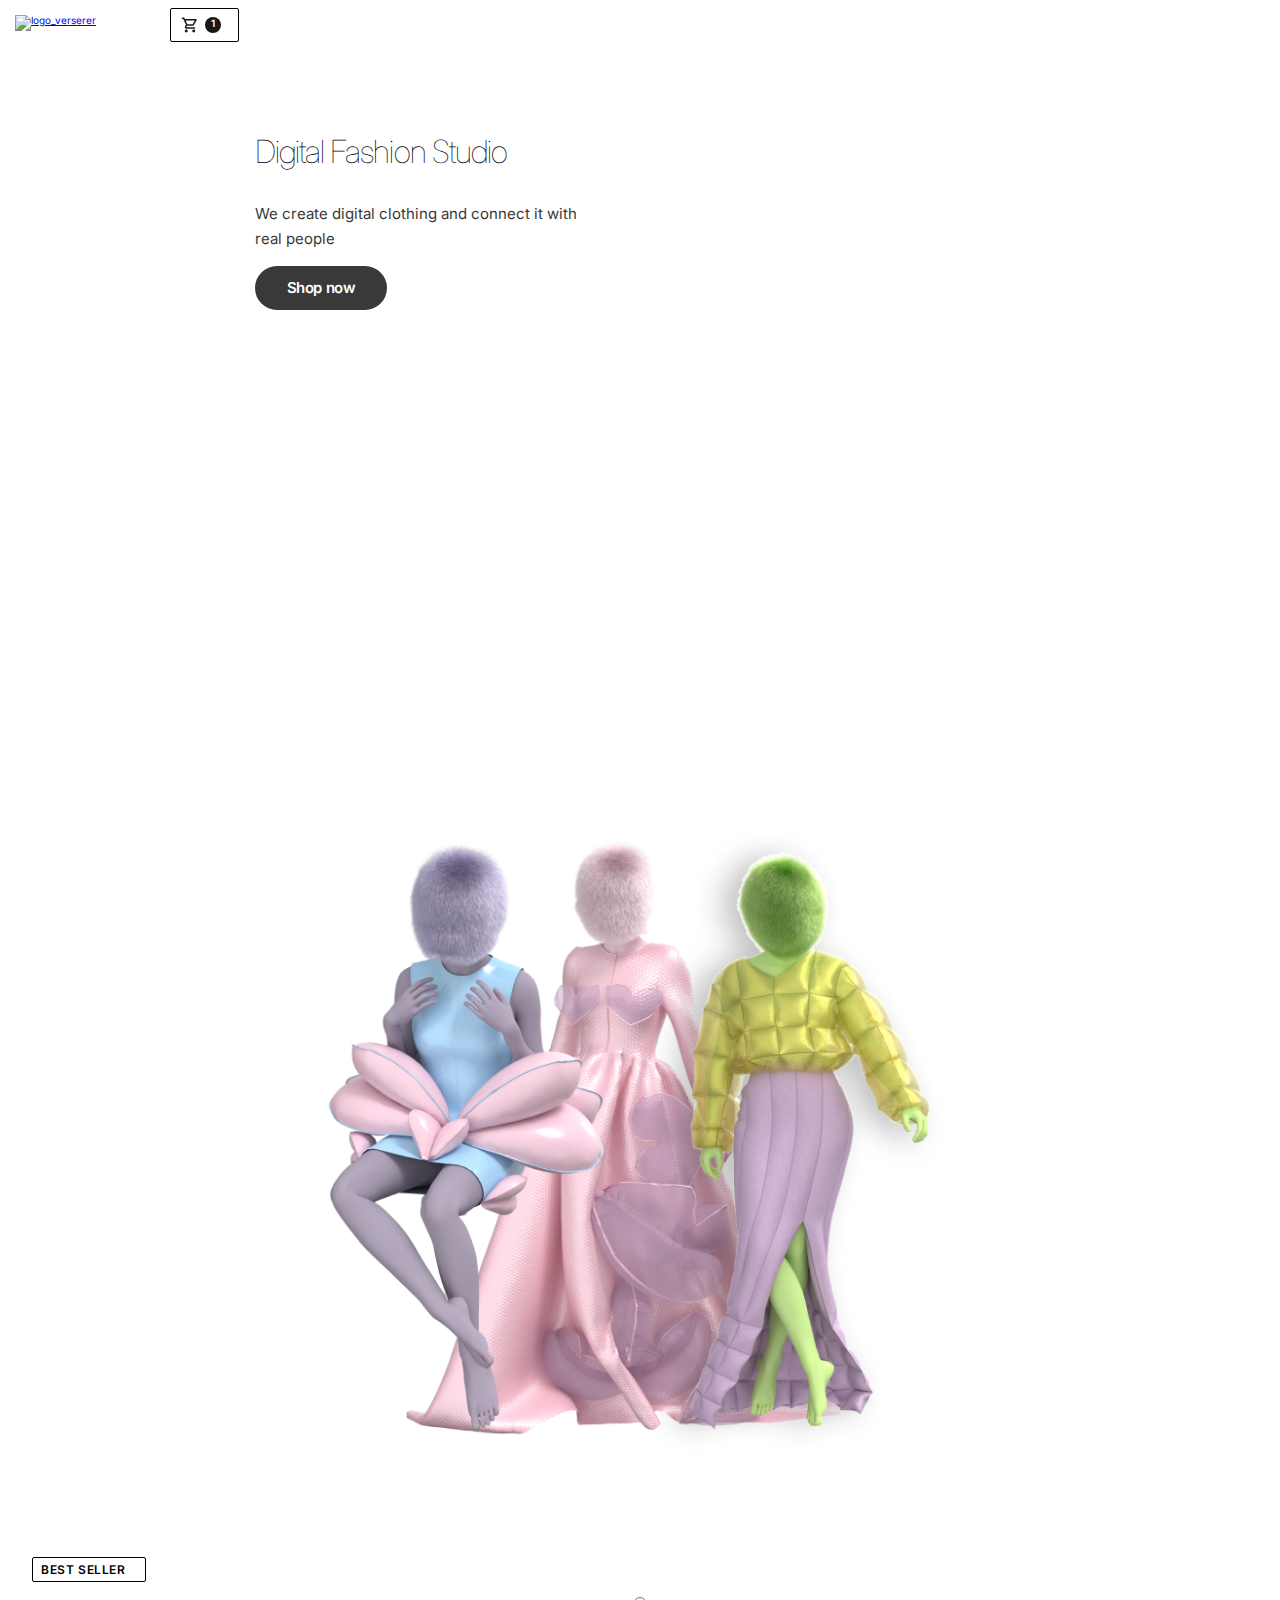
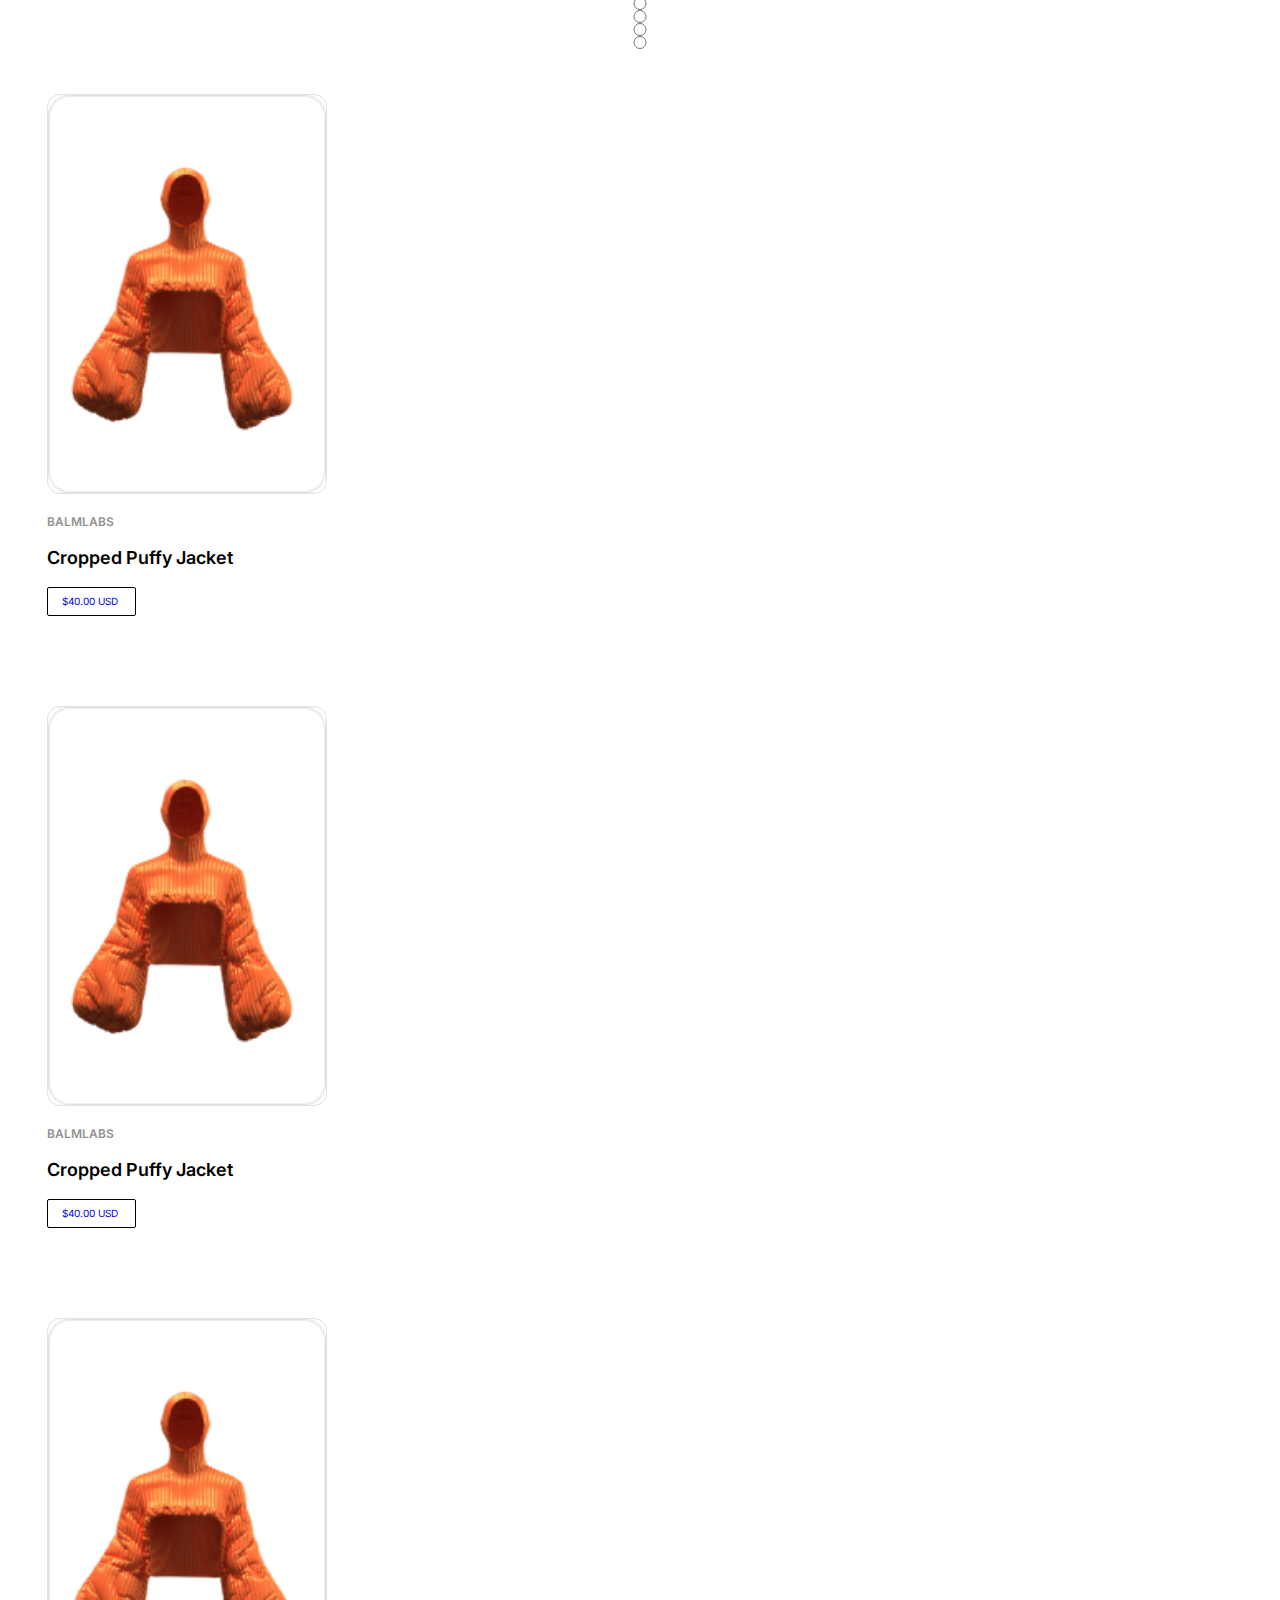
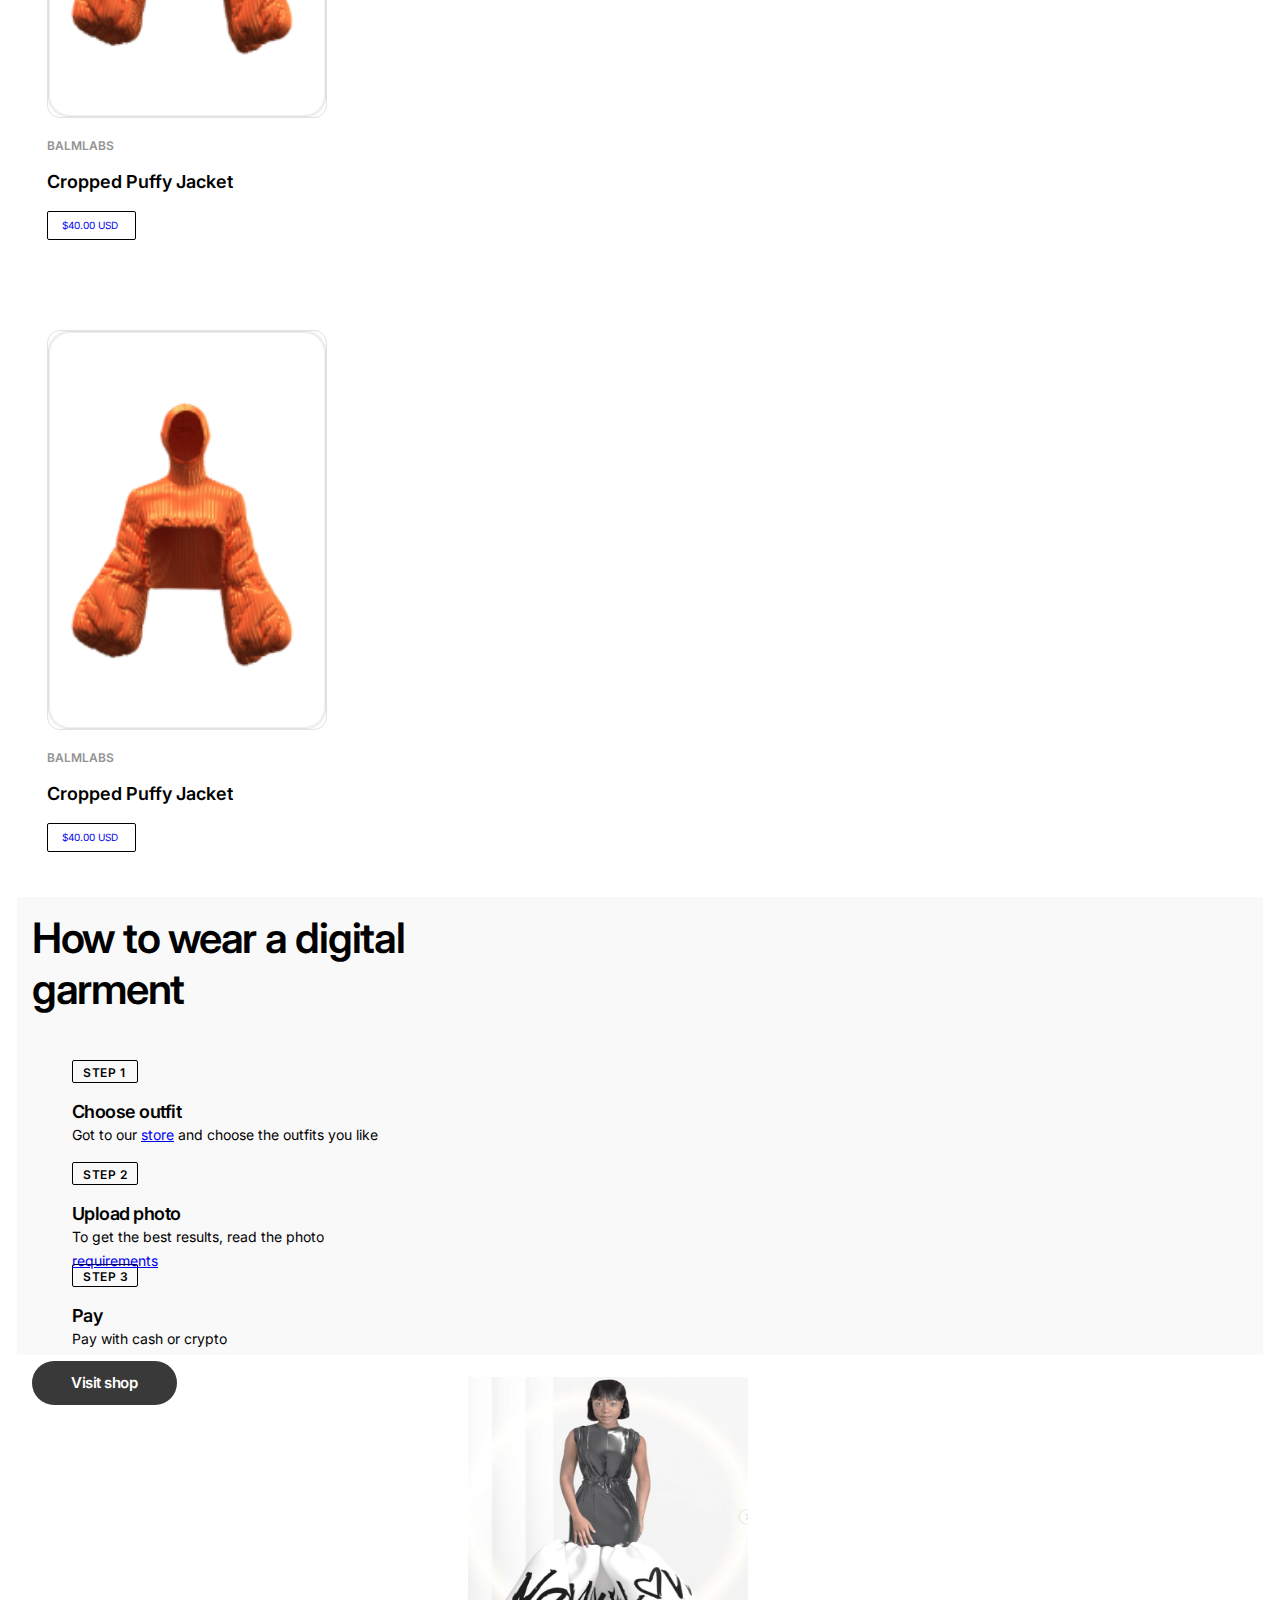
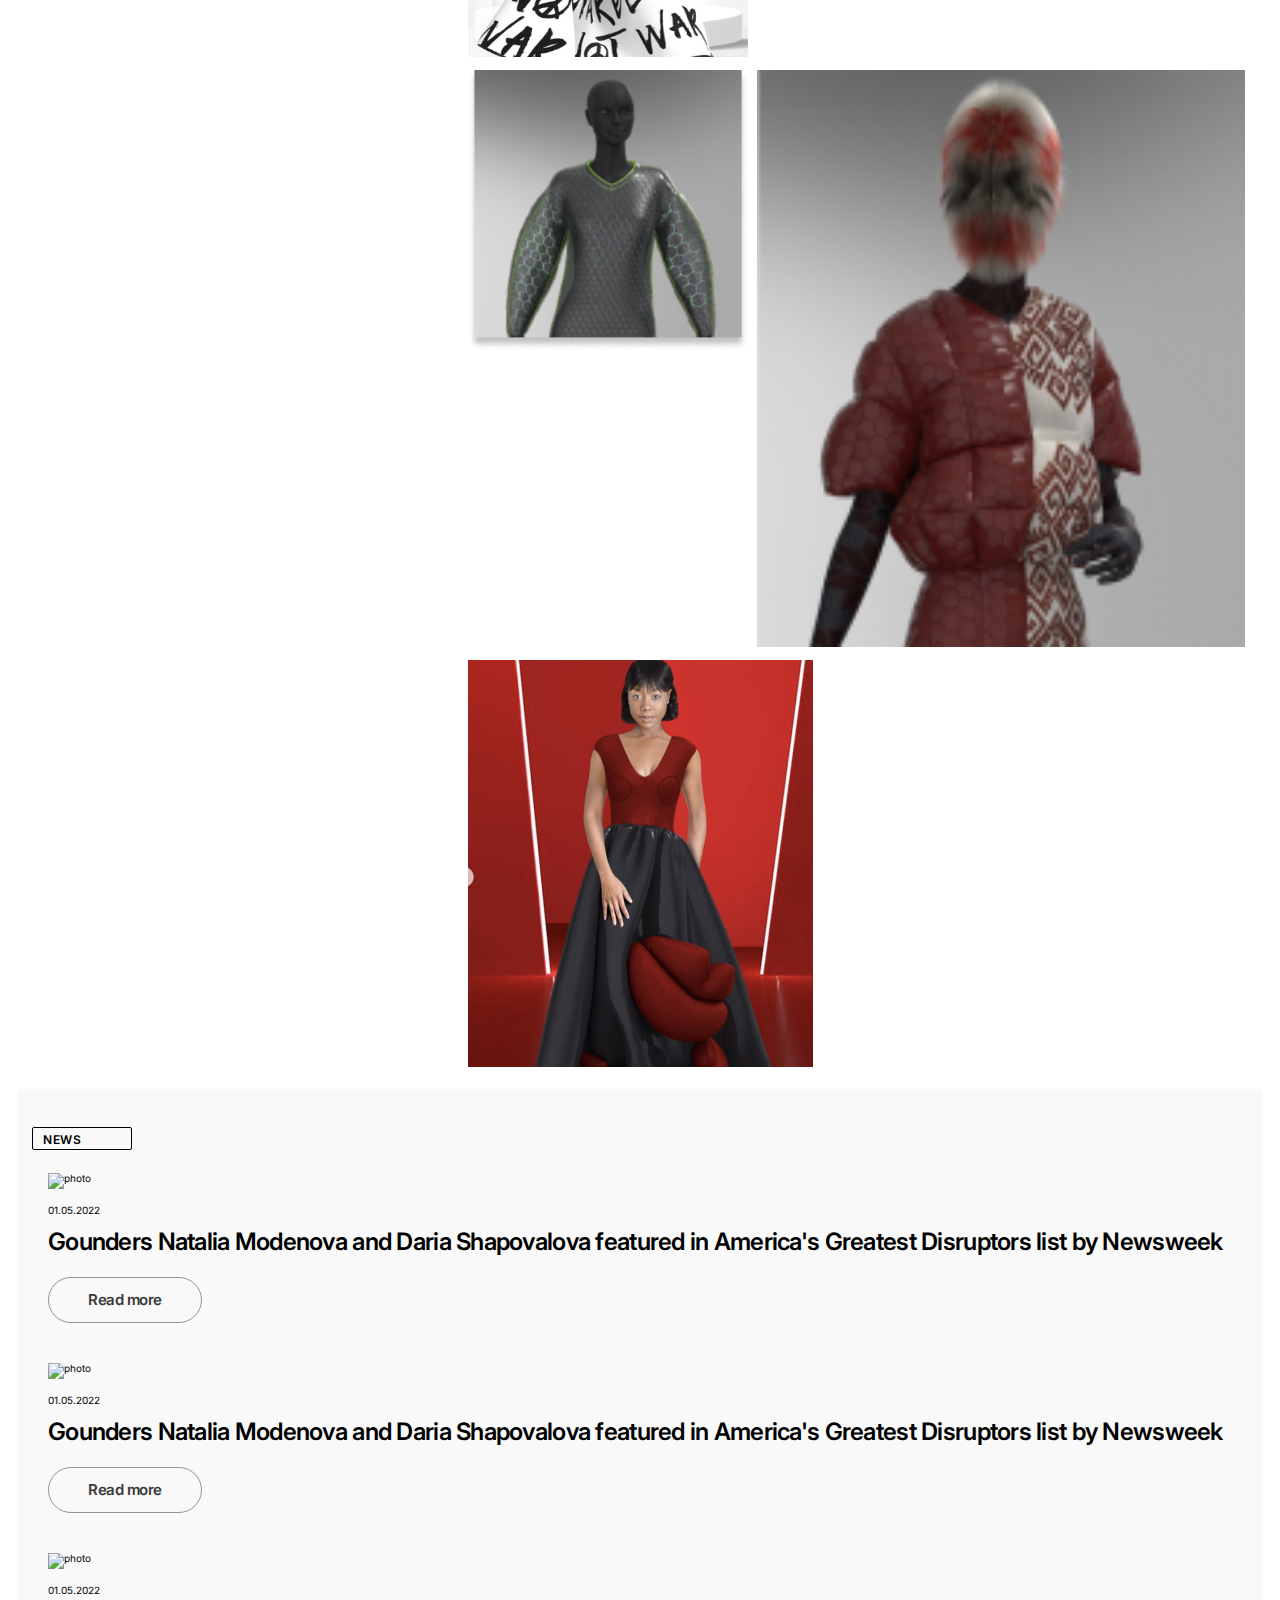
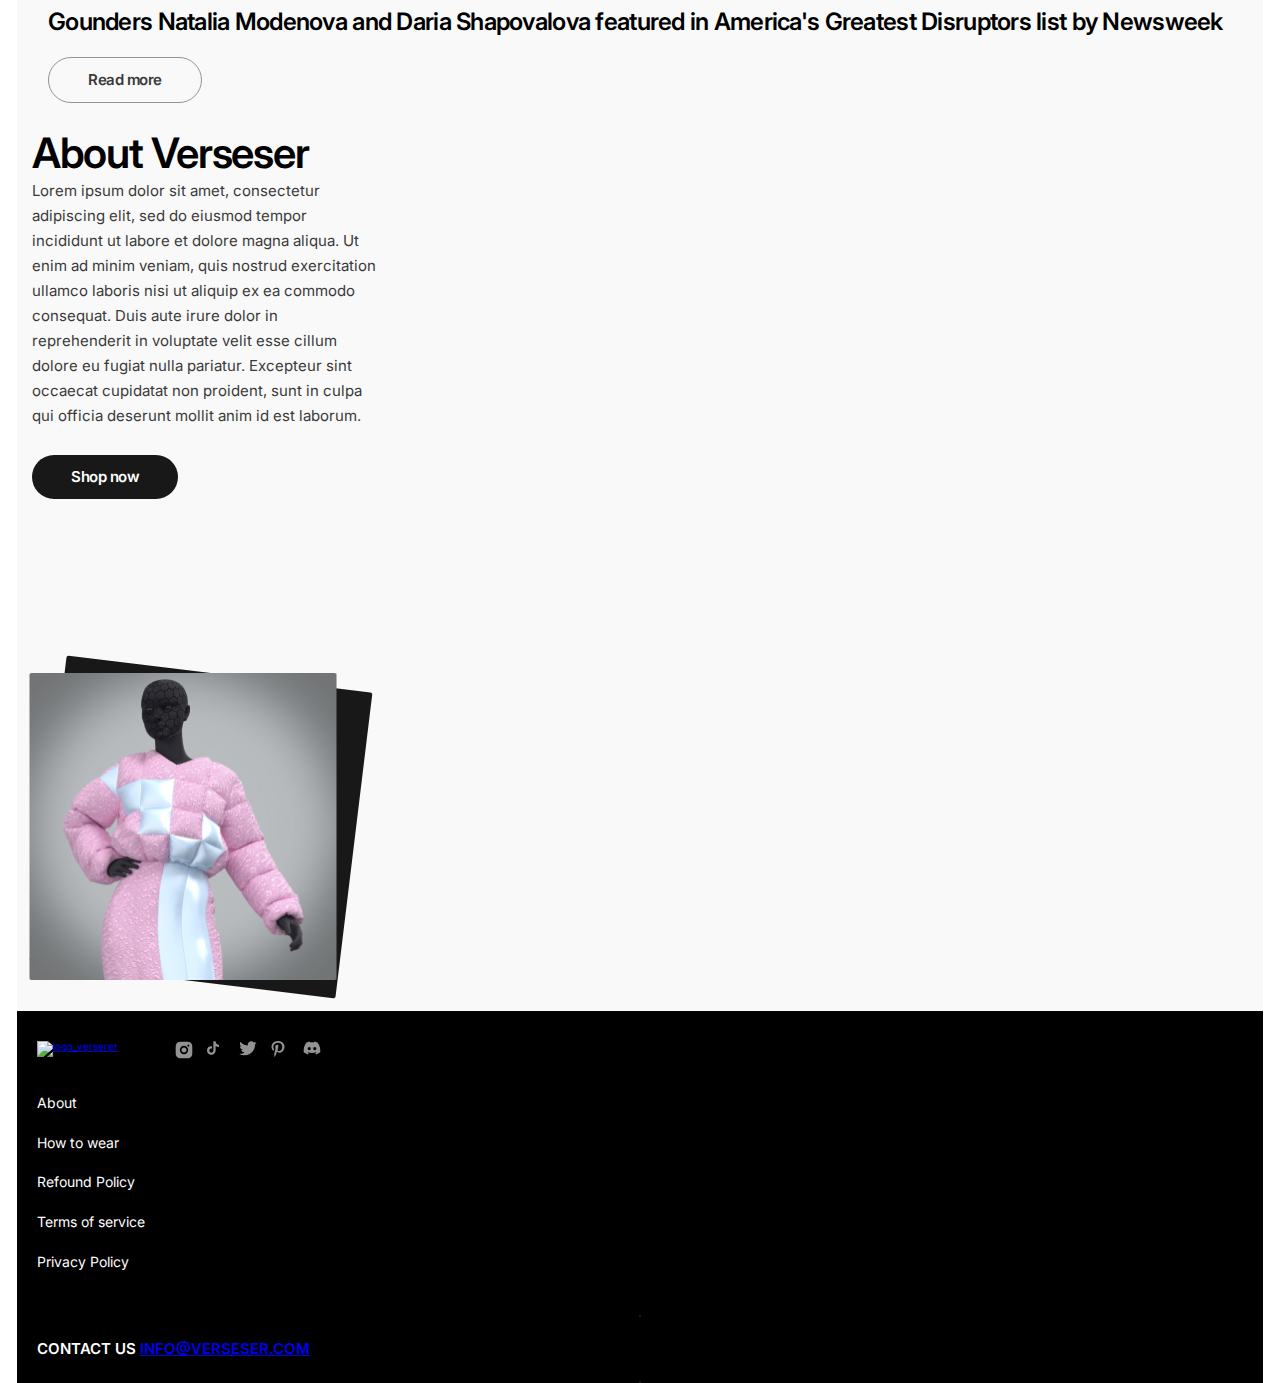
==== index.html @ e0b16819 "modified:   CSS/style.css 	new file:   img/Sec1.png 	new file:   img/Sec1big.png 	new file:   img/Se" ====
<!DOCTYPE html>
<html lang="en">
<head>
    <meta charset="UTF-8">
    <meta http-equiv="X-UA-Compatible" content="IE=edge">
    <meta name="viewport" content="width=device-width, initial-scale=1.0">
    <link rel="stylesheet" href="CSS/style.css">
    <link rel="stylesheet" href="CSS/normalize.css">
    <title>Pampam</title>
</head>
<body>
    <header>
            <a class="logo1" href="#"><img src="#" alt="logo_verserer"></a>
            <div class="footerbut">
                <button class="button1"> <svg width="16" height="16" viewBox="0 0 16 16" fill="none" xmlns="http://www.w3.org/2000/svg">
                    <path d="M5.25 15.5C4.8375 15.5 4.4845 15.3533 4.191 15.0597C3.897 14.7657 3.75 14.4125 3.75 14C3.75 13.5875 3.897 13.2343 4.191 12.9403C4.4845 12.6467 4.8375 12.5 5.25 12.5C5.6625 12.5 6.0155 12.6467 6.309 12.9403C6.603 13.2343 6.75 13.5875 6.75 14C6.75 14.4125 6.603 14.7657 6.309 15.0597C6.0155 15.3533 5.6625 15.5 5.25 15.5ZM12.75 15.5C12.3375 15.5 11.9845 15.3533 11.691 15.0597C11.397 14.7657 11.25 14.4125 11.25 14C11.25 13.5875 11.397 13.2343 11.691 12.9403C11.9845 12.6467 12.3375 12.5 12.75 12.5C13.1625 12.5 13.5157 12.6467 13.8097 12.9403C14.1033 13.2343 14.25 13.5875 14.25 14C14.25 14.4125 14.1033 14.7657 13.8097 15.0597C13.5157 15.3533 13.1625 15.5 12.75 15.5ZM4.6125 3.5L6.4125 7.25H11.6625L13.725 3.5H4.6125ZM5.25 11.75C4.6875 11.75 4.2625 11.503 3.975 11.009C3.6875 10.5155 3.675 10.025 3.9375 9.5375L4.95 7.7L2.25 2H1.48125C1.26875 2 1.09375 1.928 0.95625 1.784C0.81875 1.6405 0.75 1.4625 0.75 1.25C0.75 1.0375 0.822 0.85925 0.966 0.71525C1.1095 0.57175 1.2875 0.5 1.5 0.5H2.71875C2.85625 0.5 2.9875 0.5375 3.1125 0.6125C3.2375 0.6875 3.33125 0.79375 3.39375 0.93125L3.9 2H14.9625C15.3 2 15.5312 2.125 15.6562 2.375C15.7812 2.625 15.775 2.8875 15.6375 3.1625L12.975 7.9625C12.8375 8.2125 12.6563 8.40625 12.4313 8.54375C12.2063 8.68125 11.95 8.75 11.6625 8.75H6.075L5.25 10.25H13.5187C13.7312 10.25 13.9062 10.3217 14.0438 10.4653C14.1813 10.6093 14.25 10.7875 14.25 11C14.25 11.2125 14.178 11.3905 14.034 11.534C13.8905 11.678 13.7125 11.75 13.5 11.75H5.25ZM6.4125 7.25H11.6625H6.4125Z" fill="#181818"/>
                    </svg><span>1</span></button>
                <button class="button2"><svg width="18" height="12" viewBox="0 0 18 12" fill="none" xmlns="http://www.w3.org/2000/svg">
                    <path d="M18 12H6V10H18V12ZM18 7H0V5H18V7ZM18 2H6V0H18V2Z" fill="#393939"/>
                    </svg></button>
            </div>
    </header>
    <main>
        <section class="one wrapper">
            <div class="wrapper">
            <h1 class="arth1" > Digital Fashion Studio</h1>
            <p class="T_15"> We create digital clothing and connect it with real people</p>
            <a class="Shop_now" href="#">Shop now</a>
            <img class="small" src="./img/Sec1big.png" alt="photo">
            </div>
        </section>

        <section class="two wrapper">
            <h2 class="BestSeller"> Best seller</h2>
            
            <input type="radio" id="radioButton1" name="radio">
            <input type="radio" id="radioButton2" name="radio">
            <input type="radio" id="radioButton3" name="radio">
            <input type="radio" id="radioButton4" name="radio">

            <article>           
                <img class="artimg" src="./img/Sec2.png" alt="photo1">
                <p class="art" >BALMLABS</p>
                <h3 class="artP">Cropped Puffy Jacket</h3>
                <a class="plashka_Price" href="#">$40.00 USD</a>
            </article>
            <article>
                <img class="artimg" src="./img/Sec2.png" alt="photo2">
                <p class="art" >BALMLABS</p>
                <h3 class="artP" >Cropped Puffy Jacket</h3>
                <a class="plashka_Price" href="#">$40.00 USD</a>
            </article>
            <article>
                <img class="artimg" src="./img/Sec2.png" alt="photo3">
                <p class="art" >BALMLABS</p>
                <h3 class="artP" >Cropped Puffy Jacket</h3>
                <a class="plashka_Price" href="#">$40.00 USD</a>
            </article>
            <article>
                <img class="artimg" src="./img/Sec2.png" alt="photo4">
                <p class="art" >BALMLABS</p>
                <h3 class="artP">Cropped Puffy Jacket</h3>
                <a class="plashka_Price" href="#">$40.00 USD</a>
            </article>
            <a class="view_all" href="#">View all</a>
        </section>

        <section class="three wrapper">
            <h2 class="htwdg" >How to wear a digital garment  </h2>
            <ol>
                <li>
                <p class="steps"> Step 1</p>
                <h3 class="ulp1"> Choose outfit </h3>
                <p class="ulp2"> Got to our <a href="#">store</a> and choose the outfits you like</p>
                </li>
                
                <li>
                <p class="steps"> Step 2</p>
                <h3 class="ulp1">Upload photo </h3>
                <p class="ulp2"> To get the best results, read the photo <a href="#">requirements</a> </p>
                </li>

                <li>
                <p class="steps"> Step 3</p>
                <h3 class="ulp1"> Pay</h3>
                <p class="ulp2"> Pay with cash or crypto </p>
                </li>
            </ol>
            <a class="VisitShop1" href="#"> Visit shop </a>
        </section>

        <section class="four">
            <h2 class="hide">photo</h2>
            <div class="collage">
            <img class="photo2" src="./img/Rectangle 2.png" alt="photo">
            <div class="collagemini">
            <img class="photo3" src="/img/Rectangle 3.png" alt="photo">
            <img class="photo4" src="./img/Sec3.png" alt="photo">
            </div>
            <img class="photo5" src="./img/Rectangle 5.png" alt="photo">
            <a class="VerBut" href="#"><img src="#" alt="@Verseser"></a>
            </div>
        </section>

        <section class="five wrapper">
            <h2 class="plashka"> News </h2>
            <ul>
                <li>
                <img class="imginart" src="#" alt="photo">
                <p class="timeintart">01.05.2022</p>
                <p class="arth">Gounders Natalia Modenova and Daria Shapovalova featured in America's Greatest Disruptors list by Newsweek</p>
                <a class="readMore" href="./img/Sec4.1.png">Read more</a>
                </li>

                <li>
                <img class="imginart" src="#" alt="photo">
                <p class="timeintart">01.05.2022</p>
                <p class="arth">Gounders Natalia Modenova and Daria Shapovalova featured in America's Greatest Disruptors list by Newsweek</p>
                <a class="readMore" href="./img/Sec4.2.png">Read more</a>
                </li>

                <li>
                <img class="imginart" src="#" alt="photo">
                <p class="timeintart">01.05.2022</p>
                <p class="arth">Gounders Natalia Modenova and Daria Shapovalova featured in America's Greatest Disruptors list by Newsweek</p>
                <a class="readMore" href="./img/Sec4.3.png">Read more</a>
                </li>
            </ul>
        </section>

        <section class="six wrapper">
            <h3 class="about_v">About Verseser</h3>
            <p class="about_v_p">Lorem ipsum dolor sit amet, consectetur adipiscing elit, sed do eiusmod tempor incididunt ut labore et dolore magna aliqua. Ut enim ad minim veniam, quis nostrud exercitation ullamco laboris nisi ut aliquip ex ea commodo consequat. Duis aute irure dolor in reprehenderit in voluptate velit esse cillum dolore eu fugiat nulla pariatur. Excepteur sint occaecat cupidatat non proident, sunt in culpa qui officia deserunt mollit anim id est laborum.</p>
            <a class="ShopNow1" href="#"> Shop now </a>
            
            <div class="rectangle">
            <img class="photoup" src="./img/Rectangleup.png" alt="photo">
            </div>
        </section>
    </main>

    <footer class="wrapper">
        
        <div class="footerlogo">
            <a class="logo" href="#"> <img src="#" alt="logo_verserer"> </a>
            <a class="links" href="#"> <svg width="18" height="18" viewBox="0 0 18 18" fill="none" xmlns="http://www.w3.org/2000/svg">
                <path d="M9.00002 0.666504C11.2642 0.666504 11.5467 0.674837 12.435 0.716504C13.3225 0.758171 13.9267 0.897337 14.4584 1.104C15.0084 1.31567 15.4717 1.60234 15.935 2.06484C16.3588 2.48142 16.6866 2.98533 16.8959 3.5415C17.1017 4.07234 17.2417 4.67734 17.2834 5.56484C17.3225 6.45317 17.3334 6.73567 17.3334 8.99984C17.3334 11.264 17.325 11.5465 17.2834 12.4348C17.2417 13.3223 17.1017 13.9265 16.8959 14.4582C16.6873 15.0147 16.3593 15.5187 15.935 15.9348C15.5183 16.3584 15.0144 16.6863 14.4584 16.8957C13.9275 17.1015 13.3225 17.2415 12.435 17.2832C11.5467 17.3223 11.2642 17.3332 9.00002 17.3332C6.73585 17.3332 6.45335 17.3248 5.56502 17.2832C4.67752 17.2415 4.07335 17.1015 3.54169 16.8957C2.98529 16.6869 2.48129 16.359 2.06502 15.9348C1.64119 15.5183 1.3133 15.0144 1.10419 14.4582C0.89752 13.9273 0.758354 13.3223 0.716687 12.4348C0.67752 11.5465 0.666687 11.264 0.666687 8.99984C0.666687 6.73567 0.67502 6.45317 0.716687 5.56484C0.758354 4.6765 0.89752 4.07317 1.10419 3.5415C1.31272 2.98499 1.64069 2.48094 2.06502 2.06484C2.48141 1.64086 2.98538 1.31295 3.54169 1.104C4.07335 0.897337 4.67669 0.758171 5.56502 0.716504C6.45335 0.677337 6.73585 0.666504 9.00002 0.666504ZM9.00002 4.83317C7.89495 4.83317 6.83514 5.27216 6.05374 6.05356C5.27234 6.83496 4.83335 7.89477 4.83335 8.99984C4.83335 10.1049 5.27234 11.1647 6.05374 11.9461C6.83514 12.7275 7.89495 13.1665 9.00002 13.1665C10.1051 13.1665 11.1649 12.7275 11.9463 11.9461C12.7277 11.1647 13.1667 10.1049 13.1667 8.99984C13.1667 7.89477 12.7277 6.83496 11.9463 6.05356C11.1649 5.27216 10.1051 4.83317 9.00002 4.83317V4.83317ZM14.4167 4.62484C14.4167 4.34857 14.3069 4.08362 14.1116 3.88827C13.9162 3.69292 13.6513 3.58317 13.375 3.58317C13.0988 3.58317 12.8338 3.69292 12.6385 3.88827C12.4431 4.08362 12.3334 4.34857 12.3334 4.62484C12.3334 4.9011 12.4431 5.16606 12.6385 5.36141C12.8338 5.55676 13.0988 5.6665 13.375 5.6665C13.6513 5.6665 13.9162 5.55676 14.1116 5.36141C14.3069 5.16606 14.4167 4.9011 14.4167 4.62484ZM9.00002 6.49984C9.66306 6.49984 10.2989 6.76323 10.7678 7.23207C11.2366 7.70091 11.5 8.3368 11.5 8.99984C11.5 9.66288 11.2366 10.2988 10.7678 10.7676C10.2989 11.2364 9.66306 11.4998 9.00002 11.4998C8.33698 11.4998 7.70109 11.2364 7.23225 10.7676C6.76341 10.2988 6.50002 9.66288 6.50002 8.99984C6.50002 8.3368 6.76341 7.70091 7.23225 7.23207C7.70109 6.76323 8.33698 6.49984 9.00002 6.49984V6.49984Z" fill="#939393"/>
                </svg></a>
            <a class="links" href="#"> <svg width="12" height="14" viewBox="0 0 12 14" fill="none" xmlns="http://www.w3.org/2000/svg">
                <path d="M12 6.03369V3.66702C10.8917 3.66702 10.0458 3.37119 9.5 2.79619C8.93979 2.13996 8.62594 1.30892 8.6125 0.446192V0.275358L6.375 0.221191C6.375 0.221191 6.375 0.317025 6.375 0.446192V9.83369C6.29825 10.2531 6.09466 10.6388 5.79173 10.9389C5.48879 11.2389 5.1011 11.4388 4.68098 11.5115C4.26086 11.5842 3.82854 11.5262 3.4424 11.3455C3.05625 11.1647 2.73487 10.8698 2.52163 10.5006C2.3084 10.1314 2.21358 9.70562 2.24997 9.28081C2.28637 8.856 2.45223 8.45258 2.72517 8.12503C2.9981 7.79747 3.36497 7.56154 3.77624 7.44909C4.1875 7.33663 4.62337 7.35308 5.025 7.49619V5.20452C4.79083 5.16615 4.55396 5.14665 4.31667 5.14619C3.46291 5.14619 2.62833 5.39936 1.91846 5.87368C1.20858 6.348 0.655307 7.02217 0.328589 7.81094C0.00187027 8.59971 -0.083614 9.46765 0.0829455 10.305C0.249505 11.1423 0.660628 11.9115 1.26432 12.5152C1.86802 13.1189 2.63718 13.53 3.47453 13.6966C4.31188 13.8631 5.17982 13.7777 5.96859 13.4509C6.75735 13.1242 7.43153 12.5709 7.90585 11.8611C8.38017 11.1512 8.63334 10.3166 8.63334 9.46286C8.63287 9.28596 8.62174 9.10925 8.6 8.93369V5.12119C9.61743 5.75658 10.8012 6.07428 12 6.03369Z" fill="#939393"/>
                </svg></a>
            <a class="links" href="#"> <svg width="18" height="15" viewBox="0 0 18 15" fill="none" xmlns="http://www.w3.org/2000/svg">
                <path d="M17.75 2.00005L15.875 2.31255L17.125 0.750052L14.9375 1.37505C12.125 -1.74995 7.75 1.68755 9 4.50005C4 4.50005 1.5 0.750052 1.5 0.750052C1.5 0.750052 -0.375 3.56255 2.75 5.75005L0.875 5.12505C0.875 7.00005 2.125 8.25005 4.3125 8.87505H2.125C3.375 11.3751 5.5625 11.3751 5.5625 11.3751C5.5625 11.3751 3.6875 12.9376 0.25 12.9376C10.5625 17.9376 16.8125 8.56255 15.875 3.56255L17.75 2.00005Z" fill="#939393"/>
                </svg></a>
            <a class="links" href="#"> <svg width="14" height="16" viewBox="0 0 14 16" fill="none" xmlns="http://www.w3.org/2000/svg">
                <path d="M7.2 0C2.8 0 0.5 2.8 0.5 5.9C0.5 7.4 1.3 8.9 2.6 9.7C3 9.9 2.9 9.7 3.2 8.5C3.2 8.4 3.2 8.3 3.1 8.2C1.3 6 2.8 1.7 7 1.7C13.1 1.7 11.9 10.1 8.1 10.1C7.3 10.2 6.6 9.6 6.6 8.8V8.4C7 7.3 7.3 6.3 7.4 5.2C7.4 3.1 4.3 3.4 4.3 6.2C4.3 6.7 4.4 7.2 4.6 7.6C4.6 7.6 3.6 11.7 3.4 12.4C3.2 13.6 3.3 14.8 3.5 15.9C3.4 16 3.5 16 3.5 16H3.6C4.3 15 4.9 14 5.3 12.9C5.4 12.4 5.9 10.6 5.9 10.6C6.4 11.3 7.3 11.7 8.2 11.7C11.3 11.7 13.5 9 13.5 5.7C13.5 2.4 10.7 0 7.2 0Z" fill="#939393"/>
                </svg></a>
            <a class="links" href="#"> <svg width="18" height="14" viewBox="0 0 18 14" fill="none" xmlns="http://www.w3.org/2000/svg">
                <path d="M11.35 0.549805C11.1845 0.846211 11.037 1.15232 10.9083 1.46647C9.64396 1.26651 8.35602 1.26651 7.09166 1.46647C6.96298 1.15232 6.81549 0.846211 6.64999 0.549805C5.45898 0.753305 4.30116 1.11775 3.20833 1.63314C1.25411 4.45338 0.367856 7.87727 0.708325 11.2915C1.98186 12.2489 3.41121 12.979 4.93333 13.4498C5.27992 12.992 5.58924 12.5071 5.85833 11.9998C5.36172 11.8167 4.88441 11.585 4.43333 11.3081C4.55704 11.2258 4.67407 11.1339 4.78333 11.0331C6.09871 11.6667 7.53997 11.9958 8.99999 11.9958C10.46 11.9958 11.9013 11.6667 13.2167 11.0331C13.3333 11.1331 13.45 11.2248 13.5667 11.3081C13.1131 11.5828 12.6363 11.8171 12.1417 12.0081C12.3996 12.5269 12.7006 13.0231 13.0417 13.4915C14.5619 13.0223 15.9888 12.292 17.2583 11.3331C17.607 7.91831 16.72 4.49162 14.7583 1.6748C13.6778 1.14875 12.5314 0.770363 11.35 0.549805V0.549805ZM6.23333 9.34147C5.81631 9.31153 5.42711 9.12121 5.14743 8.81045C4.86774 8.49969 4.71932 8.09266 4.73333 7.6748C4.71721 7.2564 4.8649 6.84821 5.145 6.53698C5.42511 6.22575 5.81554 6.03603 6.23333 6.00814C6.65111 6.03603 7.04154 6.22575 7.32165 6.53698C7.60175 6.84821 7.74944 7.2564 7.73333 7.6748C7.74944 8.09321 7.60175 8.5014 7.32165 8.81263C7.04154 9.12386 6.65111 9.31358 6.23333 9.34147V9.34147ZM11.7667 9.34147C11.3496 9.31153 10.9604 9.12121 10.6808 8.81045C10.4011 8.49969 10.2527 8.09266 10.2667 7.6748C10.2505 7.2564 10.3982 6.84821 10.6783 6.53698C10.9584 6.22575 11.3489 6.03603 11.7667 6.00814C12.1852 6.03395 12.5769 6.22306 12.8574 6.53476C13.138 6.84646 13.2849 7.25585 13.2667 7.6748C13.2849 8.09376 13.138 8.50314 12.8574 8.81485C12.5769 9.12655 12.1852 9.31566 11.7667 9.34147V9.34147Z" fill="#939393"/>
                </svg></a>
        </div>
        

        <ul>
            <li>
            <a class="foot" href="#">About</a>
            </li>
            <li>
            <a class="foot" href="#">How to wear</a>
            </li>
            <li>
            <a class="foot" href="#">Refound Policy</a>
            </li>
            <li>
            <a class="foot" href="#">Terms of service</a>
            </li>
            <li>
            <a class="foot" href="#">Privacy Policy</a>
            </li>
        </ul>
        <hr class="hr1">
        <p class="ConUs">CONTACT US <a href="#">info@verseser.com</a> </p>
        <hr class="hr2">
        <p class="ending" >Verserer Ⓒ 2022 All rights reserved.</p>
    </footer>
</body>
</html>
---- CSS/style.css ----
@import url("https://fonts.googleapis.com/css2?family=Inter&display=swap");

ul,
li,
p {
  margin: 0;
  padding: 0;
  border: 0;
  font-size: 100%;
  font: inherit;
  vertical-align: baseline;
}

/* -------------------------------------------------------------------- */
:root {
  --custom-property: #ffffff;
  font-size: 62.5%;
  
}
ol,
ul {
  list-style: none;
}
html {
  font-family: "Inter", sans-serif;
  font-style: normal;
  line-height: 3rem;
  background-color: var(--custom-property);
  text-align: left;
}
footer {
  background-color: black;
  color: white;
}
.two {
}
.three {
  background-color: #f9f9f9;
  height: 45.8rem;
  margin-top: 0rem;
}
.four {
}

.button1 {
  margin-left: 0rem;
  margin-top: 0.8rem;

  background-color: var(--custom-property);
  border: 0.1rem solid #f5f5f5;
  box-sizing: border-box;

  /* Auto layout */

  display: flex;
  flex-direction: row;
  align-items: center;
  padding: 0.4rem 1rem;
  gap: 0.8rem;

  width: 6.9rem;
  height: 3.4rem;

  border: 0.1rem solid #000000;
  border-radius: 0.2rem;
  white-space: nowrap;
  text-decoration: none;
}
.button2 {
  margin: 1.5rem;
  margin-right: 1.5rem;
  margin-left: 0rem;
  width: 2.4rem;
  height: 2.4rem;

  background-color: var(--custom-property);
  border: 0.1rem solid #f5f5f5;
}

span {
  /* text */
  flex: none;
  background: #181818;
  border-radius: 9rem;
  width: 1.6rem;
  height: 1.6rem;

  font-weight: 600;
  font-size: 1rem;
  line-height: 1.2rem;
  letter-spacing: 0.05em;
  text-transform: uppercase;

  color: #ffffff;
}

h1 {
  font-weight: 600;
  font-size: 3.2rem;
  line-height: 3.9rem;
  /* identical to box height */
  letter-spacing: -0.03em;

  color: #000000;
}
.T_15 {
  margin: 1.5rem 0;
  width: 34.2rem;
  height: 5rem;

  font-weight: 400;
  font-size: 1.5rem;
  line-height: 2.5rem;

  color: #393939;
}
.VerButsr{
 
  box-sizing: border-box;
  display: flex;
  flex-direction: row;
  justify-content: center;
  align-items: center;
  padding: 1.3rem 3.9rem;
  gap: 0.8rem;

  width: min-content;

  margin: 0 0;
  margin-top: 2.6rem;
  margin-bottom: 1.8rem;
  margin-left: auto;
  /* secondary */
  background: #393939;
  border-radius: 8.2rem;

  /* text */

  font-weight: 600;
  font-size: 1.5rem;
  line-height: 1.8rem;
  letter-spacing: -0.03em;

  /* white */
  color: var(--custom-property);

  /* Inside auto layout */
  flex: none;
  order: 0;
  flex-grow: 0;
  white-space: nowrap;
  text-decoration: none;
  display: none;
}
.VerBut {
  box-sizing: border-box;
  display: flex;
  flex-direction: row;
  justify-content: center;
  align-items: center;
  padding: 1.3rem 3.9rem;
  gap: 0.8rem;

  width: 34.9rem;
  height: 4.4rem;

  margin: 0 auto;
  margin-top: 3rem;
  margin-bottom: 1.8rem;
  /* secondary */
  background: #393939;
  border-radius: 8.2rem;

  /* text */

  font-weight: 600;
  font-size: 1.5rem;
  line-height: 1.8rem;
  letter-spacing: -0.03em;

  /* white */
  color: var(--custom-property);

  /* Inside auto layout */
  flex: none;
  order: 0;
  flex-grow: 0;
  white-space: nowrap;
  text-decoration: none;
}
.Shop_now {
  margin: 0;
  margin-bottom: 48.5rem;
  width: 14.8rem;
  height: 4.4rem;

  display: flex;
  flex-direction: row;
  justify-content: center;
  align-items: center;
  padding: 1.3rem 3.9rem;
  gap: 0.8rem;

  /* secondary */
  background: #393939;
  border-radius: 8.2rem;

  /* text */

  width: 5.4rem;
  height: 1.8rem;
  font-weight: 600;
  font-size: 1.5rem;
  line-height: 1.8rem;
  letter-spacing: -0.03em;

  /* white */
  color: var(--custom-property);

  /* Inside auto layout */
  flex: none;
  order: 0;
  flex-grow: 0;
  white-space: nowrap;
  text-decoration: none;
}
.small{
  width: 375px;
  height: 440px;
}
.art {
  font-weight: 600;
  font-size: 1.2rem;
  line-height: 1.5rem;
  text-transform: uppercase;
  color: #939393;
}

.artP {
  font-weight: 600;
  font-size: 1.4rem;
  line-height: 1.7rem;
  color: #000000;
  margin-left: 0rem;
  margin-bottom: 1.8rem;
  white-space: nowrap;
}

.plashka_Price {
  box-sizing: border-box;

/* Auto layout */

  display: flex;
  flex-direction: row;
  align-items: flex-start;
  padding: 0.8rem 1.4rem;
  gap: 0.8rem;
  border: 0.1rem solid #000000;
  border-radius: 0.2rem;
  width: 8.9rem;
  white-space: nowrap;
  text-decoration: none;
}
.art {
  margin-top: 1.7rem;
  margin-left: 0rem;
  margin-bottom: 0.1rem;
}

.view_all {
  box-sizing: border-box;
  display: flex;
  flex-direction: row;
  justify-content: center;
  align-items: center;
  padding: 1.3rem 3.9rem;
  gap: 0.8rem;

  width: 34.9rem;
  height: 4.4rem;

  margin: 0 auto;
  margin-top: 3rem;
  margin-bottom: 2.9rem;
  /* secondary */
  background: #393939;
  border-radius: 8.2rem;

  /* text */

  font-weight: 600;
  font-size: 1.5rem;
  line-height: 1.8rem;
  letter-spacing: -0.03em;

  /* white */
  color: var(--custom-property);

  /* Inside auto layout */
  flex: none;
  order: 0;
  flex-grow: 0;
  white-space: nowrap;
  text-decoration: none;
}
.UlSteps {
  margin-right: 1.5rem;
  width: 34.5rem;
  height: 295px;
  justify-content: center;
}
.VisitShop {
  margin: 0 auto;
  margin-top: 3.4rem;
  box-sizing: border-box;
  display: flex;
  flex-direction: row;
  justify-content: center;
  align-items: center;
  padding: 1.3rem 3.9rem;
  gap: 0.8rem;

  width: 34.5rem;
  height: 4.4rem;

  background: #393939;
  border-radius: 8.2rem;

  /* text */

  font-weight: 600;
  font-size: 1.5rem;
  line-height: 1.8rem;
  letter-spacing: -0.03em;

  /* white */
  color: var(--custom-property);

  /* Inside auto layout */
  flex: none;
  order: 0;
  flex-grow: 0;
  white-space: nowrap;
  text-decoration: none;
}
.VisitShop1{
  
  margin: 0 auto;
  margin-top: 3.4rem;
  box-sizing: border-box;
  display: flex;
  flex-direction: row;
  justify-content: center;
  align-items: center;
  padding: 1.3rem 3.9rem;
  gap: 0.8rem;

  width: 34.5rem;
  height: 4.4rem;

  background: #393939;
  border-radius: 8.2rem;

  /* text */

  font-weight: 600;
  font-size: 1.5rem;
  line-height: 1.8rem;
  letter-spacing: -0.03em;

  /* white */
  color: var(--custom-property);

  /* Inside auto layout */
  flex: none;
  order: 0;
  flex-grow: 0;
  white-space: nowrap;
  text-decoration: none;
  display: none;
}
.htwdg {
  margin-top: 0rem;
 
  margin-bottom: 0.4rem;
  width: 25.4rem;
  height: 6.2rem;

  font-weight: 600;
  font-size: 2.6rem;
  line-height: 3.1rem;
  letter-spacing: -0.03em;
  color: #000000;
}

.photo2 {
  width: 34.5rem;
  height: 40.7rem;
 
}
.photo3 {
  width: 16.8rem;
  height: 16.8rem;

  
}
.photo4 {
  width: 16.8rem;
  height: 16.8rem;
  
}
.photo5 {
  width: 34.5rem;
  height: 40.7rem;
  
}
.ulp1 {
  
  margin-bottom: 0rem;
  width: 11.2rem;
  height: 2.2rem;
  white-space: nowrap;

  font-weight: 600;
  font-size: 1.8rem;
  line-height: 2.2rem;
  /* identical to box height */
  letter-spacing: -0.03em;
  color: #000000;

  /* Inside auto layout */
  flex: none;
  order: 0;
  flex-grow: 0;
}

.h2vithradio {
  display: flex;
  justify-content: space-between;
  max-width: 1170px;
  margin-left: auto;
  margin-right: auto;
  padding-left: 0rem;
  padding-right: 16px;

}
.label {
  display: flex;
  justify-content: center;
  
  margin-top: 2.3rem;
  gap: 1.6rem;
}
.sr-only {
  position: absolute;
  width: 1px;
  height: 1px;
  margin: -1px;
  border: 0;
  padding: 0;
  white-space: nowrap;
  clip-path: inset(100%);
  clip: rect(0 0 0 0);
  overflow: hidden;
}
.fon{
    overflow-x: hidden;
    position: absolute;
    left: -40.957rem;
    top: 8.5rem;
    width: 130.7rem;
    height: 69.89rem;
    opacity: 13%;
    transform: rotate(16.07deg);
    
    

}
.fon_photo1{
    position: absolute;
    width: 22.2rem;
    height: 39.6rem;
    left: -3.4rem;
    top: 27.3rem;
    overflow-x: hidden;

}
.fon_photo2{
    overflow-x: hidden;
    position: absolute;
    width: 20.7rem;
    height: 42.4rem;
    left: 17.5rem;
    top: 27.3rem;

    filter: drop-shadow(-1.5rem 0.4rem 3.6rem rgba(0, 0, 0, 0.25));
}
.fon_photo3{
    position: absolute;
    width: 26.8rem;
    height: 47.6rem;
    left: 5.4rem;
    top: 27.3rem;

}
.artimg{
    box-sizing: border-box;
    border: 1px solid #E2E2E2;
    border-radius: 13px;
    width: 16.8em;
    height: 24em;
}
.BALMLABS {
   display: flex; 
  overflow-x: hidden;
  margin-left: 1.5rem;
  margin-top: 2.8rem;
  justify-content: center;
}
article {
  margin: 4.5rem 1.5rem;
  
}
.BestSeller {
  margin: 1.5rem;
  margin-right: 0rem;
  margin-left: 0rem;
  box-sizing: border-box;

  /* Auto layout */

  padding: 0.4rem 0.8rem;
  gap: 0.8rem;

  width: 11.4rem;
  height: 2.5rem;

  border: 0.1rem solid #000000;
  border-radius: 0.2rem;
  white-space: nowrap;
  text-decoration: none;

  font-weight: 600;
  font-size: 1.2rem;
  line-height: 1.5rem;
  /* identical to box height */

  letter-spacing: 0.05em;
  text-transform: uppercase;

  color: #000000;

  /* Inside auto layout */

  flex: none;
  order: 0;
  flex-grow: 0;
}

.plashka {
  box-sizing: border-box;
  margin-bottom: 0.7rem;
  
  margin-top: 3.8rem;
  width: 5.8rem;
  height: 2.3rem;

  /* Auto layout */

  display: flex;
  flex-direction: row;
  align-items: flex-start;
  padding: 0.4rem 1rem;
  gap: 0.8rem;

  width: 10rem;
  height: 2.3rem;

  border: 0.1rem solid #000000;
  border-radius: 0.2rem;
  white-space: nowrap;
  text-decoration: none;

  font-weight: 600;
  font-size: 1.2rem;
  line-height: 1.5rem;
  /* identical to box height */

  letter-spacing: 0.05em;
  text-transform: uppercase;

  color: #000000;

  /* Inside auto layout */

  flex: none;
  order: 0;
  flex-grow: 0;
}

.artone {
  background-color: white;
  margin: 0 auto;
  margin-top: 1.4rem;
  width: 34.5rem;
  height: 45rem;
}
.imginart {
  margin: 1.6rem;

  width: 31.3rem;
  height: 20.9rem;
}
.timeintart {
  margin-bottom: 0.7rem;
  margin-left: 1.6rem;
  width: 7.1rem;
  height: 1.5rem;

  white-space: nowrap;
}
.arttwo {
  background-color: white;
  margin: 0 auto;
  margin-top: 1.4rem;
  width: 34.5rem;
  height: 45rem;
}
.artthree {
  background-color: white;
  margin: 0 auto;
  margin-top: 1.4rem;
  width: 34.5rem;
  height: 45rem;
}

.steps {
  
  margin-top: 2.1rem;
  margin-bottom: 0.8rem;
  box-sizing: border-box;

  /* Auto layout */

  display: flex;
  flex-direction: row;
  align-items: flex-start;
  padding: 0.4rem 1rem;
  gap: 0.8rem;

  width: 6.6rem;
  height: 2.3rem;

  border: 0.1rem solid #000000;
  border-radius: 0.2rem;
  white-space: nowrap;
  text-decoration: none;

  font-weight: 600;
  font-size: 1.2rem;
  line-height: 1.5rem;
  /* identical to box height */

  letter-spacing: 0.05em;
  text-transform: uppercase;

  color: #000000;

  /* Inside auto layout */

  flex: none;
  order: 0;
  flex-grow: 0;
}

.ulp2 {
  /* Got to our store and choose the outfits you like */
  
  margin-bottom: 0rem;
  width: 32rem;
  height: 2.4rem;

  font-weight: 400;
  font-size: 1.4rem;
  line-height: 169.02%;
  /* Inside auto layout */
  flex: none;
  order: 1;
  flex-grow: 0;
 
}
.ula {
  /* Got to our store and choose the outfits you like */
  font-weight: 400;
  font-size: 1.4rem;
  line-height: 169.02%;
  /* identical to box height, or 24rem */

  /* secondary */
  color: #393939;

  /* Inside auto layout */
  flex: none;
  order: 1;
  flex-grow: 0;
}
.arth {
  /* Gounders Natalia Modenova and Daria Shapovalova featured in America's Greatest Disruptors list by Newsweek */

  margin-left: 1.6rem;
  margin-right: 1.6rem;
  margin-top: 0rem;
  margin-bottom: 2.1rem;
  width: 31.3rem;
  height: 9.6rem;

  font-weight: 60;
  font-size: 2rem;
  line-height: 2.4rem;
  letter-spacing: -0.03em;

  color: #000000;
}
.arth1 {
  margin: 1.5rem;
  margin-left: 0rem;
  width: max-content;
  height: 3.9rem;

  font-weight: 60;
  font-size: 3.2rem;
  line-height: 3.9rem;
  /* identical to box height */

  letter-spacing: -0.03em;

  color: #000000;
}

time {
  /* 01.05.2022 */
  width: 7.1rem;
  height: 1.5rem;

  font-weight: 600;
  font-size: 1.2rem;
  line-height: 1.5rem;
  /* identical to box height */
  letter-spacing: 0.05em;
  text-transform: uppercase;

  color: #000000;
}

.readMore {
  /* btn */
  box-sizing: border-box;
  /* Auto layout */
  display: flex;
  flex-direction: row;
  justify-content: center;
  align-items: center;
  padding: 1.3rem 3.9rem;
  gap: 0.8rem;

  margin-left: 1.6rem;
  margin-right: 1.6rem;
  margin-top: 0rem;
  margin-bottom: 2.4rem;
  width: 31.3rem;
  height: 4.6rem;

  /* tertiary */
  border: 0.1rem solid #939393;
  border-radius: 82rem;

  /* Read more */

  font-weight: 600;
  font-size: 1.5rem;
  line-height: 1.8rem;
  letter-spacing: -0.03em;

  /* secondary */
  color: #393939;
  white-space: nowrap;
  text-decoration: none;
  /* Inside auto layout */
  flex: none;
  order: 0;
  flex-grow: 0;
}

.about_v {
  /* About Verseser */
  white-space: nowrap;

  margin-top: 7.3rem;
  width: 18.6rem;
  height: 3.1rem;

  padding-bottom: 0rem;
  font-weight: bold;

  font-size: 2.6rem;
  line-height: 3.1rem;
  letter-spacing: -0.03em;

  color: #000000;
}
.ShopNow1 {
  box-sizing: border-box;
  /* Auto layout */
  display: flex;
  flex-direction: row;
  justify-content: center;
  align-items: center;
  padding: 1.3rem 3.9rem;
  gap: 0.8rem;

  margin: 0 auto;
  margin-top: 2.5rem;
  margin-bottom: 4.3rem;
  width: 34.9rem;
  height: 4.4rem;

  /* secondary */
  background: #181818;
  border-radius: 8.2rem;

  /* text */

  font-weight: 600;
  font-size: 1.5rem;
  line-height: 1.8rem;
  letter-spacing: -0.03em;

  /* white */
  color: var(--custom-property);

  /* Inside auto layout */
  flex: none;
  order: 0;
  flex-grow: 0;
  white-space: nowrap;
  text-decoration: none;
}
.lastpicture {
  margin-left: 1.5rem;
  padding: 0rem;
}
.photoup {
  margin: 0 1.5rem 0 0 ;
  width: 30.805rem;
  height: 30.805rem;
  transform: rotate(-6.92deg) translate(-17.5px, 0);
  
  margin-bottom: 1.5rem;
}
.rectangle {
  width: 30.805rem;
  height: 30.805rem;
  margin-right: 0rem;
  margin-left: 1.5rem;
  margin-bottom: 3rem;

  /* text */

  background: #181818;
  border-radius: 0.208139rem;
  transform: rotate(6.92deg);
}
.six{
  background-color: #f9f9f9;
}
.about_v_p {
  /* Lorem ipsum dolor sit amet, consectetur adipiscing elit, sed do eiusmod tempor incididunt ut labore et dolore magna aliqua. Ut enim ad minim veniam, quis nostrud exercitation ullamco laboris nisi ut aliquip ex ea commodo consequat. Duis aute irure dolor in reprehenderit in voluptate velit esse cillum dolore eu fugiat nulla pariatur. Excepteur sint occaecat cupidatat non proident, sunt in culpa qui officia deserunt mollit anim id est laborum. */

  width: 34.5rem;
  height: auto;

  margin-top: 0rem;
  

  font-weight: 400;
  font-size: 1.4rem;
  line-height: 169.02%;
  /* or 24rem */

  /* secondary */
  color: #393939;
}
.nav{
  display: none;
  margin-left: 3.7rem;
}
.navul{
  display: flex;
  margin-top: 1.5rem;
  gap: 1.5rem;
}
footer ul {
  margin-left: 0.5rem;
  display: flex;
  flex-direction: column;
  align-items: flex-start;
  padding: 0px;
  gap: 1.6rem;
}
.uifoot1{
  
  margin-left: 0.5rem;
  display: flex;
  flex-direction: row;
  align-items:center;
  padding: 0px;
  gap: 1.6rem;
  display: none;
}
.hr1 {
  margin-top: 4.2rem;
  margin-bottom: 2.3rem;

  opacity: 0.1;
  /* white */

  border: 1px solid #ffffff;
}
.wrapper {
  display: flex;
  flex-direction: column;
  max-width: 1216px;
  margin-left: auto;
  margin-right: auto;
  padding-left: 1.5rem;
  padding-right: 1.5rem;
}
.photo0 {
  margin-top: 1.5rem;
  width: 37.5rem;
  height: 44rem;
}
.hr2 {
  margin-top: 2.3rem;
  opacity: 0.1;
  /* white */

  border: 1px solid #ffffff;
}
.ConUs {
  margin-left: 0.5rem;
  font-style: normal;
  font-weight: 600;
  font-size: 1.5rem;
  line-height: 1.8rem;
  text-transform: uppercase;
}
header {
  display: flex;

}
.footerbut{
  display: flex;

  width: 6.9rem;
}
.footerlogo {
  padding-top: 3rem;
  padding-bottom: 3rem;
  margin-left: 0.5rem;

  text-decoration: none;
  display: flex;
  gap: 1.2rem;
}
.forfoot{
  display: flex;
 
  justify-content: space-between;
  
}
.links {
  width: 2rem;
  height: 2rem;

  text-decoration: none;
}
.foot {
  color: white;
  text-decoration: none;
}
.pfornav{
  color: #0e0d0d;
  text-decoration: none;
  font-weight: 400;
  font-size: 1.5rem;
}

.footSurk {
  color: white;
}

.ending {
  
  margin-top: 2.1rem;
  margin-left: 0.5rem;
  padding-bottom: 2.1rem;
  color: grey;
  font-style: normal;
  font-weight: 400;
  font-size: 1.5rem;
  line-height: 1.8rem;
  white-space: nowrap;
}
.endin{
  display: none;
  
  color: grey;
  font-style: normal;
  font-weight: 400;
  font-size: 1.5rem;
  line-height: 1.8rem;
  white-space: nowrap;
}
.endflex{
  display: flex;
  justify-content: space-between;
}
.logo {
  margin-right: 4.5rem;
}
.logo1 {
  margin: 1.5rem 1.5rem 0 1.5rem;
  display: block;

  width: 140px;
  height: 22px;
}

.twit {
  /* Vector */

  /* tertiary */
  background: #939393;
}
.WhiteInst {
  background: #ffffff;
}
.svghead{
  display: none;
  margin-left: auto;
  padding-top: 1.5rem;
  margin-right: 1.7rem;
  
  text-decoration: none;
  display: flex;
  gap: 1.2rem;
}
.links0{
  display: none;
  width: 2rem;
  height: 2rem;

  text-decoration: none;
}
.view_all0{
  

  box-sizing: border-box;
  display: flex;
  flex-direction: row;
  justify-content: center;
  align-items: center;
  padding: 1.3rem 3.9rem;
  gap: 0.8rem;

 

 
  margin-top: 0.5rem;
  margin-bottom: 2.9rem;
  /* secondary */
  background: #393939;
  border-radius: 8.2rem;

  /* text */

  font-weight: 600;
  font-size: 1.5rem;
  line-height: 1.8rem;
  letter-spacing: -0.03em;

  /* white */
  color: var(--custom-property);

  /* Inside auto layout */
  flex: none;
  order: 0;
  flex-grow: 0;
  white-space: nowrap;
  text-decoration: none;
  display: none;
}
.hide{
  display: none;
}
.collagemini{
  display: flex;
  gap: 0.9rem;
}
.collage{
  margin: 2.2rem auto;
  display: flex;
  flex-direction: column;
  width: 34.5rem;
  gap: 1.3rem;
  justify-content:space-between;
}
.artflex{
  display: flex;
  flex-direction: column;
  width: 34.5rem;
  justify-content: center;
  margin: 0 auto;
}
.stepflex{
  margin: 1.5rem 0;
  width: 34.5rem;
}
.five{
  background-color: #f9f9f9;
}
.abflex{
  display: flex;
  flex-direction: column;
  justify-content: left;
}
.ab_v{
  margin: 0 auto;
}
@media all and (min-width: 1011px) {
  .small{
    min-width: 770px;
    min-height: 747px;
  }
  .nav{
    display: initial;
  }
  .button2{
    display: none;
  }
  .links0{
    display: initial;
  }
  .arth1{
    margin-top: 9rem;
  }
  .uifoot1{
    display: flex;
    flex-direction: row;
    
  }
  .uifoot{
    display: none;
  }
  .foot{
    height: max-content;
    font-weight: 400;
    font-size: 14px;
    line-height: 169.02%;
    
  }
  .ending{
    display: none;
  }
  .endin{
    display: initial;
  }
  .hr2{
    margin-bottom: 0rem;
  }
  
  
  
}
@media all and (min-width: 1280px) {
  .photo1{
    width: 488px;
    height: 577px;
  }
  .photo2{
    width: 280px;
    height: 280px;
  }
  .photo3{
    width: 280px;
    height: 280px;
  }
  .photo4{
    width: 488px;
    height: 577px;
  }
  .photo2flex{
    flex-direction: column;
    gap: 1.7rem;
  }
  .photoflex{
    flex-direction: row;

    gap: 3.2rem;

    margin: 6rem 0;
    padding: 0 0;
    width: 121.6rem;
  }
  .VerBut{
    display: none;
  }
  .VerButsr{
    display: flex;
  }
  
  
}
@media all and (min-width: 756px) {
  .form1{
    margin-right: auto;
    margin-left: 46.3rem;
  }
  .label{
    margin-left: 0rem;
  }
  .artone{
    width: auto;
    display: flex;
    height: min-content;
    gap: 2rem;
    justify-content: space-between;
  }
  .arttwo{
    width: auto;
    display: flex;
    height: min-content;
    gap: 2rem;
    justify-content: space-between;
  }
  .artthree{
    width: auto;
    display: flex;
    height: min-content;
    gap: 2rem;
    justify-content: space-between;
  }
  .artflex{
    width:auto;
    gap: 1.2rem;
  }
  .artinfo{
    
    height: min-content;
    margin: auto 0;
  }
  .arth{
    width: auto;
    height: min-content;
    font-weight: 600;
    font-size: 2.4rem;
    line-height: 2.9rem;
    letter-spacing:-0.03em;
  }
  .imginart{
    width: 419px;
    
  }
  .readMore{
    width: min-content;
    height: min-content;
  }
  .about_v{
    font-weight: 600;
    font-size: 42px;
    line-height: 51px;
    margin: auto 0rem;
    height: min-content;
    width: min-content;
  }
  .abflex{
    flex-direction: row;
    justify-content: space-between;
    
  }
  .about_v_p{
    font-weight: 400;
font-size: 15px;
line-height: 25px;

  }
  .ab_v{
    margin: 25.4rem 1.5rem 0 0;
  }
  .ShopNow1{
    width: min-content;
    height: min-content;
    margin: 2.7rem 1.5rem 17.4rem 0rem;
  }
  
}
@media all and (min-width: 884px) {
  
    .view_all{
    display: none;
  }
  .artP{
    font-weight: 600;
  font-size: 1.8rem;
  line-height: 2.2rem;
  }
  .artimg{
    width: 28em;
    height: 40em;
  }
  .view_all0{
    display: initial;
  }
  .htwgflex{
    display: flex;
    padding-top: 11.6rem ;
    justify-content: space-between;
  }
  .UlSteps{
    
    width: 45rem;
    height: auto;
  }
  .stepflex{
    display: flex;
    justify-content: center;
    width: max-content;
  }
  .htwdg{
    font-size: 42px;
    line-height: 51px;
    margin: 1.5rem 0 2.1rem 0;
    letter-spacing: -0.03em;
    height: auto;
    width: 37.7rem;
  }
  .steps{
    
    margin: 1.5rem 0;
    margin-right: 2.8rem;
  }
  .VisitShop1{
    display: flex;
    margin: 0 0;
    width: min-content;
    margin-bottom: 10.3rem;
  }
  .VisitShop{
    display: none;
  }

}
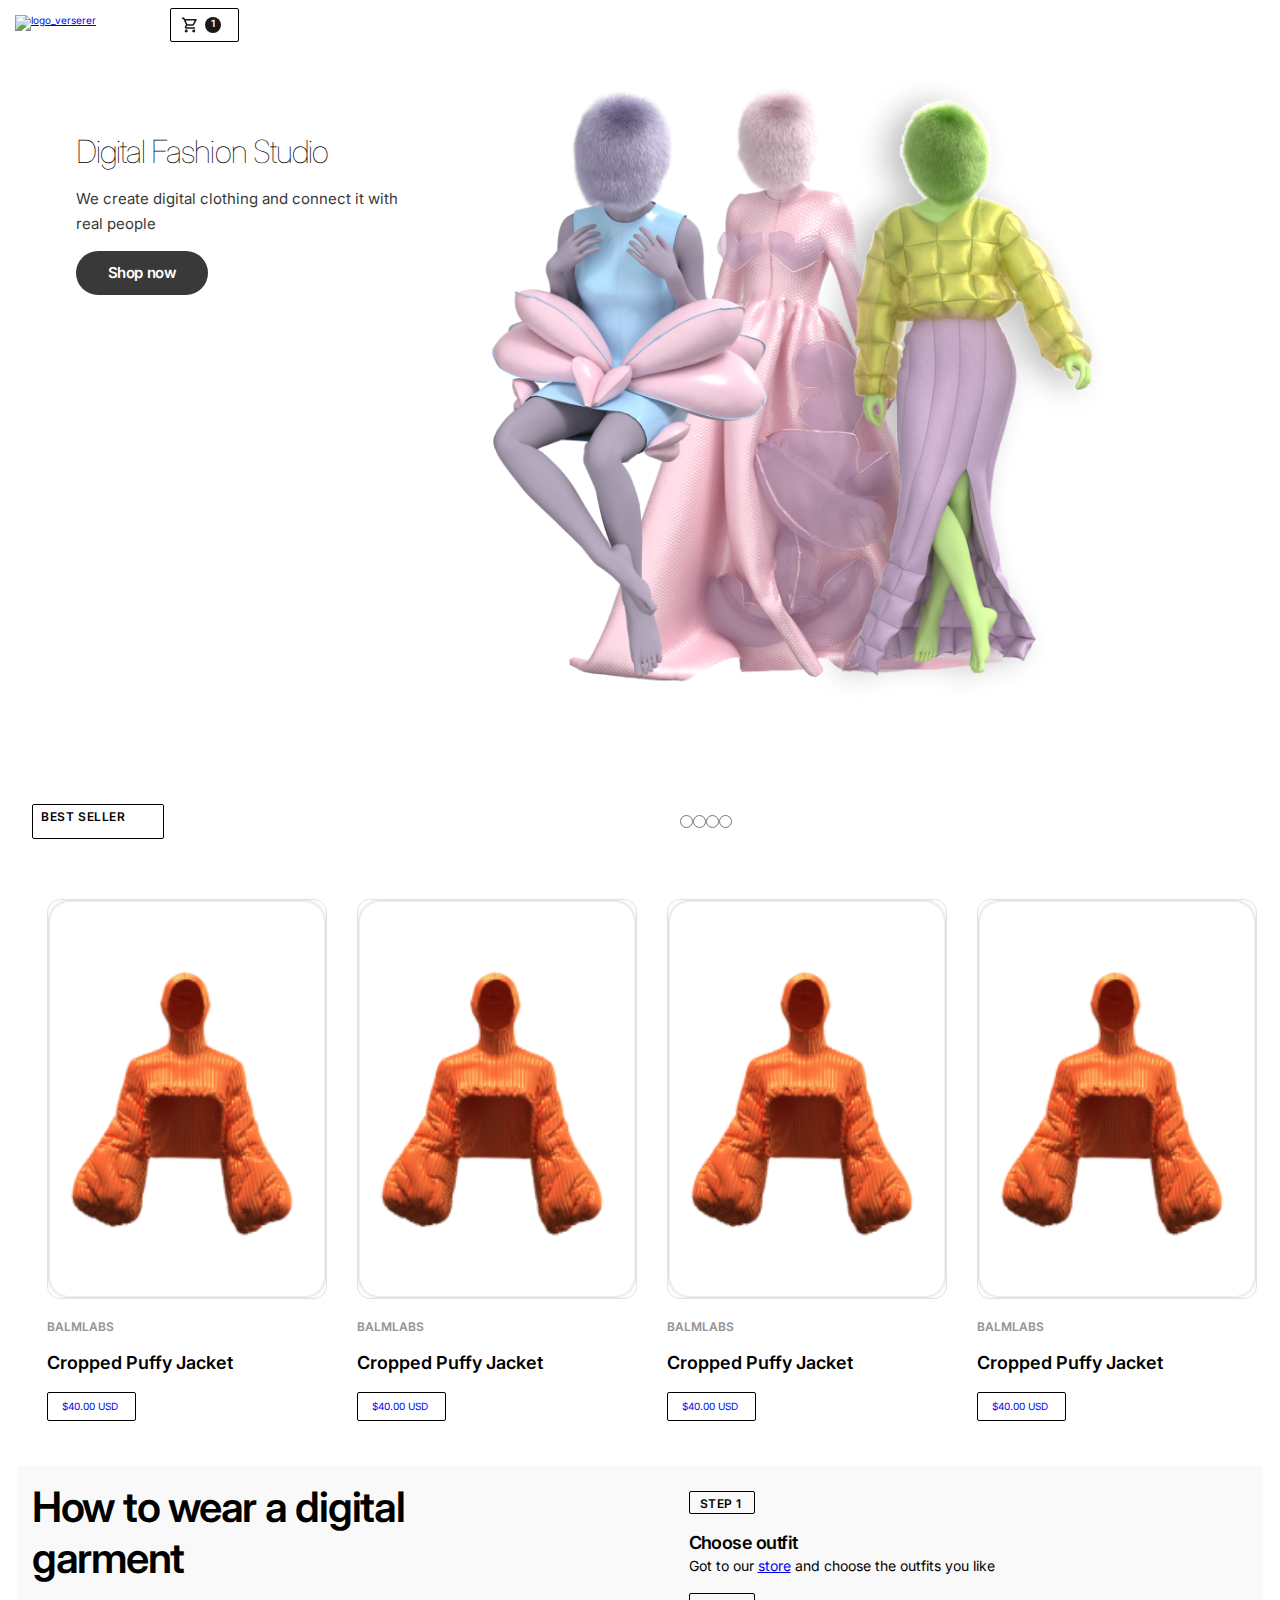
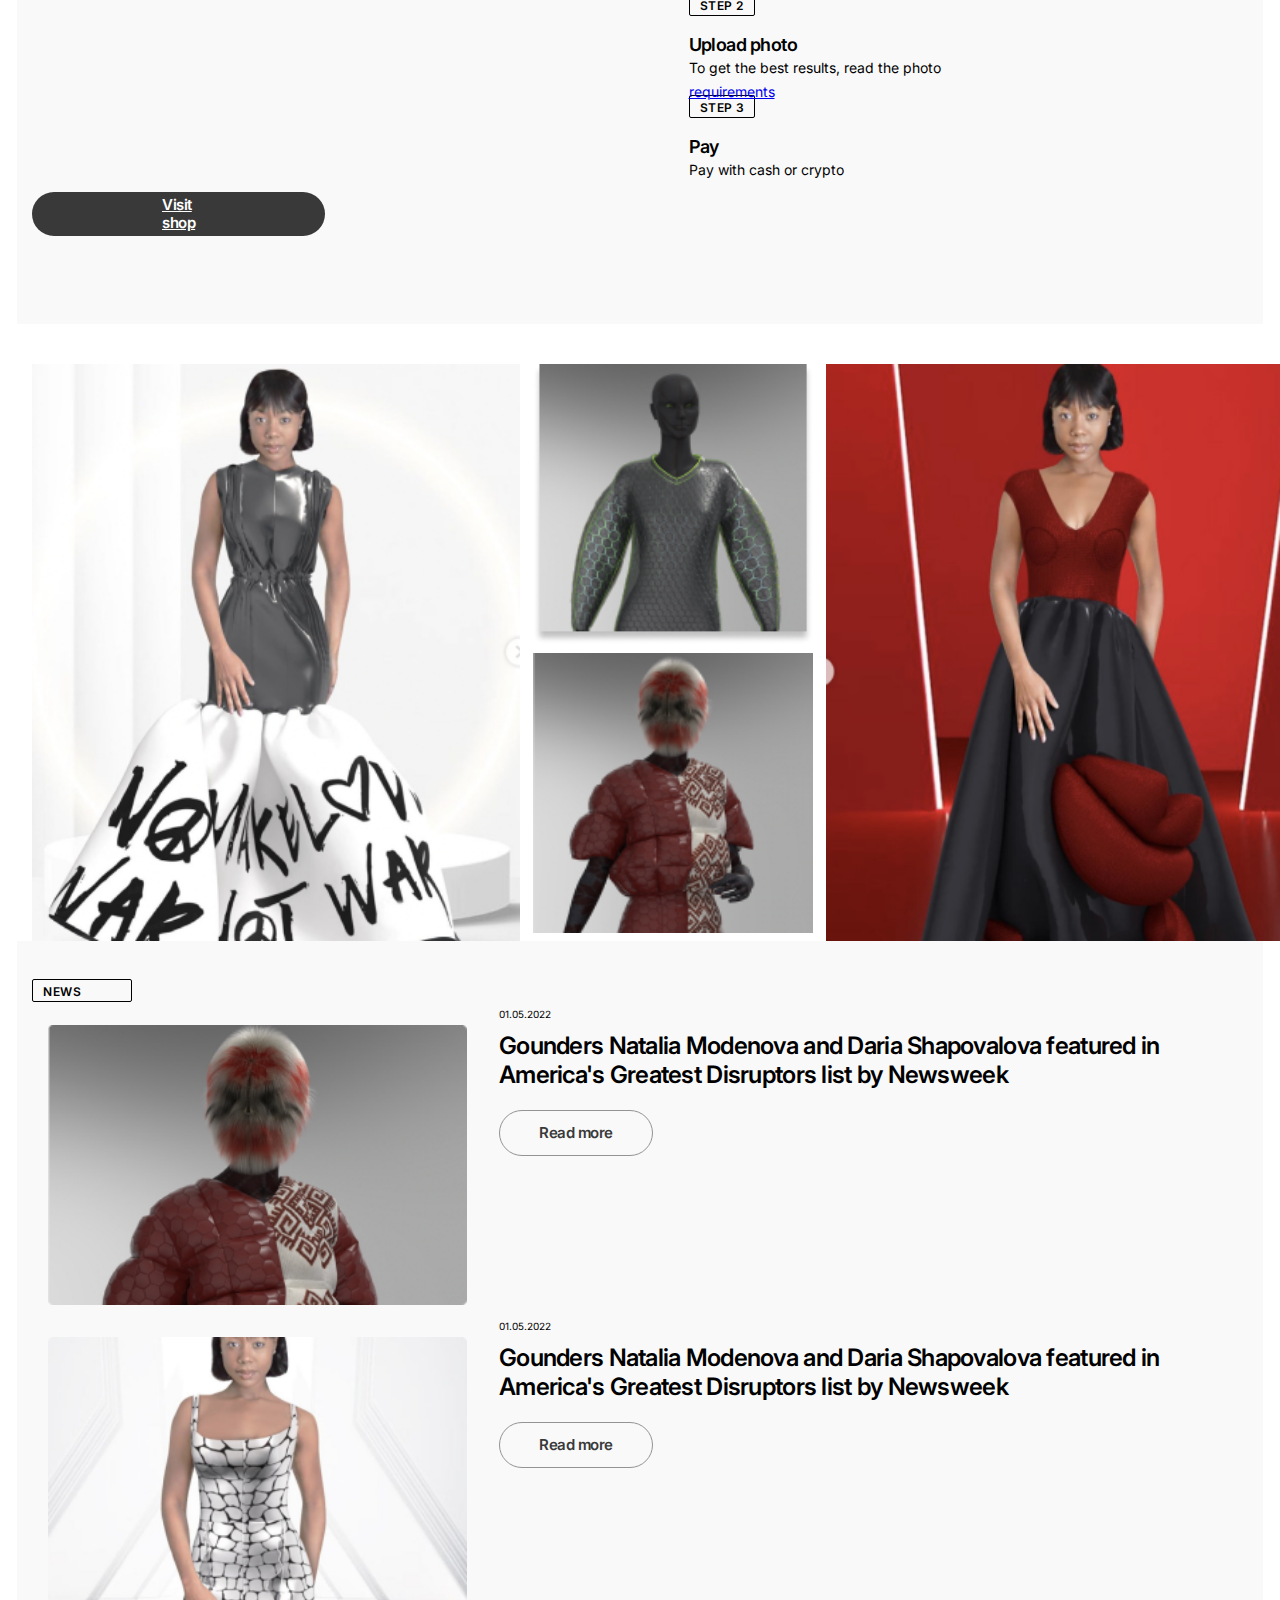
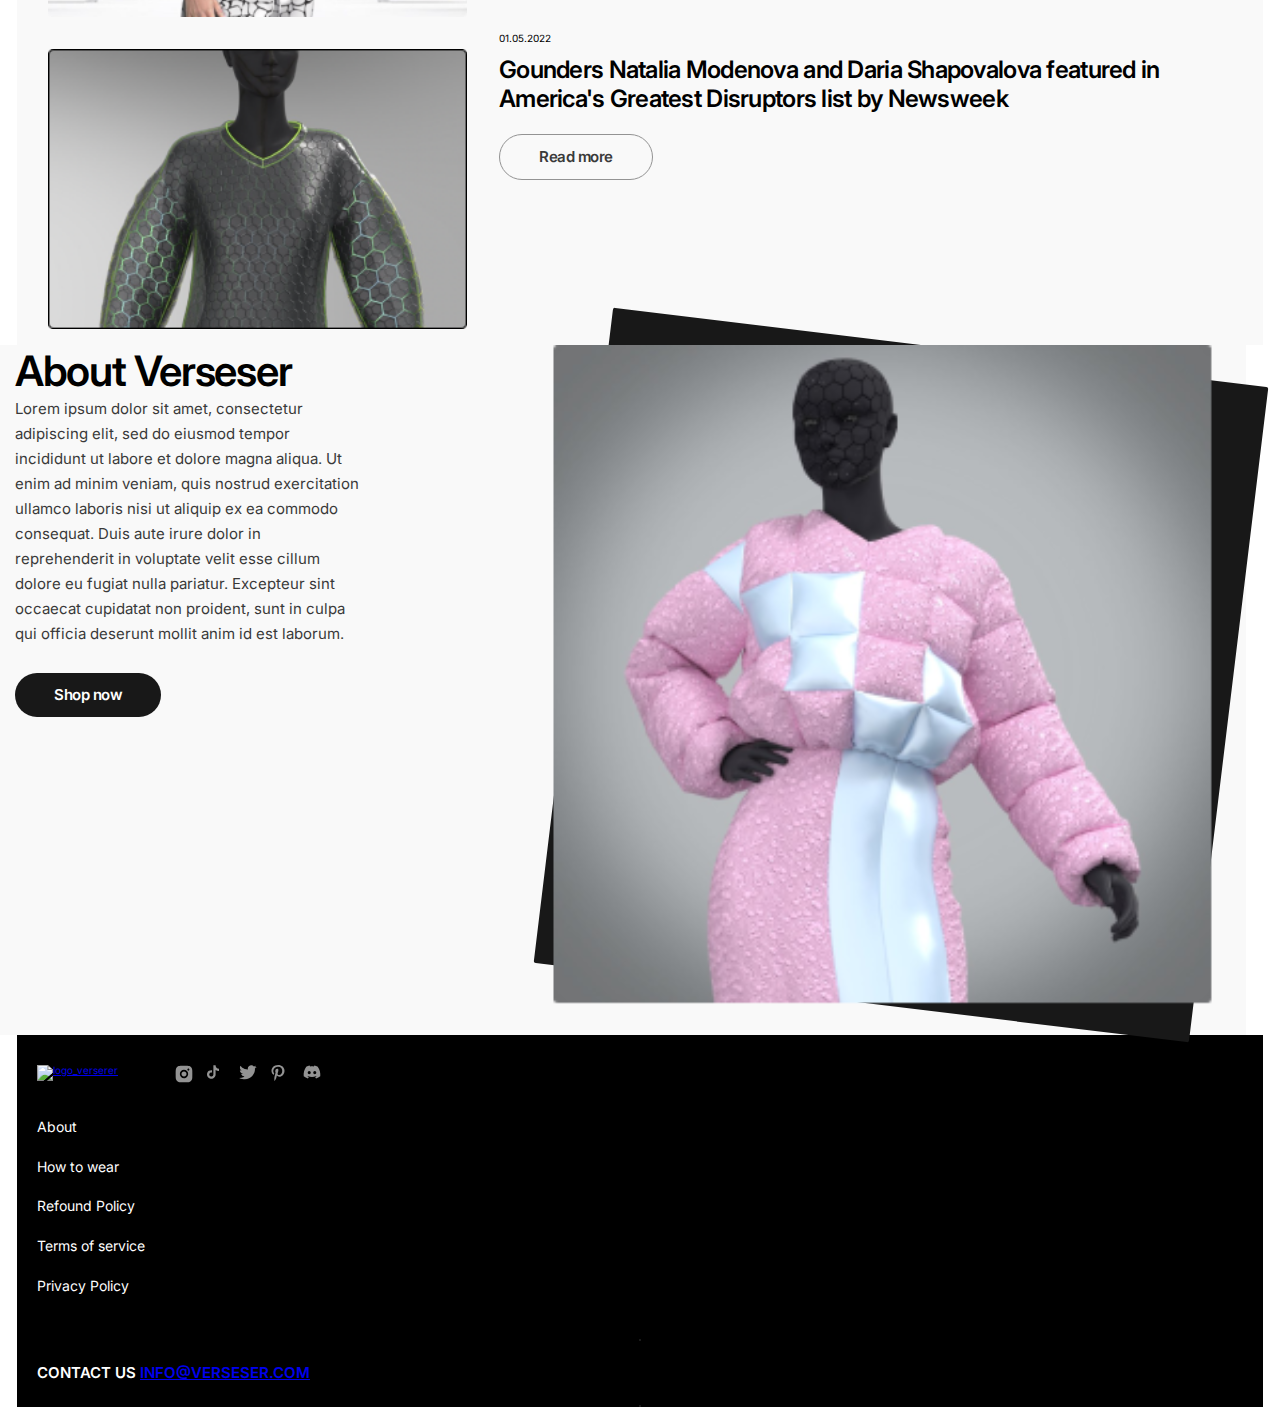
==== commit 89bab6be: "modified:   CSS/style.css 	modified:   index.html" ====
--- a/index.html
+++ b/index.html
@@ -22,46 +22,55 @@
     </header>
     <main>
         <section class="one wrapper">
-            <div class="wrapper">
+            <div class="wrapper logo">
+            <div>
             <h1 class="arth1" > Digital Fashion Studio</h1>
             <p class="T_15"> We create digital clothing and connect it with real people</p>
             <a class="Shop_now" href="#">Shop now</a>
+            </div>
             <img class="small" src="./img/Sec1big.png" alt="photo">
             </div>
         </section>
 
         <section class="two wrapper">
-            <h2 class="BestSeller"> Best seller</h2>
             
-            <input type="radio" id="radioButton1" name="radio">
-            <input type="radio" id="radioButton2" name="radio">
-            <input type="radio" id="radioButton3" name="radio">
-            <input type="radio" id="radioButton4" name="radio">
-
-            <article>           
-                <img class="artimg" src="./img/Sec2.png" alt="photo1">
-                <p class="art" >BALMLABS</p>
-                <h3 class="artP">Cropped Puffy Jacket</h3>
-                <a class="plashka_Price" href="#">$40.00 USD</a>
-            </article>
-            <article>
-                <img class="artimg" src="./img/Sec2.png" alt="photo2">
-                <p class="art" >BALMLABS</p>
-                <h3 class="artP" >Cropped Puffy Jacket</h3>
-                <a class="plashka_Price" href="#">$40.00 USD</a>
-            </article>
-            <article>
-                <img class="artimg" src="./img/Sec2.png" alt="photo3">
-                <p class="art" >BALMLABS</p>
-                <h3 class="artP" >Cropped Puffy Jacket</h3>
-                <a class="plashka_Price" href="#">$40.00 USD</a>
-            </article>
-            <article>
-                <img class="artimg" src="./img/Sec2.png" alt="photo4">
-                <p class="art" >BALMLABS</p>
-                <h3 class="artP">Cropped Puffy Jacket</h3>
-                <a class="plashka_Price" href="#">$40.00 USD</a>
-            </article>
+            <div class="twotwo">
+                <h2 class="BestSeller"> Best seller</h2>
+                
+                <div>
+                    <input type="radio" id="radioButton1" name="radio">
+                    <input type="radio" id="radioButton2" name="radio">
+                    <input type="radio" id="radioButton3" name="radio">
+                    <input type="radio" id="radioButton4" name="radio">
+                </div>
+            </div>
+
+            <div class="articletwo">
+                <article>           
+                    <img class="artimg" src="./img/Sec2.png" alt="photo1">
+                    <p class="art" >BALMLABS</p>
+                    <h3 class="artP">Cropped Puffy Jacket</h3>
+                    <a class="plashka_Price" href="#">$40.00 USD</a>
+                </article>
+                <article>
+                    <img class="artimg" src="./img/Sec2.png" alt="photo2">
+                    <p class="art" >BALMLABS</p>
+                    <h3 class="artP" >Cropped Puffy Jacket</h3>
+                    <a class="plashka_Price" href="#">$40.00 USD</a>
+                </article>
+                <article class="hide">
+                    <img class="artimg" src="./img/Sec2.png" alt="photo3">
+                    <p class="art" >BALMLABS</p>
+                    <h3 class="artP" >Cropped Puffy Jacket</h3>
+                    <a class="plashka_Price" href="#">$40.00 USD</a>
+                </article>
+                <article class="hide">
+                    <img class="artimg" src="./img/Sec2.png" alt="photo4">
+                    <p class="art" >BALMLABS</p>
+                    <h3 class="artP">Cropped Puffy Jacket</h3>
+                    <a class="plashka_Price" href="#">$40.00 USD</a>
+                </article>
+            </div >
             <a class="view_all" href="#">View all</a>
         </section>
 
@@ -89,8 +98,8 @@
             <a class="VisitShop1" href="#"> Visit shop </a>
         </section>
 
-        <section class="four">
-            <h2 class="hide">photo</h2>
+        <section class="four wrapper">
+            <h2 class="hide2">photo</h2>
             <div class="collage">
             <img class="photo2" src="./img/Rectangle 2.png" alt="photo">
             <div class="collagemini">
@@ -104,34 +113,42 @@
 
         <section class="five wrapper">
             <h2 class="plashka"> News </h2>
-            <ul>
-                <li>
-                <img class="imginart" src="#" alt="photo">
-                <p class="timeintart">01.05.2022</p>
-                <p class="arth">Gounders Natalia Modenova and Daria Shapovalova featured in America's Greatest Disruptors list by Newsweek</p>
-                <a class="readMore" href="./img/Sec4.1.png">Read more</a>
-                </li>
-
-                <li>
-                <img class="imginart" src="#" alt="photo">
-                <p class="timeintart">01.05.2022</p>
-                <p class="arth">Gounders Natalia Modenova and Daria Shapovalova featured in America's Greatest Disruptors list by Newsweek</p>
-                <a class="readMore" href="./img/Sec4.2.png">Read more</a>
-                </li>
-
-                <li>
-                <img class="imginart" src="#" alt="photo">
-                <p class="timeintart">01.05.2022</p>
-                <p class="arth">Gounders Natalia Modenova and Daria Shapovalova featured in America's Greatest Disruptors list by Newsweek</p>
-                <a class="readMore" href="./img/Sec4.3.png">Read more</a>
+            <ul class="sec5">
+                <li>
+                <img class="imginart" src="./img/Sec4.1.png" alt="photo">
+                <div>
+                    <p class="timeintart">01.05.2022</p>
+                    <p class="arth">Gounders Natalia Modenova and Daria Shapovalova featured in America's Greatest Disruptors list by Newsweek</p>
+                    <a class="readMore" href="#">Read more</a>
+                </div>
+                </li>
+
+                <li>
+                <img class="imginart" src="./img/Sec4.2.png" alt="photo">
+                <div>
+                    <p class="timeintart">01.05.2022</p>
+                    <p class="arth">Gounders Natalia Modenova and Daria Shapovalova featured in America's Greatest Disruptors list by Newsweek</p>
+                    <a class="readMore" href="#">Read more</a>
+                </div>
+                </li>
+
+                <li>
+                <img class="imginart" src="./img/Sec4.3.png" alt="photo">
+                <div>
+                    <p class="timeintart">01.05.2022</p>
+                    <p class="arth">Gounders Natalia Modenova and Daria Shapovalova featured in America's Greatest Disruptors list by Newsweek</p>
+                    <a class="readMore" href="#">Read more</a>
+                </div>
                 </li>
             </ul>
         </section>
 
         <section class="six wrapper">
-            <h3 class="about_v">About Verseser</h3>
-            <p class="about_v_p">Lorem ipsum dolor sit amet, consectetur adipiscing elit, sed do eiusmod tempor incididunt ut labore et dolore magna aliqua. Ut enim ad minim veniam, quis nostrud exercitation ullamco laboris nisi ut aliquip ex ea commodo consequat. Duis aute irure dolor in reprehenderit in voluptate velit esse cillum dolore eu fugiat nulla pariatur. Excepteur sint occaecat cupidatat non proident, sunt in culpa qui officia deserunt mollit anim id est laborum.</p>
-            <a class="ShopNow1" href="#"> Shop now </a>
+            <div>
+                <h3 class="about_v">About Verseser</h3>
+                <p class="about_v_p">Lorem ipsum dolor sit amet, consectetur adipiscing elit, sed do eiusmod tempor incididunt ut labore et dolore magna aliqua. Ut enim ad minim veniam, quis nostrud exercitation ullamco laboris nisi ut aliquip ex ea commodo consequat. Duis aute irure dolor in reprehenderit in voluptate velit esse cillum dolore eu fugiat nulla pariatur. Excepteur sint occaecat cupidatat non proident, sunt in culpa qui officia deserunt mollit anim id est laborum.</p>
+                <a class="ShopNow1" href="#"> Shop now </a>
+            </div>
             
             <div class="rectangle">
             <img class="photoup" src="./img/Rectangleup.png" alt="photo">
--- a/CSS/style.css
+++ b/CSS/style.css
@@ -32,12 +32,31 @@
   background-color: black;
   color: white;
 }
-.two {
-}
+.twotwo {
+  flex-direction: row;
+  display: inline-flex;
+}
+.twotwo div{
+  align-items: center;
+  display: flex;
+  margin: 0 auto;
+}
+.articletwo{
+  display: flex;
+  flex-direction: row;
+}
+.hide{
+  display: none;
+}
+
 .three {
+  margin-bottom: 4rem;
   background-color: #f9f9f9;
   height: 45.8rem;
   margin-top: 0rem;
+}
+.VisitShop1{
+  
 }
 .four {
 }
@@ -190,7 +209,7 @@
 }
 .Shop_now {
   margin: 0;
-  margin-bottom: 48.5rem;
+  margin-bottom: 1.5rem;
   width: 14.8rem;
   height: 4.4rem;
 
@@ -353,7 +372,7 @@
   flex-direction: row;
   justify-content: center;
   align-items: center;
-  padding: 1.3rem 3.9rem;
+  padding: 1.3rem 13rem;
   gap: 0.8rem;
 
   width: 34.5rem;
@@ -373,12 +392,12 @@
   color: var(--custom-property);
 
   /* Inside auto layout */
-  flex: none;
+  /* flex: none;
   order: 0;
   flex-grow: 0;
   white-space: nowrap;
   text-decoration: none;
-  display: none;
+  display: none; */
 }
 .htwdg {
   margin-top: 0rem;
@@ -526,7 +545,7 @@
   margin: 1.5rem;
   margin-right: 0rem;
   margin-left: 0rem;
-  box-sizing: border-box;
+  
 
   /* Auto layout */
 
@@ -1102,7 +1121,7 @@
   text-decoration: none;
   display: none;
 }
-.hide{
+.hide2{
   display: none;
 }
 .collagemini{
@@ -1143,6 +1162,22 @@
   .small{
     min-width: 770px;
     min-height: 747px;
+  }
+  .hide{
+    display: block;
+  }
+  .logo{
+    flex-direction: row;
+  }
+  .three{
+    display: grid;
+    grid-template-areas: 
+    "a b"
+    "c b";
+  }
+  .htwdg{
+    margin-bottom: 2rem;
+    height: 10rem;
   }
   .nav{
     display: initial;
@@ -1180,24 +1215,44 @@
   .hr2{
     margin-bottom: 0rem;
   }
-  
+  .six{
+    margin: auto 0;
+    display: flex;
+    flex-direction: row;
+    justify-content: space-between;
+  }
+  .rectangle, .photoup{
+    width: 660px;
+    height: 660px;
+  }
+
   
   
 }
 @media all and (min-width: 1280px) {
-  .photo1{
+  .photo2{
     width: 488px;
     height: 577px;
-  }
-  .photo2{
-    width: 280px;
-    height: 280px;
   }
   .photo3{
     width: 280px;
     height: 280px;
   }
   .photo4{
+    width: 280px;
+    height: 280px;
+  }
+  .collage{
+    display: flex;
+    flex-direction: row;
+    justify-content: left;
+    margin: 0;
+  }
+  .collagemini{
+    display: flex;
+    flex-direction: column;
+  }
+  .photo5{
     width: 488px;
     height: 577px;
   }
@@ -1271,7 +1326,11 @@
   }
   .imginart{
     width: 419px;
-    
+    height: 280px;
+  }
+  .sec5 li{
+    display: flex;
+    flex-direction: row;
   }
   .readMore{
     width: min-content;
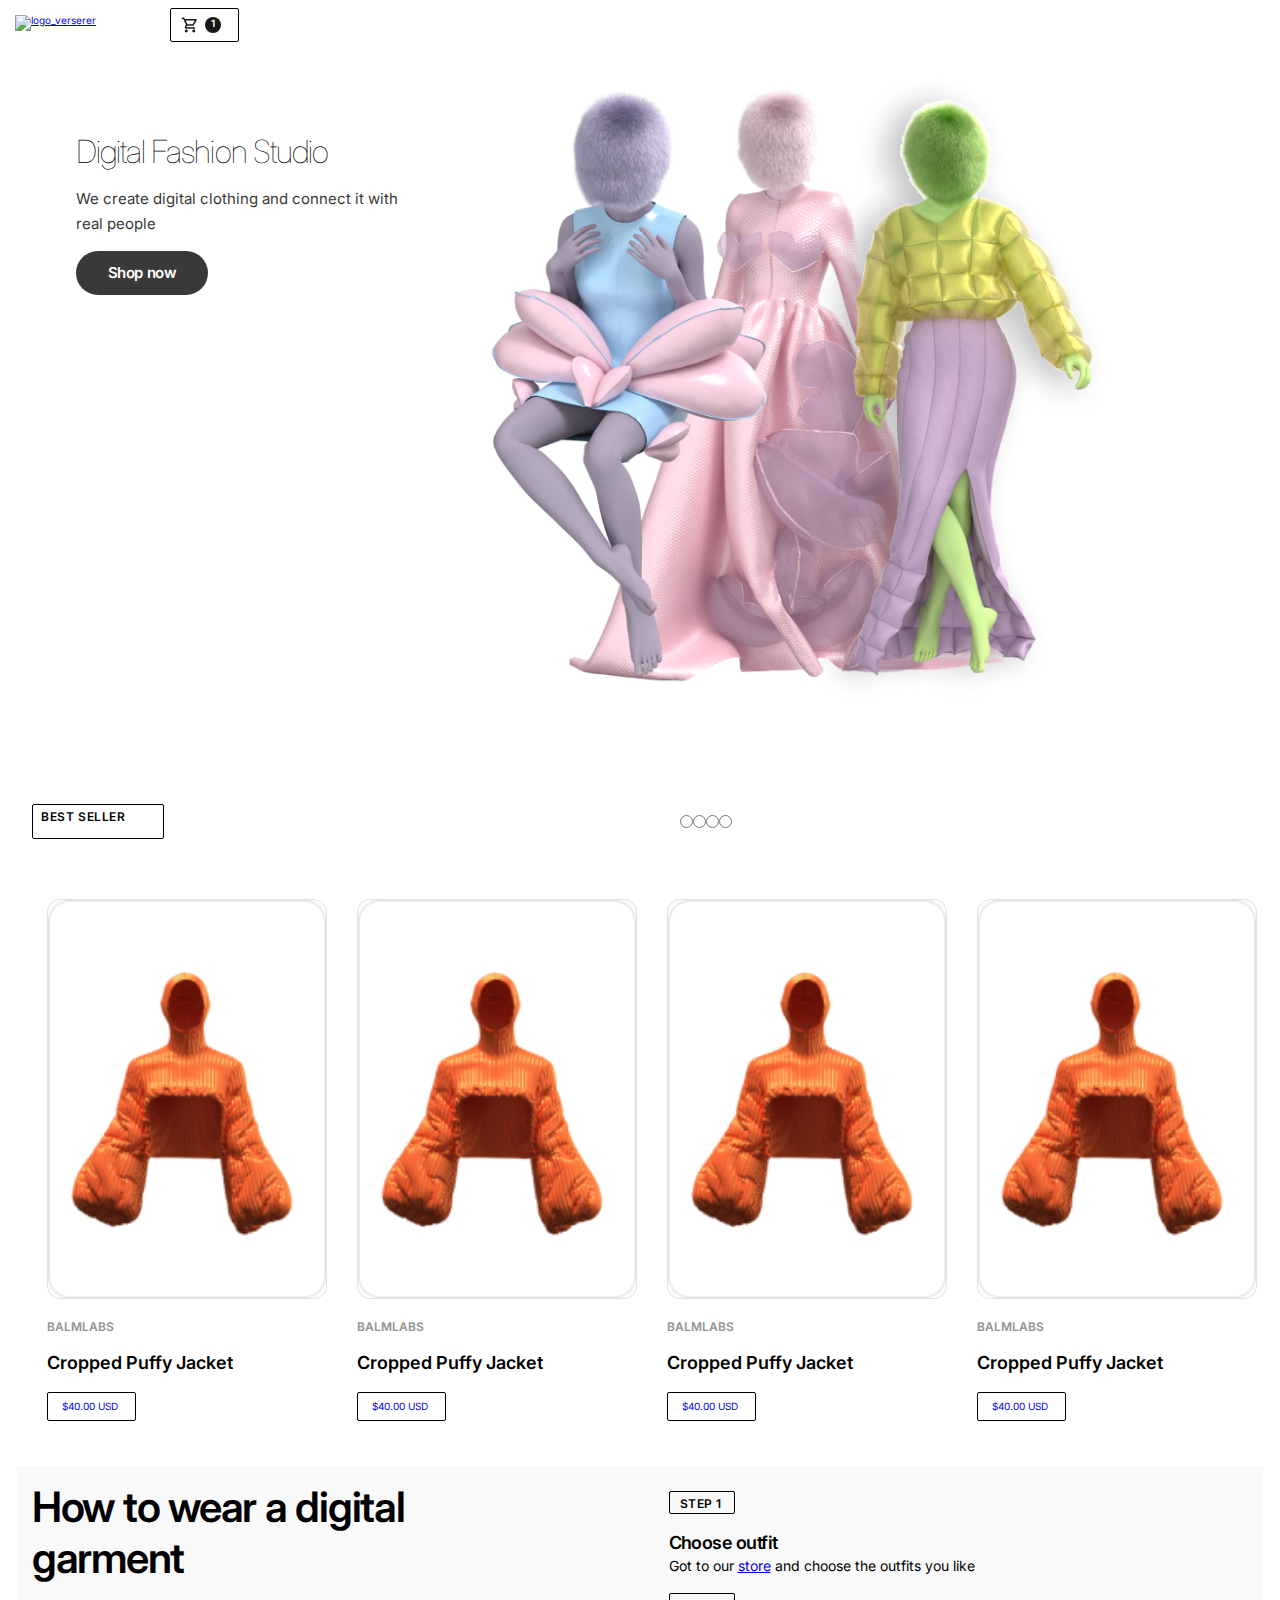
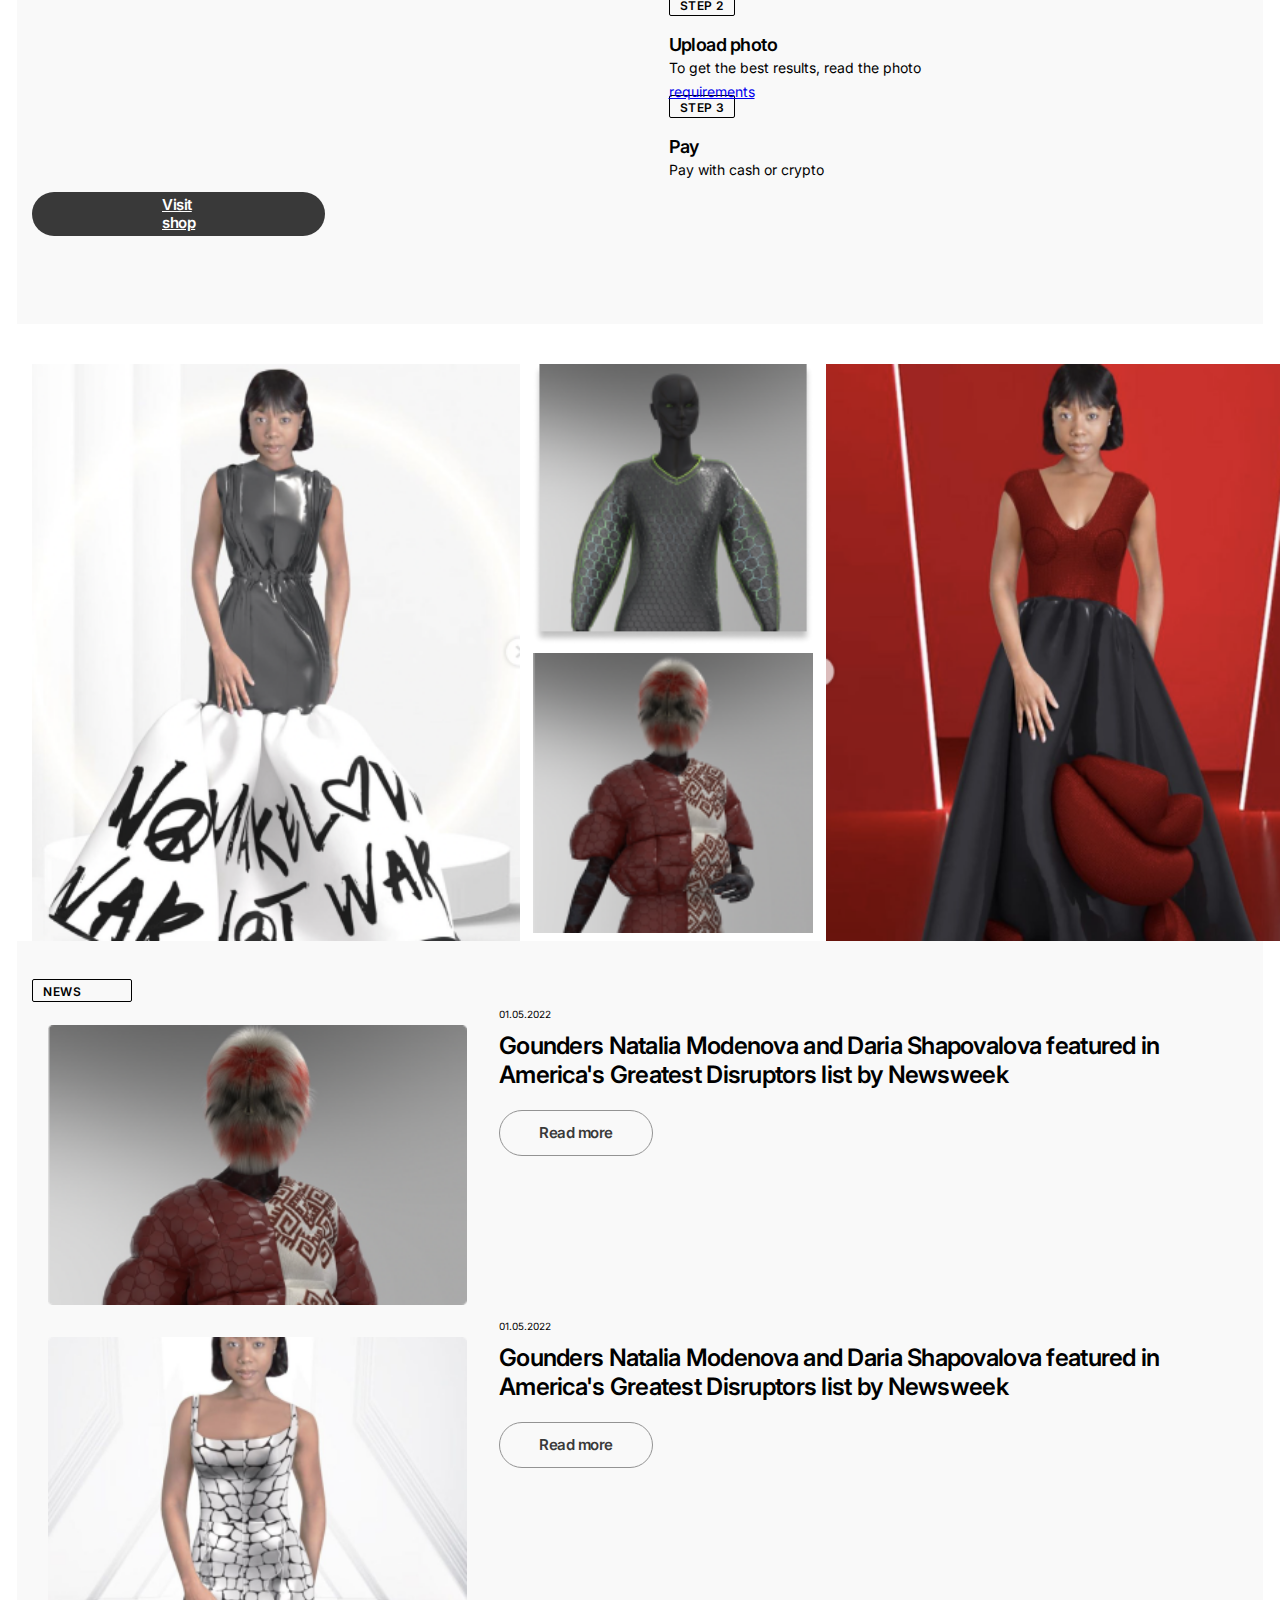
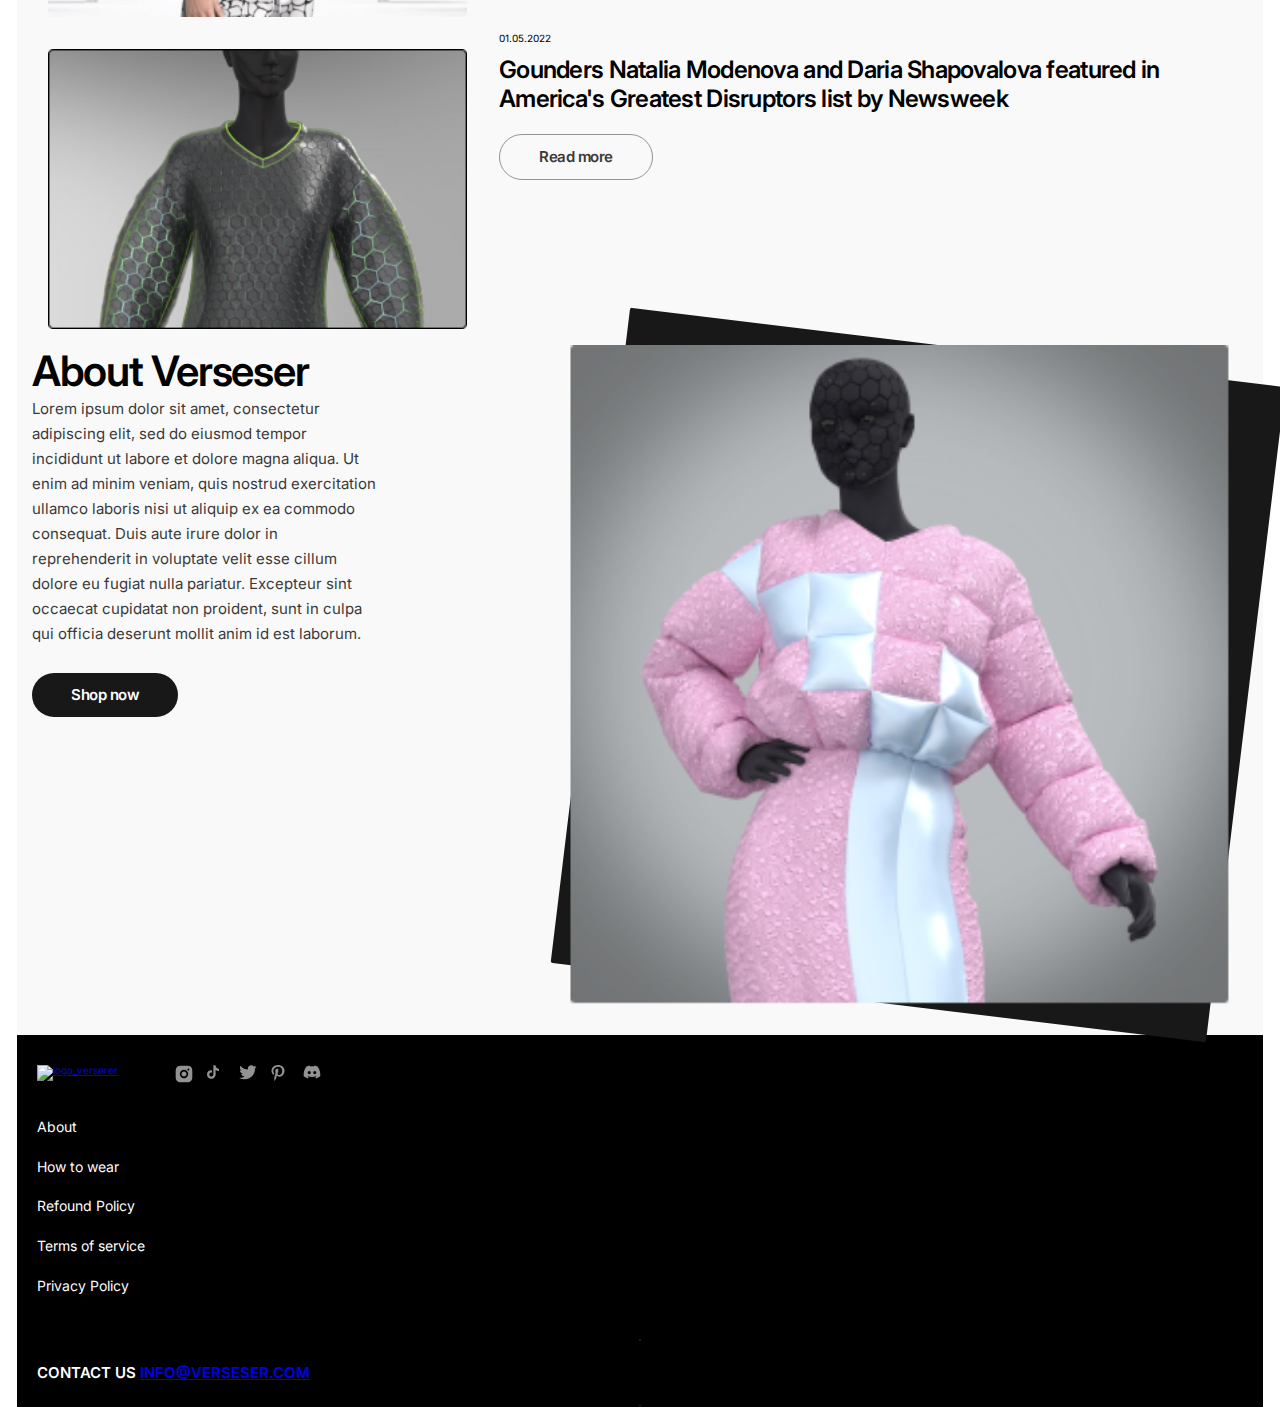
==== commit 15249a73: "modified:   CSS/style.css 	modified:   index.html" ====
--- a/index.html
+++ b/index.html
@@ -76,7 +76,7 @@
 
         <section class="three wrapper">
             <h2 class="htwdg" >How to wear a digital garment  </h2>
-            <ol>
+            <ol class="ol">
                 <li>
                 <p class="steps"> Step 1</p>
                 <h3 class="ulp1"> Choose outfit </h3>
--- a/CSS/style.css
+++ b/CSS/style.css
@@ -31,6 +31,9 @@
 footer {
   background-color: black;
   color: white;
+}
+.ol{
+  padding-left: 0rem;
 }
 .twotwo {
   flex-direction: row;
@@ -1216,7 +1219,7 @@
     margin-bottom: 0rem;
   }
   .six{
-    margin: auto 0;
+   
     display: flex;
     flex-direction: row;
     justify-content: space-between;
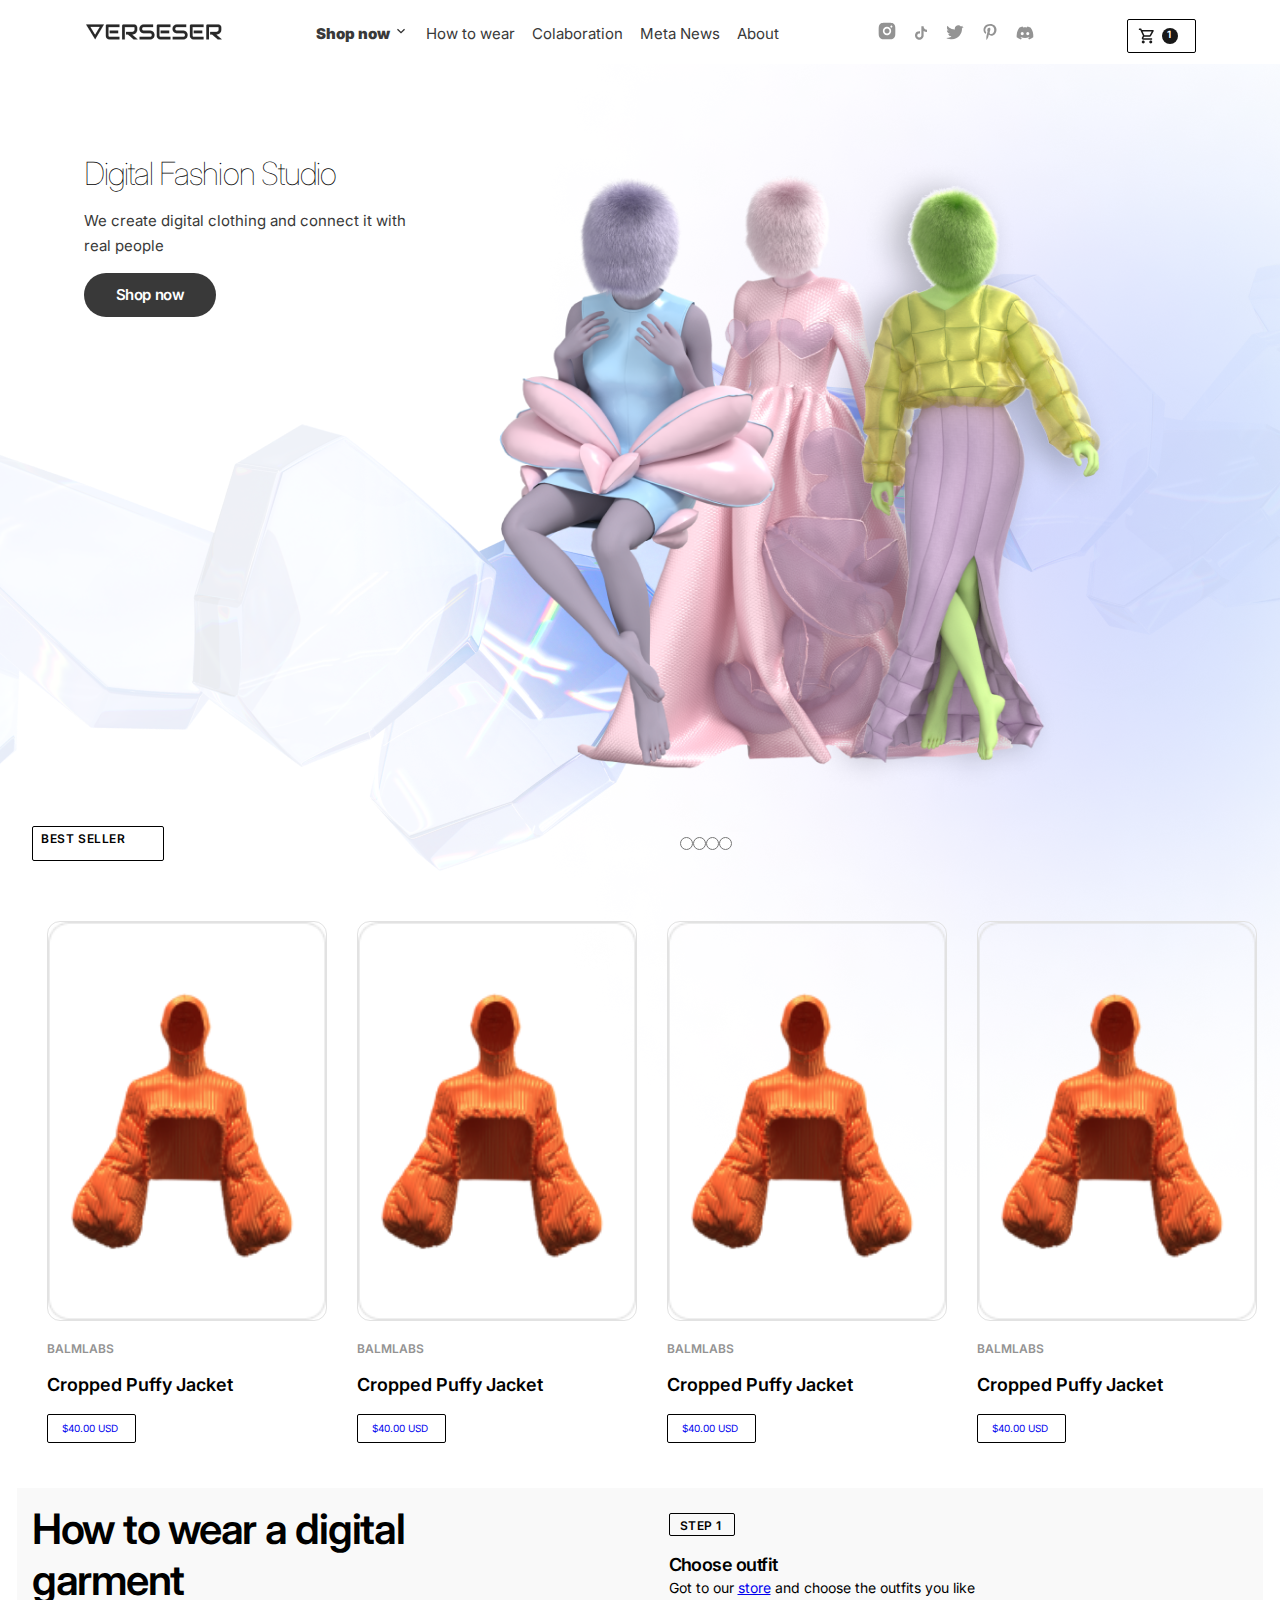
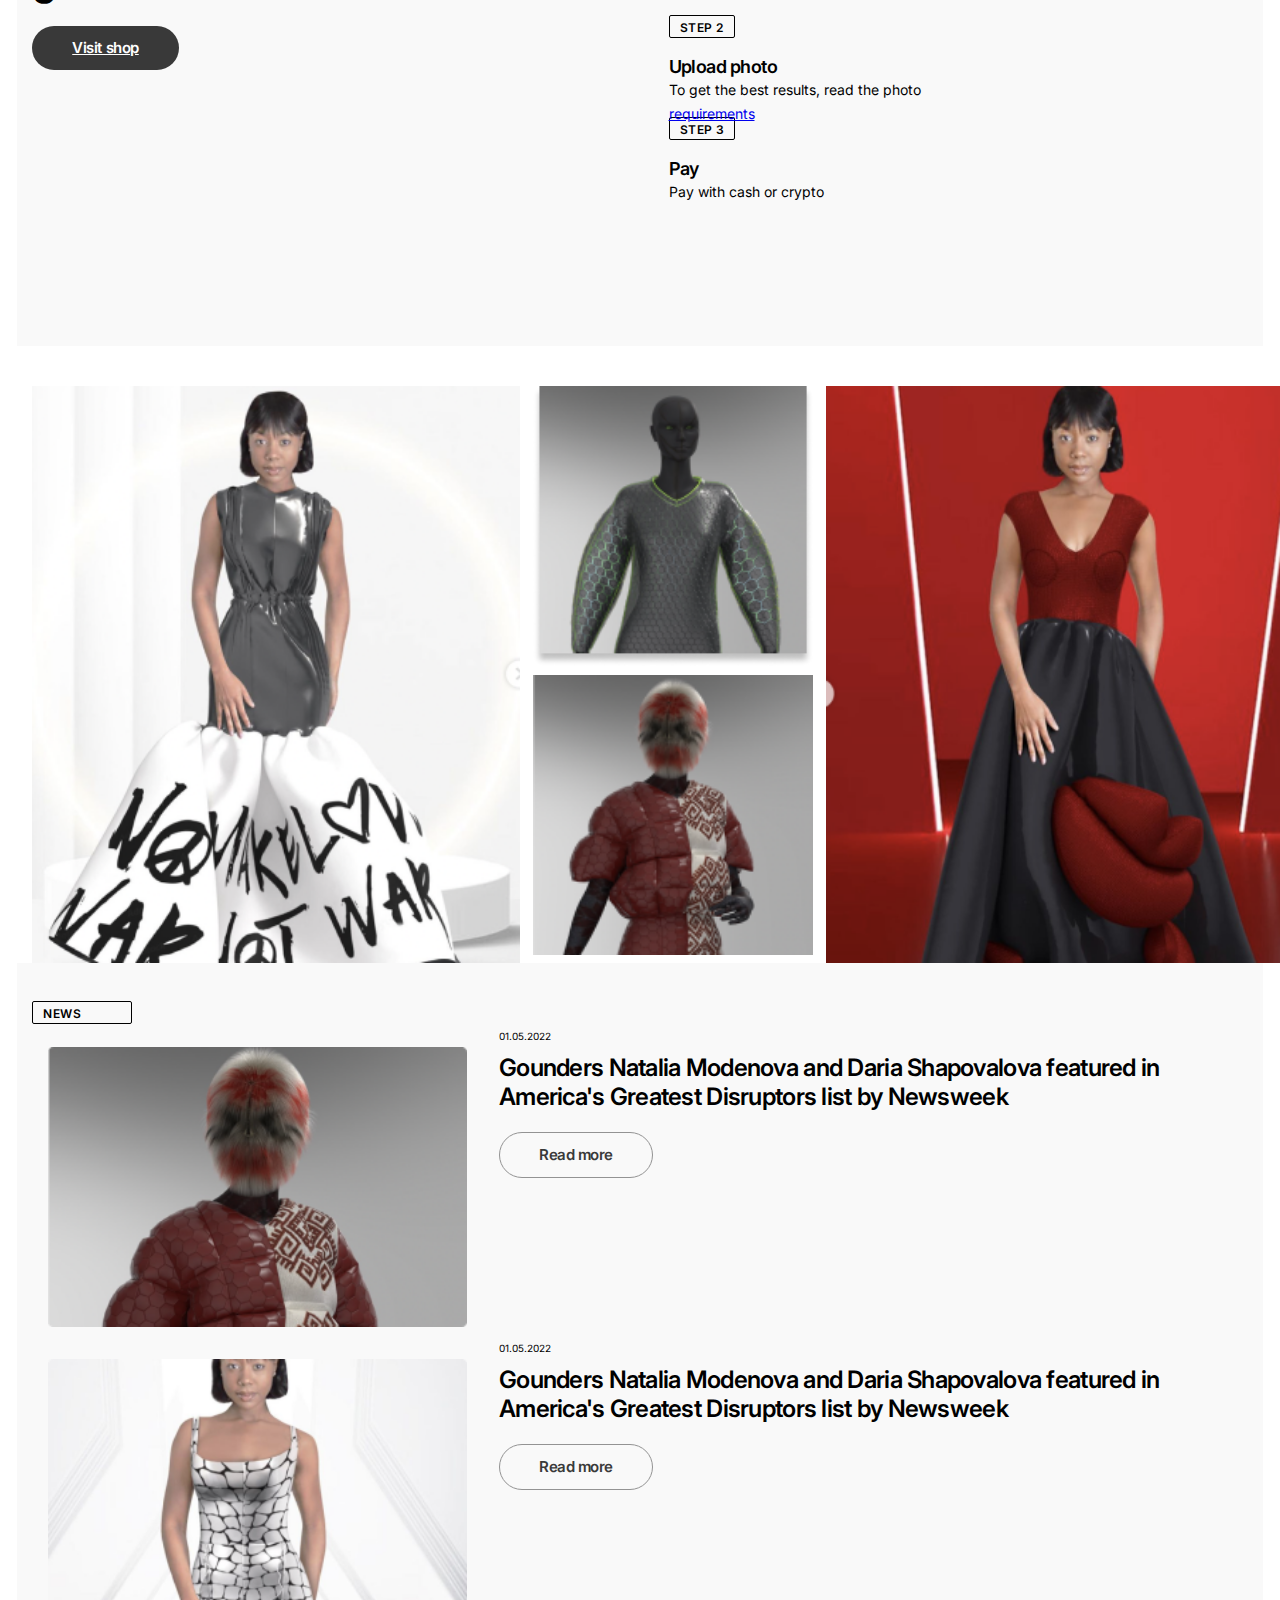
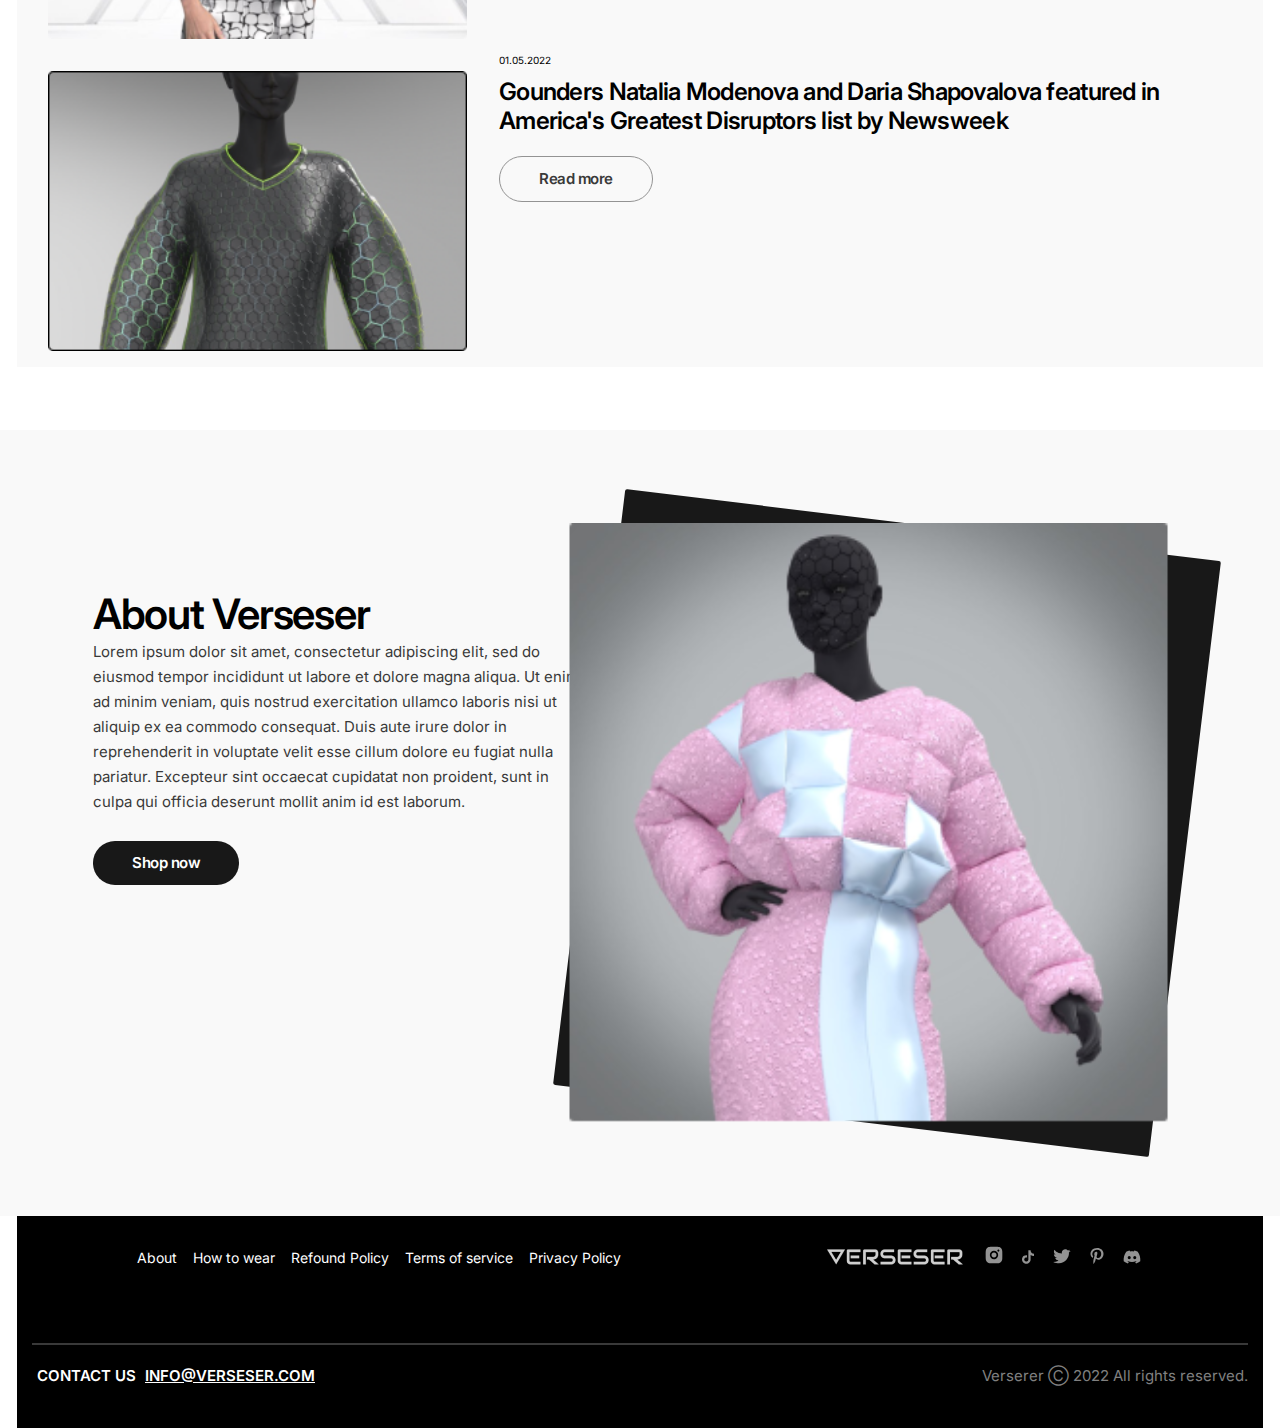
==== commit 62e34cf9: "modified:   CSS/style.css 	new file:   img/bg.png 	new file:   img/versererfooter.png 	new file:   i" ====
--- a/index.html
+++ b/index.html
@@ -10,7 +10,42 @@
 </head>
 <body>
     <header>
-            <a class="logo1" href="#"><img src="#" alt="logo_verserer"></a>
+            <a class="logo1" href="#"><img src="/img/versererheader.png" alt="logo_verserer"></a>
+            
+            <ul class ="ulhead">
+                <a class="head active" href="#">Shop now <svg width="16" height="16" viewBox="0 0 16 16" fill="none" xmlns="http://www.w3.org/2000/svg">
+                    <g clip-path="url(#clip0_47_4186)">
+                    <path d="M4.94 5.86874L8 8.73124L11.06 5.86874L12 6.74999L8 10.5L4 6.74999L4.94 5.86874Z" fill="#323232"/>
+                    </g>
+                    <defs>
+                    <clipPath id="clip0_47_4186">
+                    <rect width="15" height="16" fill="white" transform="translate(16 0.5) rotate(90)"/>
+                    </clipPath>
+                    </defs>
+                    </svg>
+                    </a>
+                <a class="head" href="#">How to wear</a>
+                <a class="head" href="#">Colaboration</a>
+                <a class="head" href="#">Meta News</a>
+                <a class="head" href="#">About</a>
+            </ul>
+            <div class="headersocial allsocial" >
+                <a class="links" href="#"> <svg width="18" height="18" viewBox="0 0 18 18" fill="none" xmlns="http://www.w3.org/2000/svg">
+                    <path d="M9.00002 0.666504C11.2642 0.666504 11.5467 0.674837 12.435 0.716504C13.3225 0.758171 13.9267 0.897337 14.4584 1.104C15.0084 1.31567 15.4717 1.60234 15.935 2.06484C16.3588 2.48142 16.6866 2.98533 16.8959 3.5415C17.1017 4.07234 17.2417 4.67734 17.2834 5.56484C17.3225 6.45317 17.3334 6.73567 17.3334 8.99984C17.3334 11.264 17.325 11.5465 17.2834 12.4348C17.2417 13.3223 17.1017 13.9265 16.8959 14.4582C16.6873 15.0147 16.3593 15.5187 15.935 15.9348C15.5183 16.3584 15.0144 16.6863 14.4584 16.8957C13.9275 17.1015 13.3225 17.2415 12.435 17.2832C11.5467 17.3223 11.2642 17.3332 9.00002 17.3332C6.73585 17.3332 6.45335 17.3248 5.56502 17.2832C4.67752 17.2415 4.07335 17.1015 3.54169 16.8957C2.98529 16.6869 2.48129 16.359 2.06502 15.9348C1.64119 15.5183 1.3133 15.0144 1.10419 14.4582C0.89752 13.9273 0.758354 13.3223 0.716687 12.4348C0.67752 11.5465 0.666687 11.264 0.666687 8.99984C0.666687 6.73567 0.67502 6.45317 0.716687 5.56484C0.758354 4.6765 0.89752 4.07317 1.10419 3.5415C1.31272 2.98499 1.64069 2.48094 2.06502 2.06484C2.48141 1.64086 2.98538 1.31295 3.54169 1.104C4.07335 0.897337 4.67669 0.758171 5.56502 0.716504C6.45335 0.677337 6.73585 0.666504 9.00002 0.666504ZM9.00002 4.83317C7.89495 4.83317 6.83514 5.27216 6.05374 6.05356C5.27234 6.83496 4.83335 7.89477 4.83335 8.99984C4.83335 10.1049 5.27234 11.1647 6.05374 11.9461C6.83514 12.7275 7.89495 13.1665 9.00002 13.1665C10.1051 13.1665 11.1649 12.7275 11.9463 11.9461C12.7277 11.1647 13.1667 10.1049 13.1667 8.99984C13.1667 7.89477 12.7277 6.83496 11.9463 6.05356C11.1649 5.27216 10.1051 4.83317 9.00002 4.83317V4.83317ZM14.4167 4.62484C14.4167 4.34857 14.3069 4.08362 14.1116 3.88827C13.9162 3.69292 13.6513 3.58317 13.375 3.58317C13.0988 3.58317 12.8338 3.69292 12.6385 3.88827C12.4431 4.08362 12.3334 4.34857 12.3334 4.62484C12.3334 4.9011 12.4431 5.16606 12.6385 5.36141C12.8338 5.55676 13.0988 5.6665 13.375 5.6665C13.6513 5.6665 13.9162 5.55676 14.1116 5.36141C14.3069 5.16606 14.4167 4.9011 14.4167 4.62484ZM9.00002 6.49984C9.66306 6.49984 10.2989 6.76323 10.7678 7.23207C11.2366 7.70091 11.5 8.3368 11.5 8.99984C11.5 9.66288 11.2366 10.2988 10.7678 10.7676C10.2989 11.2364 9.66306 11.4998 9.00002 11.4998C8.33698 11.4998 7.70109 11.2364 7.23225 10.7676C6.76341 10.2988 6.50002 9.66288 6.50002 8.99984C6.50002 8.3368 6.76341 7.70091 7.23225 7.23207C7.70109 6.76323 8.33698 6.49984 9.00002 6.49984V6.49984Z" fill="#939393"/>
+                    </svg></a>
+                <a class="links" href="#"> <svg width="12" height="14" viewBox="0 0 12 14" fill="none" xmlns="http://www.w3.org/2000/svg">
+                    <path d="M12 6.03369V3.66702C10.8917 3.66702 10.0458 3.37119 9.5 2.79619C8.93979 2.13996 8.62594 1.30892 8.6125 0.446192V0.275358L6.375 0.221191C6.375 0.221191 6.375 0.317025 6.375 0.446192V9.83369C6.29825 10.2531 6.09466 10.6388 5.79173 10.9389C5.48879 11.2389 5.1011 11.4388 4.68098 11.5115C4.26086 11.5842 3.82854 11.5262 3.4424 11.3455C3.05625 11.1647 2.73487 10.8698 2.52163 10.5006C2.3084 10.1314 2.21358 9.70562 2.24997 9.28081C2.28637 8.856 2.45223 8.45258 2.72517 8.12503C2.9981 7.79747 3.36497 7.56154 3.77624 7.44909C4.1875 7.33663 4.62337 7.35308 5.025 7.49619V5.20452C4.79083 5.16615 4.55396 5.14665 4.31667 5.14619C3.46291 5.14619 2.62833 5.39936 1.91846 5.87368C1.20858 6.348 0.655307 7.02217 0.328589 7.81094C0.00187027 8.59971 -0.083614 9.46765 0.0829455 10.305C0.249505 11.1423 0.660628 11.9115 1.26432 12.5152C1.86802 13.1189 2.63718 13.53 3.47453 13.6966C4.31188 13.8631 5.17982 13.7777 5.96859 13.4509C6.75735 13.1242 7.43153 12.5709 7.90585 11.8611C8.38017 11.1512 8.63334 10.3166 8.63334 9.46286C8.63287 9.28596 8.62174 9.10925 8.6 8.93369V5.12119C9.61743 5.75658 10.8012 6.07428 12 6.03369Z" fill="#939393"/>
+                    </svg></a>
+                <a class="links" href="#"> <svg width="18" height="15" viewBox="0 0 18 15" fill="none" xmlns="http://www.w3.org/2000/svg">
+                    <path d="M17.75 2.00005L15.875 2.31255L17.125 0.750052L14.9375 1.37505C12.125 -1.74995 7.75 1.68755 9 4.50005C4 4.50005 1.5 0.750052 1.5 0.750052C1.5 0.750052 -0.375 3.56255 2.75 5.75005L0.875 5.12505C0.875 7.00005 2.125 8.25005 4.3125 8.87505H2.125C3.375 11.3751 5.5625 11.3751 5.5625 11.3751C5.5625 11.3751 3.6875 12.9376 0.25 12.9376C10.5625 17.9376 16.8125 8.56255 15.875 3.56255L17.75 2.00005Z" fill="#939393"/>
+                    </svg></a>
+                <a class="links" href="#"> <svg width="14" height="16" viewBox="0 0 14 16" fill="none" xmlns="http://www.w3.org/2000/svg">
+                    <path d="M7.2 0C2.8 0 0.5 2.8 0.5 5.9C0.5 7.4 1.3 8.9 2.6 9.7C3 9.9 2.9 9.7 3.2 8.5C3.2 8.4 3.2 8.3 3.1 8.2C1.3 6 2.8 1.7 7 1.7C13.1 1.7 11.9 10.1 8.1 10.1C7.3 10.2 6.6 9.6 6.6 8.8V8.4C7 7.3 7.3 6.3 7.4 5.2C7.4 3.1 4.3 3.4 4.3 6.2C4.3 6.7 4.4 7.2 4.6 7.6C4.6 7.6 3.6 11.7 3.4 12.4C3.2 13.6 3.3 14.8 3.5 15.9C3.4 16 3.5 16 3.5 16H3.6C4.3 15 4.9 14 5.3 12.9C5.4 12.4 5.9 10.6 5.9 10.6C6.4 11.3 7.3 11.7 8.2 11.7C11.3 11.7 13.5 9 13.5 5.7C13.5 2.4 10.7 0 7.2 0Z" fill="#939393"/>
+                    </svg></a>
+                <a class="links" href="#"> <svg width="18" height="14" viewBox="0 0 18 14" fill="none" xmlns="http://www.w3.org/2000/svg">
+                    <path d="M11.35 0.549805C11.1845 0.846211 11.037 1.15232 10.9083 1.46647C9.64396 1.26651 8.35602 1.26651 7.09166 1.46647C6.96298 1.15232 6.81549 0.846211 6.64999 0.549805C5.45898 0.753305 4.30116 1.11775 3.20833 1.63314C1.25411 4.45338 0.367856 7.87727 0.708325 11.2915C1.98186 12.2489 3.41121 12.979 4.93333 13.4498C5.27992 12.992 5.58924 12.5071 5.85833 11.9998C5.36172 11.8167 4.88441 11.585 4.43333 11.3081C4.55704 11.2258 4.67407 11.1339 4.78333 11.0331C6.09871 11.6667 7.53997 11.9958 8.99999 11.9958C10.46 11.9958 11.9013 11.6667 13.2167 11.0331C13.3333 11.1331 13.45 11.2248 13.5667 11.3081C13.1131 11.5828 12.6363 11.8171 12.1417 12.0081C12.3996 12.5269 12.7006 13.0231 13.0417 13.4915C14.5619 13.0223 15.9888 12.292 17.2583 11.3331C17.607 7.91831 16.72 4.49162 14.7583 1.6748C13.6778 1.14875 12.5314 0.770363 11.35 0.549805V0.549805ZM6.23333 9.34147C5.81631 9.31153 5.42711 9.12121 5.14743 8.81045C4.86774 8.49969 4.71932 8.09266 4.73333 7.6748C4.71721 7.2564 4.8649 6.84821 5.145 6.53698C5.42511 6.22575 5.81554 6.03603 6.23333 6.00814C6.65111 6.03603 7.04154 6.22575 7.32165 6.53698C7.60175 6.84821 7.74944 7.2564 7.73333 7.6748C7.74944 8.09321 7.60175 8.5014 7.32165 8.81263C7.04154 9.12386 6.65111 9.31358 6.23333 9.34147V9.34147ZM11.7667 9.34147C11.3496 9.31153 10.9604 9.12121 10.6808 8.81045C10.4011 8.49969 10.2527 8.09266 10.2667 7.6748C10.2505 7.2564 10.3982 6.84821 10.6783 6.53698C10.9584 6.22575 11.3489 6.03603 11.7667 6.00814C12.1852 6.03395 12.5769 6.22306 12.8574 6.53476C13.138 6.84646 13.2849 7.25585 13.2667 7.6748C13.2849 8.09376 13.138 8.50314 12.8574 8.81485C12.5769 9.12655 12.1852 9.31566 11.7667 9.34147V9.34147Z" fill="#939393"/>
+                    </svg></a>
+            </div>
             <div class="footerbut">
                 <button class="button1"> <svg width="16" height="16" viewBox="0 0 16 16" fill="none" xmlns="http://www.w3.org/2000/svg">
                     <path d="M5.25 15.5C4.8375 15.5 4.4845 15.3533 4.191 15.0597C3.897 14.7657 3.75 14.4125 3.75 14C3.75 13.5875 3.897 13.2343 4.191 12.9403C4.4845 12.6467 4.8375 12.5 5.25 12.5C5.6625 12.5 6.0155 12.6467 6.309 12.9403C6.603 13.2343 6.75 13.5875 6.75 14C6.75 14.4125 6.603 14.7657 6.309 15.0597C6.0155 15.3533 5.6625 15.5 5.25 15.5ZM12.75 15.5C12.3375 15.5 11.9845 15.3533 11.691 15.0597C11.397 14.7657 11.25 14.4125 11.25 14C11.25 13.5875 11.397 13.2343 11.691 12.9403C11.9845 12.6467 12.3375 12.5 12.75 12.5C13.1625 12.5 13.5157 12.6467 13.8097 12.9403C14.1033 13.2343 14.25 13.5875 14.25 14C14.25 14.4125 14.1033 14.7657 13.8097 15.0597C13.5157 15.3533 13.1625 15.5 12.75 15.5ZM4.6125 3.5L6.4125 7.25H11.6625L13.725 3.5H4.6125ZM5.25 11.75C4.6875 11.75 4.2625 11.503 3.975 11.009C3.6875 10.5155 3.675 10.025 3.9375 9.5375L4.95 7.7L2.25 2H1.48125C1.26875 2 1.09375 1.928 0.95625 1.784C0.81875 1.6405 0.75 1.4625 0.75 1.25C0.75 1.0375 0.822 0.85925 0.966 0.71525C1.1095 0.57175 1.2875 0.5 1.5 0.5H2.71875C2.85625 0.5 2.9875 0.5375 3.1125 0.6125C3.2375 0.6875 3.33125 0.79375 3.39375 0.93125L3.9 2H14.9625C15.3 2 15.5312 2.125 15.6562 2.375C15.7812 2.625 15.775 2.8875 15.6375 3.1625L12.975 7.9625C12.8375 8.2125 12.6563 8.40625 12.4313 8.54375C12.2063 8.68125 11.95 8.75 11.6625 8.75H6.075L5.25 10.25H13.5187C13.7312 10.25 13.9062 10.3217 14.0438 10.4653C14.1813 10.6093 14.25 10.7875 14.25 11C14.25 11.2125 14.178 11.3905 14.034 11.534C13.8905 11.678 13.7125 11.75 13.5 11.75H5.25ZM6.4125 7.25H11.6625H6.4125Z" fill="#181818"/>
@@ -158,47 +193,52 @@
 
     <footer class="wrapper">
         
-        <div class="footerlogo">
-            <a class="logo" href="#"> <img src="#" alt="logo_verserer"> </a>
-            <a class="links" href="#"> <svg width="18" height="18" viewBox="0 0 18 18" fill="none" xmlns="http://www.w3.org/2000/svg">
-                <path d="M9.00002 0.666504C11.2642 0.666504 11.5467 0.674837 12.435 0.716504C13.3225 0.758171 13.9267 0.897337 14.4584 1.104C15.0084 1.31567 15.4717 1.60234 15.935 2.06484C16.3588 2.48142 16.6866 2.98533 16.8959 3.5415C17.1017 4.07234 17.2417 4.67734 17.2834 5.56484C17.3225 6.45317 17.3334 6.73567 17.3334 8.99984C17.3334 11.264 17.325 11.5465 17.2834 12.4348C17.2417 13.3223 17.1017 13.9265 16.8959 14.4582C16.6873 15.0147 16.3593 15.5187 15.935 15.9348C15.5183 16.3584 15.0144 16.6863 14.4584 16.8957C13.9275 17.1015 13.3225 17.2415 12.435 17.2832C11.5467 17.3223 11.2642 17.3332 9.00002 17.3332C6.73585 17.3332 6.45335 17.3248 5.56502 17.2832C4.67752 17.2415 4.07335 17.1015 3.54169 16.8957C2.98529 16.6869 2.48129 16.359 2.06502 15.9348C1.64119 15.5183 1.3133 15.0144 1.10419 14.4582C0.89752 13.9273 0.758354 13.3223 0.716687 12.4348C0.67752 11.5465 0.666687 11.264 0.666687 8.99984C0.666687 6.73567 0.67502 6.45317 0.716687 5.56484C0.758354 4.6765 0.89752 4.07317 1.10419 3.5415C1.31272 2.98499 1.64069 2.48094 2.06502 2.06484C2.48141 1.64086 2.98538 1.31295 3.54169 1.104C4.07335 0.897337 4.67669 0.758171 5.56502 0.716504C6.45335 0.677337 6.73585 0.666504 9.00002 0.666504ZM9.00002 4.83317C7.89495 4.83317 6.83514 5.27216 6.05374 6.05356C5.27234 6.83496 4.83335 7.89477 4.83335 8.99984C4.83335 10.1049 5.27234 11.1647 6.05374 11.9461C6.83514 12.7275 7.89495 13.1665 9.00002 13.1665C10.1051 13.1665 11.1649 12.7275 11.9463 11.9461C12.7277 11.1647 13.1667 10.1049 13.1667 8.99984C13.1667 7.89477 12.7277 6.83496 11.9463 6.05356C11.1649 5.27216 10.1051 4.83317 9.00002 4.83317V4.83317ZM14.4167 4.62484C14.4167 4.34857 14.3069 4.08362 14.1116 3.88827C13.9162 3.69292 13.6513 3.58317 13.375 3.58317C13.0988 3.58317 12.8338 3.69292 12.6385 3.88827C12.4431 4.08362 12.3334 4.34857 12.3334 4.62484C12.3334 4.9011 12.4431 5.16606 12.6385 5.36141C12.8338 5.55676 13.0988 5.6665 13.375 5.6665C13.6513 5.6665 13.9162 5.55676 14.1116 5.36141C14.3069 5.16606 14.4167 4.9011 14.4167 4.62484ZM9.00002 6.49984C9.66306 6.49984 10.2989 6.76323 10.7678 7.23207C11.2366 7.70091 11.5 8.3368 11.5 8.99984C11.5 9.66288 11.2366 10.2988 10.7678 10.7676C10.2989 11.2364 9.66306 11.4998 9.00002 11.4998C8.33698 11.4998 7.70109 11.2364 7.23225 10.7676C6.76341 10.2988 6.50002 9.66288 6.50002 8.99984C6.50002 8.3368 6.76341 7.70091 7.23225 7.23207C7.70109 6.76323 8.33698 6.49984 9.00002 6.49984V6.49984Z" fill="#939393"/>
-                </svg></a>
-            <a class="links" href="#"> <svg width="12" height="14" viewBox="0 0 12 14" fill="none" xmlns="http://www.w3.org/2000/svg">
-                <path d="M12 6.03369V3.66702C10.8917 3.66702 10.0458 3.37119 9.5 2.79619C8.93979 2.13996 8.62594 1.30892 8.6125 0.446192V0.275358L6.375 0.221191C6.375 0.221191 6.375 0.317025 6.375 0.446192V9.83369C6.29825 10.2531 6.09466 10.6388 5.79173 10.9389C5.48879 11.2389 5.1011 11.4388 4.68098 11.5115C4.26086 11.5842 3.82854 11.5262 3.4424 11.3455C3.05625 11.1647 2.73487 10.8698 2.52163 10.5006C2.3084 10.1314 2.21358 9.70562 2.24997 9.28081C2.28637 8.856 2.45223 8.45258 2.72517 8.12503C2.9981 7.79747 3.36497 7.56154 3.77624 7.44909C4.1875 7.33663 4.62337 7.35308 5.025 7.49619V5.20452C4.79083 5.16615 4.55396 5.14665 4.31667 5.14619C3.46291 5.14619 2.62833 5.39936 1.91846 5.87368C1.20858 6.348 0.655307 7.02217 0.328589 7.81094C0.00187027 8.59971 -0.083614 9.46765 0.0829455 10.305C0.249505 11.1423 0.660628 11.9115 1.26432 12.5152C1.86802 13.1189 2.63718 13.53 3.47453 13.6966C4.31188 13.8631 5.17982 13.7777 5.96859 13.4509C6.75735 13.1242 7.43153 12.5709 7.90585 11.8611C8.38017 11.1512 8.63334 10.3166 8.63334 9.46286C8.63287 9.28596 8.62174 9.10925 8.6 8.93369V5.12119C9.61743 5.75658 10.8012 6.07428 12 6.03369Z" fill="#939393"/>
-                </svg></a>
-            <a class="links" href="#"> <svg width="18" height="15" viewBox="0 0 18 15" fill="none" xmlns="http://www.w3.org/2000/svg">
-                <path d="M17.75 2.00005L15.875 2.31255L17.125 0.750052L14.9375 1.37505C12.125 -1.74995 7.75 1.68755 9 4.50005C4 4.50005 1.5 0.750052 1.5 0.750052C1.5 0.750052 -0.375 3.56255 2.75 5.75005L0.875 5.12505C0.875 7.00005 2.125 8.25005 4.3125 8.87505H2.125C3.375 11.3751 5.5625 11.3751 5.5625 11.3751C5.5625 11.3751 3.6875 12.9376 0.25 12.9376C10.5625 17.9376 16.8125 8.56255 15.875 3.56255L17.75 2.00005Z" fill="#939393"/>
-                </svg></a>
-            <a class="links" href="#"> <svg width="14" height="16" viewBox="0 0 14 16" fill="none" xmlns="http://www.w3.org/2000/svg">
-                <path d="M7.2 0C2.8 0 0.5 2.8 0.5 5.9C0.5 7.4 1.3 8.9 2.6 9.7C3 9.9 2.9 9.7 3.2 8.5C3.2 8.4 3.2 8.3 3.1 8.2C1.3 6 2.8 1.7 7 1.7C13.1 1.7 11.9 10.1 8.1 10.1C7.3 10.2 6.6 9.6 6.6 8.8V8.4C7 7.3 7.3 6.3 7.4 5.2C7.4 3.1 4.3 3.4 4.3 6.2C4.3 6.7 4.4 7.2 4.6 7.6C4.6 7.6 3.6 11.7 3.4 12.4C3.2 13.6 3.3 14.8 3.5 15.9C3.4 16 3.5 16 3.5 16H3.6C4.3 15 4.9 14 5.3 12.9C5.4 12.4 5.9 10.6 5.9 10.6C6.4 11.3 7.3 11.7 8.2 11.7C11.3 11.7 13.5 9 13.5 5.7C13.5 2.4 10.7 0 7.2 0Z" fill="#939393"/>
-                </svg></a>
-            <a class="links" href="#"> <svg width="18" height="14" viewBox="0 0 18 14" fill="none" xmlns="http://www.w3.org/2000/svg">
-                <path d="M11.35 0.549805C11.1845 0.846211 11.037 1.15232 10.9083 1.46647C9.64396 1.26651 8.35602 1.26651 7.09166 1.46647C6.96298 1.15232 6.81549 0.846211 6.64999 0.549805C5.45898 0.753305 4.30116 1.11775 3.20833 1.63314C1.25411 4.45338 0.367856 7.87727 0.708325 11.2915C1.98186 12.2489 3.41121 12.979 4.93333 13.4498C5.27992 12.992 5.58924 12.5071 5.85833 11.9998C5.36172 11.8167 4.88441 11.585 4.43333 11.3081C4.55704 11.2258 4.67407 11.1339 4.78333 11.0331C6.09871 11.6667 7.53997 11.9958 8.99999 11.9958C10.46 11.9958 11.9013 11.6667 13.2167 11.0331C13.3333 11.1331 13.45 11.2248 13.5667 11.3081C13.1131 11.5828 12.6363 11.8171 12.1417 12.0081C12.3996 12.5269 12.7006 13.0231 13.0417 13.4915C14.5619 13.0223 15.9888 12.292 17.2583 11.3331C17.607 7.91831 16.72 4.49162 14.7583 1.6748C13.6778 1.14875 12.5314 0.770363 11.35 0.549805V0.549805ZM6.23333 9.34147C5.81631 9.31153 5.42711 9.12121 5.14743 8.81045C4.86774 8.49969 4.71932 8.09266 4.73333 7.6748C4.71721 7.2564 4.8649 6.84821 5.145 6.53698C5.42511 6.22575 5.81554 6.03603 6.23333 6.00814C6.65111 6.03603 7.04154 6.22575 7.32165 6.53698C7.60175 6.84821 7.74944 7.2564 7.73333 7.6748C7.74944 8.09321 7.60175 8.5014 7.32165 8.81263C7.04154 9.12386 6.65111 9.31358 6.23333 9.34147V9.34147ZM11.7667 9.34147C11.3496 9.31153 10.9604 9.12121 10.6808 8.81045C10.4011 8.49969 10.2527 8.09266 10.2667 7.6748C10.2505 7.2564 10.3982 6.84821 10.6783 6.53698C10.9584 6.22575 11.3489 6.03603 11.7667 6.00814C12.1852 6.03395 12.5769 6.22306 12.8574 6.53476C13.138 6.84646 13.2849 7.25585 13.2667 7.6748C13.2849 8.09376 13.138 8.50314 12.8574 8.81485C12.5769 9.12655 12.1852 9.31566 11.7667 9.34147V9.34147Z" fill="#939393"/>
-                </svg></a>
+<div class="allfooter">
+            <div class="footerlogo allsocial">
+                <a class="logo" href="#"> <img src="./img/versererfooter.png" alt="logo_verserer"> </a>
+                <div>
+                    <a class="links" href="#"> <svg width="18" height="18" viewBox="0 0 18 18" fill="none" xmlns="http://www.w3.org/2000/svg">
+                        <path d="M9.00002 0.666504C11.2642 0.666504 11.5467 0.674837 12.435 0.716504C13.3225 0.758171 13.9267 0.897337 14.4584 1.104C15.0084 1.31567 15.4717 1.60234 15.935 2.06484C16.3588 2.48142 16.6866 2.98533 16.8959 3.5415C17.1017 4.07234 17.2417 4.67734 17.2834 5.56484C17.3225 6.45317 17.3334 6.73567 17.3334 8.99984C17.3334 11.264 17.325 11.5465 17.2834 12.4348C17.2417 13.3223 17.1017 13.9265 16.8959 14.4582C16.6873 15.0147 16.3593 15.5187 15.935 15.9348C15.5183 16.3584 15.0144 16.6863 14.4584 16.8957C13.9275 17.1015 13.3225 17.2415 12.435 17.2832C11.5467 17.3223 11.2642 17.3332 9.00002 17.3332C6.73585 17.3332 6.45335 17.3248 5.56502 17.2832C4.67752 17.2415 4.07335 17.1015 3.54169 16.8957C2.98529 16.6869 2.48129 16.359 2.06502 15.9348C1.64119 15.5183 1.3133 15.0144 1.10419 14.4582C0.89752 13.9273 0.758354 13.3223 0.716687 12.4348C0.67752 11.5465 0.666687 11.264 0.666687 8.99984C0.666687 6.73567 0.67502 6.45317 0.716687 5.56484C0.758354 4.6765 0.89752 4.07317 1.10419 3.5415C1.31272 2.98499 1.64069 2.48094 2.06502 2.06484C2.48141 1.64086 2.98538 1.31295 3.54169 1.104C4.07335 0.897337 4.67669 0.758171 5.56502 0.716504C6.45335 0.677337 6.73585 0.666504 9.00002 0.666504ZM9.00002 4.83317C7.89495 4.83317 6.83514 5.27216 6.05374 6.05356C5.27234 6.83496 4.83335 7.89477 4.83335 8.99984C4.83335 10.1049 5.27234 11.1647 6.05374 11.9461C6.83514 12.7275 7.89495 13.1665 9.00002 13.1665C10.1051 13.1665 11.1649 12.7275 11.9463 11.9461C12.7277 11.1647 13.1667 10.1049 13.1667 8.99984C13.1667 7.89477 12.7277 6.83496 11.9463 6.05356C11.1649 5.27216 10.1051 4.83317 9.00002 4.83317V4.83317ZM14.4167 4.62484C14.4167 4.34857 14.3069 4.08362 14.1116 3.88827C13.9162 3.69292 13.6513 3.58317 13.375 3.58317C13.0988 3.58317 12.8338 3.69292 12.6385 3.88827C12.4431 4.08362 12.3334 4.34857 12.3334 4.62484C12.3334 4.9011 12.4431 5.16606 12.6385 5.36141C12.8338 5.55676 13.0988 5.6665 13.375 5.6665C13.6513 5.6665 13.9162 5.55676 14.1116 5.36141C14.3069 5.16606 14.4167 4.9011 14.4167 4.62484ZM9.00002 6.49984C9.66306 6.49984 10.2989 6.76323 10.7678 7.23207C11.2366 7.70091 11.5 8.3368 11.5 8.99984C11.5 9.66288 11.2366 10.2988 10.7678 10.7676C10.2989 11.2364 9.66306 11.4998 9.00002 11.4998C8.33698 11.4998 7.70109 11.2364 7.23225 10.7676C6.76341 10.2988 6.50002 9.66288 6.50002 8.99984C6.50002 8.3368 6.76341 7.70091 7.23225 7.23207C7.70109 6.76323 8.33698 6.49984 9.00002 6.49984V6.49984Z" fill="#939393"/>
+                        </svg></a>
+                    <a class="links" href="#"> <svg width="12" height="14" viewBox="0 0 12 14" fill="none" xmlns="http://www.w3.org/2000/svg">
+                        <path d="M12 6.03369V3.66702C10.8917 3.66702 10.0458 3.37119 9.5 2.79619C8.93979 2.13996 8.62594 1.30892 8.6125 0.446192V0.275358L6.375 0.221191C6.375 0.221191 6.375 0.317025 6.375 0.446192V9.83369C6.29825 10.2531 6.09466 10.6388 5.79173 10.9389C5.48879 11.2389 5.1011 11.4388 4.68098 11.5115C4.26086 11.5842 3.82854 11.5262 3.4424 11.3455C3.05625 11.1647 2.73487 10.8698 2.52163 10.5006C2.3084 10.1314 2.21358 9.70562 2.24997 9.28081C2.28637 8.856 2.45223 8.45258 2.72517 8.12503C2.9981 7.79747 3.36497 7.56154 3.77624 7.44909C4.1875 7.33663 4.62337 7.35308 5.025 7.49619V5.20452C4.79083 5.16615 4.55396 5.14665 4.31667 5.14619C3.46291 5.14619 2.62833 5.39936 1.91846 5.87368C1.20858 6.348 0.655307 7.02217 0.328589 7.81094C0.00187027 8.59971 -0.083614 9.46765 0.0829455 10.305C0.249505 11.1423 0.660628 11.9115 1.26432 12.5152C1.86802 13.1189 2.63718 13.53 3.47453 13.6966C4.31188 13.8631 5.17982 13.7777 5.96859 13.4509C6.75735 13.1242 7.43153 12.5709 7.90585 11.8611C8.38017 11.1512 8.63334 10.3166 8.63334 9.46286C8.63287 9.28596 8.62174 9.10925 8.6 8.93369V5.12119C9.61743 5.75658 10.8012 6.07428 12 6.03369Z" fill="#939393"/>
+                        </svg></a>
+                    <a class="links" href="#"> <svg width="18" height="15" viewBox="0 0 18 15" fill="none" xmlns="http://www.w3.org/2000/svg">
+                        <path d="M17.75 2.00005L15.875 2.31255L17.125 0.750052L14.9375 1.37505C12.125 -1.74995 7.75 1.68755 9 4.50005C4 4.50005 1.5 0.750052 1.5 0.750052C1.5 0.750052 -0.375 3.56255 2.75 5.75005L0.875 5.12505C0.875 7.00005 2.125 8.25005 4.3125 8.87505H2.125C3.375 11.3751 5.5625 11.3751 5.5625 11.3751C5.5625 11.3751 3.6875 12.9376 0.25 12.9376C10.5625 17.9376 16.8125 8.56255 15.875 3.56255L17.75 2.00005Z" fill="#939393"/>
+                        </svg></a>
+                    <a class="links" href="#"> <svg width="14" height="16" viewBox="0 0 14 16" fill="none" xmlns="http://www.w3.org/2000/svg">
+                        <path d="M7.2 0C2.8 0 0.5 2.8 0.5 5.9C0.5 7.4 1.3 8.9 2.6 9.7C3 9.9 2.9 9.7 3.2 8.5C3.2 8.4 3.2 8.3 3.1 8.2C1.3 6 2.8 1.7 7 1.7C13.1 1.7 11.9 10.1 8.1 10.1C7.3 10.2 6.6 9.6 6.6 8.8V8.4C7 7.3 7.3 6.3 7.4 5.2C7.4 3.1 4.3 3.4 4.3 6.2C4.3 6.7 4.4 7.2 4.6 7.6C4.6 7.6 3.6 11.7 3.4 12.4C3.2 13.6 3.3 14.8 3.5 15.9C3.4 16 3.5 16 3.5 16H3.6C4.3 15 4.9 14 5.3 12.9C5.4 12.4 5.9 10.6 5.9 10.6C6.4 11.3 7.3 11.7 8.2 11.7C11.3 11.7 13.5 9 13.5 5.7C13.5 2.4 10.7 0 7.2 0Z" fill="#939393"/>
+                        </svg></a>
+                    <a class="links" href="#"> <svg width="18" height="14" viewBox="0 0 18 14" fill="none" xmlns="http://www.w3.org/2000/svg">
+                        <path d="M11.35 0.549805C11.1845 0.846211 11.037 1.15232 10.9083 1.46647C9.64396 1.26651 8.35602 1.26651 7.09166 1.46647C6.96298 1.15232 6.81549 0.846211 6.64999 0.549805C5.45898 0.753305 4.30116 1.11775 3.20833 1.63314C1.25411 4.45338 0.367856 7.87727 0.708325 11.2915C1.98186 12.2489 3.41121 12.979 4.93333 13.4498C5.27992 12.992 5.58924 12.5071 5.85833 11.9998C5.36172 11.8167 4.88441 11.585 4.43333 11.3081C4.55704 11.2258 4.67407 11.1339 4.78333 11.0331C6.09871 11.6667 7.53997 11.9958 8.99999 11.9958C10.46 11.9958 11.9013 11.6667 13.2167 11.0331C13.3333 11.1331 13.45 11.2248 13.5667 11.3081C13.1131 11.5828 12.6363 11.8171 12.1417 12.0081C12.3996 12.5269 12.7006 13.0231 13.0417 13.4915C14.5619 13.0223 15.9888 12.292 17.2583 11.3331C17.607 7.91831 16.72 4.49162 14.7583 1.6748C13.6778 1.14875 12.5314 0.770363 11.35 0.549805V0.549805ZM6.23333 9.34147C5.81631 9.31153 5.42711 9.12121 5.14743 8.81045C4.86774 8.49969 4.71932 8.09266 4.73333 7.6748C4.71721 7.2564 4.8649 6.84821 5.145 6.53698C5.42511 6.22575 5.81554 6.03603 6.23333 6.00814C6.65111 6.03603 7.04154 6.22575 7.32165 6.53698C7.60175 6.84821 7.74944 7.2564 7.73333 7.6748C7.74944 8.09321 7.60175 8.5014 7.32165 8.81263C7.04154 9.12386 6.65111 9.31358 6.23333 9.34147V9.34147ZM11.7667 9.34147C11.3496 9.31153 10.9604 9.12121 10.6808 8.81045C10.4011 8.49969 10.2527 8.09266 10.2667 7.6748C10.2505 7.2564 10.3982 6.84821 10.6783 6.53698C10.9584 6.22575 11.3489 6.03603 11.7667 6.00814C12.1852 6.03395 12.5769 6.22306 12.8574 6.53476C13.138 6.84646 13.2849 7.25585 13.2667 7.6748C13.2849 8.09376 13.138 8.50314 12.8574 8.81485C12.5769 9.12655 12.1852 9.31566 11.7667 9.34147V9.34147Z" fill="#939393"/>
+                        </svg></a>
+                </div>
+            </div>
+            
+            <ul>
+                <li>
+                <a class="foot" href="#">About</a>
+                </li>
+                <li>
+                <a class="foot" href="#">How to wear</a>
+                </li>
+                <li>
+                <a class="foot" href="#">Refound Policy</a>
+                </li>
+                <li>
+                <a class="foot" href="#">Terms of service</a>
+                </li>
+                <li>
+                <a class="foot" href="#">Privacy Policy</a>
+                </li>
+            </ul>
+</div>
+        <div class="hr1"></div>
+        <div class="ffut">
+            <p class="ConUs">CONTACT US <a href="#">info@verseser.com</a> </p>
+            <div class="hr2"></div>
+            <p class="ending" >Verserer Ⓒ 2022 All rights reserved.</p>
         </div>
-        
-
-        <ul>
-            <li>
-            <a class="foot" href="#">About</a>
-            </li>
-            <li>
-            <a class="foot" href="#">How to wear</a>
-            </li>
-            <li>
-            <a class="foot" href="#">Refound Policy</a>
-            </li>
-            <li>
-            <a class="foot" href="#">Terms of service</a>
-            </li>
-            <li>
-            <a class="foot" href="#">Privacy Policy</a>
-            </li>
-        </ul>
-        <hr class="hr1">
-        <p class="ConUs">CONTACT US <a href="#">info@verseser.com</a> </p>
-        <hr class="hr2">
-        <p class="ending" >Verserer Ⓒ 2022 All rights reserved.</p>
     </footer>
 </body>
 </html>--- a/CSS/style.css
+++ b/CSS/style.css
@@ -31,18 +31,23 @@
 footer {
   background-color: black;
   color: white;
+  padding-bottom: 21px;
 }
 .ol{
   padding-left: 0rem;
+  flex: 0 1 50%;
+  order: 3;
 }
 .twotwo {
   flex-direction: row;
   display: inline-flex;
+  justify-content: space-between;
+  margin: 0;
 }
 .twotwo div{
   align-items: center;
   display: flex;
-  margin: 0 auto;
+  margin: 0;
 }
 .articletwo{
   display: flex;
@@ -380,7 +385,7 @@
 
   width: 34.5rem;
   height: 4.4rem;
-
+  order: 4;
   background: #393939;
   border-radius: 8.2rem;
 
@@ -940,14 +945,16 @@
   gap: 1.6rem;
   display: none;
 }
-.hr1 {
-  margin-top: 4.2rem;
-  margin-bottom: 2.3rem;
-
-  opacity: 0.1;
+.hr2, .hr1 {
+  
+  height: 2px;
+  width: 100%;
   /* white */
 
-  border: 1px solid #ffffff;
+  background-color: #393939;
+}
+.hr2{
+  margin-bottom: 22px;
 }
 .wrapper {
   display: flex;
@@ -963,28 +970,29 @@
   width: 37.5rem;
   height: 44rem;
 }
-.hr2 {
-  margin-top: 2.3rem;
-  opacity: 0.1;
-  /* white */
-
-  border: 1px solid #ffffff;
-}
-.ConUs {
-  margin-left: 0.5rem;
+.ConUs, .ConUs a{
+  margin: 22px 5px;
   font-style: normal;
   font-weight: 600;
   font-size: 1.5rem;
+  color: white;
+  text-decoration: none;
   line-height: 1.8rem;
   text-transform: uppercase;
 }
+.ConUs a{
+  text-decoration: underline;
+}
 header {
   display: flex;
-
+  align-items: center;
+  height: 64px;
+  margin: 0 auto;
+  width: 100%;
+  justify-content: space-evenly;
 }
 .footerbut{
   display: flex;
-
   width: 6.9rem;
 }
 .footerlogo {
@@ -992,6 +1000,8 @@
   padding-bottom: 3rem;
   margin-left: 0.5rem;
 
+
+  justify-content: space-around;
   text-decoration: none;
   display: flex;
   gap: 1.2rem;
@@ -1007,6 +1017,7 @@
   height: 2rem;
 
   text-decoration: none;
+  margin: 0 8px;
 }
 .foot {
   color: white;
@@ -1024,10 +1035,6 @@
 }
 
 .ending {
-  
-  margin-top: 2.1rem;
-  margin-left: 0.5rem;
-  padding-bottom: 2.1rem;
   color: grey;
   font-style: normal;
   font-weight: 400;
@@ -1050,10 +1057,10 @@
   justify-content: space-between;
 }
 .logo {
-  margin-right: 4.5rem;
+
 }
 .logo1 {
-  margin: 1.5rem 1.5rem 0 1.5rem;
+  margin: auto 0;
   display: block;
 
   width: 140px;
@@ -1124,6 +1131,28 @@
   text-decoration: none;
   display: none;
 }
+
+.ulhead{
+  display: flex;
+  flex-direction: row;
+  align-items: center;
+  height: 18px ;
+
+}
+
+.head{
+  margin: 0 7px;
+  font-size: 15px;
+  line-height: 18px;
+  color: #393939;
+
+  text-decoration: none;
+}
+
+
+.headersocial, .ulhead{
+  display: none;
+}
 .hide2{
   display: none;
 }
@@ -1161,26 +1190,45 @@
 .ab_v{
   margin: 0 auto;
 }
+.allfooter{
+  margin-bottom: 42px;
+}
 @media all and (min-width: 1011px) {
   .small{
+    transform: translate(0, 65px);
     min-width: 770px;
     min-height: 747px;
   }
+  .hr2{
+    display: none;
+  }
+  .ffut{
+    display: flex;
+    justify-content: space-between;
+    align-items: center;
+  }
+  main {
+    background: url("./../img/bg.png") no-repeat;
+    background-position: 50% top;
+  }
   .hide{
     display: block;
   }
+  .headersocial, .ulhead{
+    display: block;
+  }
   .logo{
     flex-direction: row;
   }
   .three{
-    display: grid;
-    grid-template-areas: 
-    "a b"
-    "c b";
+    display: flex;
+    flex-wrap: wrap;
+
   }
   .htwdg{
     margin-bottom: 2rem;
     height: 10rem;
+    
   }
   .nav{
     display: initial;
@@ -1199,6 +1247,8 @@
     flex-direction: row;
     
   }
+
+
   .uifoot{
     display: none;
   }
@@ -1210,26 +1260,38 @@
     
   }
   .ending{
-    display: none;
+    
   }
   .endin{
     display: initial;
   }
-  .hr2{
-    margin-bottom: 0rem;
-  }
   .six{
-   
     display: flex;
     flex-direction: row;
     justify-content: space-between;
-  }
+    margin-top: 63px;
+    padding: 93px;
+  }
+  .six div{
+    margin: auto 0;
+  }
+
   .rectangle, .photoup{
-    width: 660px;
-    height: 660px;
-  }
-
-  
+    width: 600px;
+    height: 600px;
+  }
+  .allfooter{
+    display: flex;
+    flex-direction: row;
+    justify-content: space-around;
+    align-items: center;
+  
+  }
+  .allfooter ul{
+    order: -1;
+    display: flex;
+    flex-direction: row;
+  }
   
 }
 @media all and (min-width: 1280px) {
@@ -1295,6 +1357,9 @@
     height: min-content;
     gap: 2rem;
     justify-content: space-between;
+  }
+  .twotwo div{
+    margin: 0 auto;
   }
   .arttwo{
     width: auto;
@@ -1356,6 +1421,7 @@
     font-weight: 400;
 font-size: 15px;
 line-height: 25px;
+width: 490px;
 
   }
   .ab_v{
@@ -1366,7 +1432,10 @@
     height: min-content;
     margin: 2.7rem 1.5rem 17.4rem 0rem;
   }
-  
+
+}
+    .active{
+  font-weight: 900;
 }
 @media all and (min-width: 884px) {
   
@@ -1405,7 +1474,7 @@
     line-height: 51px;
     margin: 1.5rem 0 2.1rem 0;
     letter-spacing: -0.03em;
-    height: auto;
+    height: 102px;
     width: 37.7rem;
   }
   .steps{
@@ -1416,8 +1485,10 @@
   .VisitShop1{
     display: flex;
     margin: 0 0;
-    width: min-content;
+    width: 147px;
     margin-bottom: 10.3rem;
+    padding: 13px 39px;
+    order: 2;
   }
   .VisitShop{
     display: none;
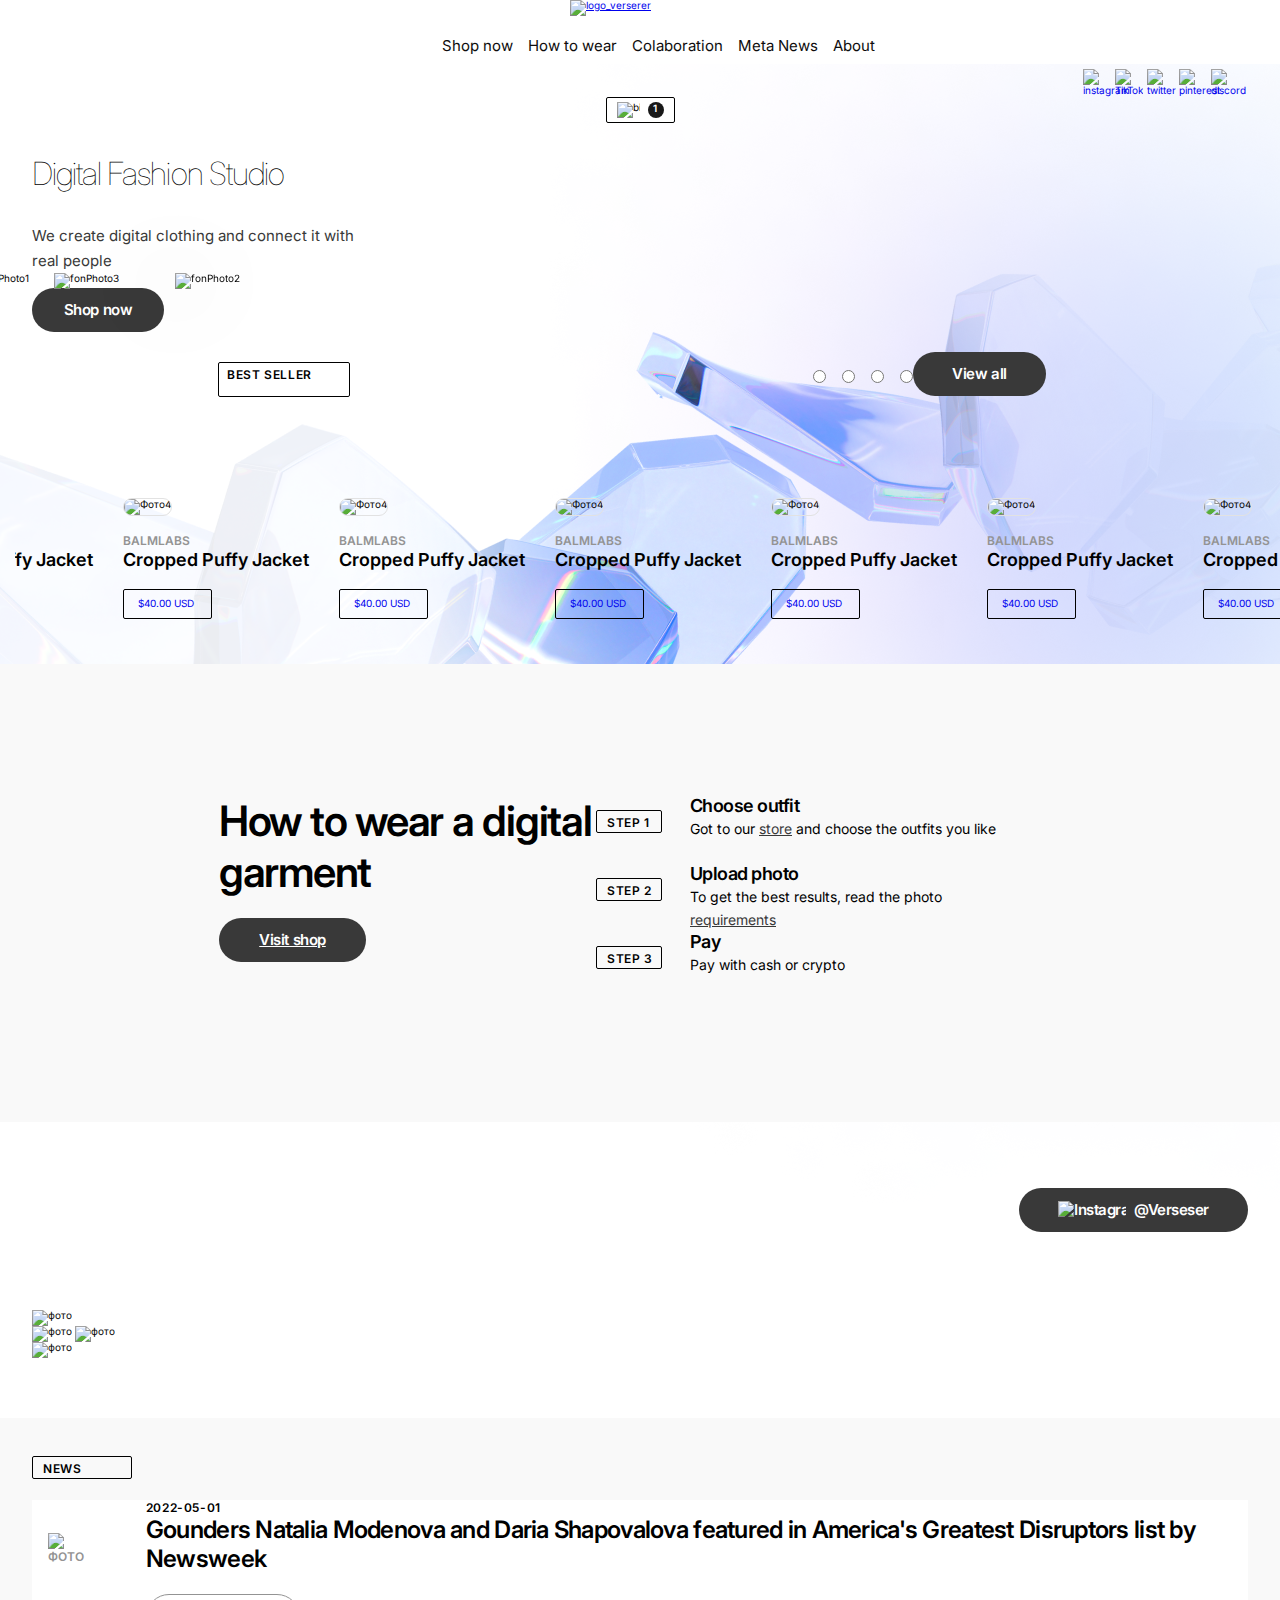
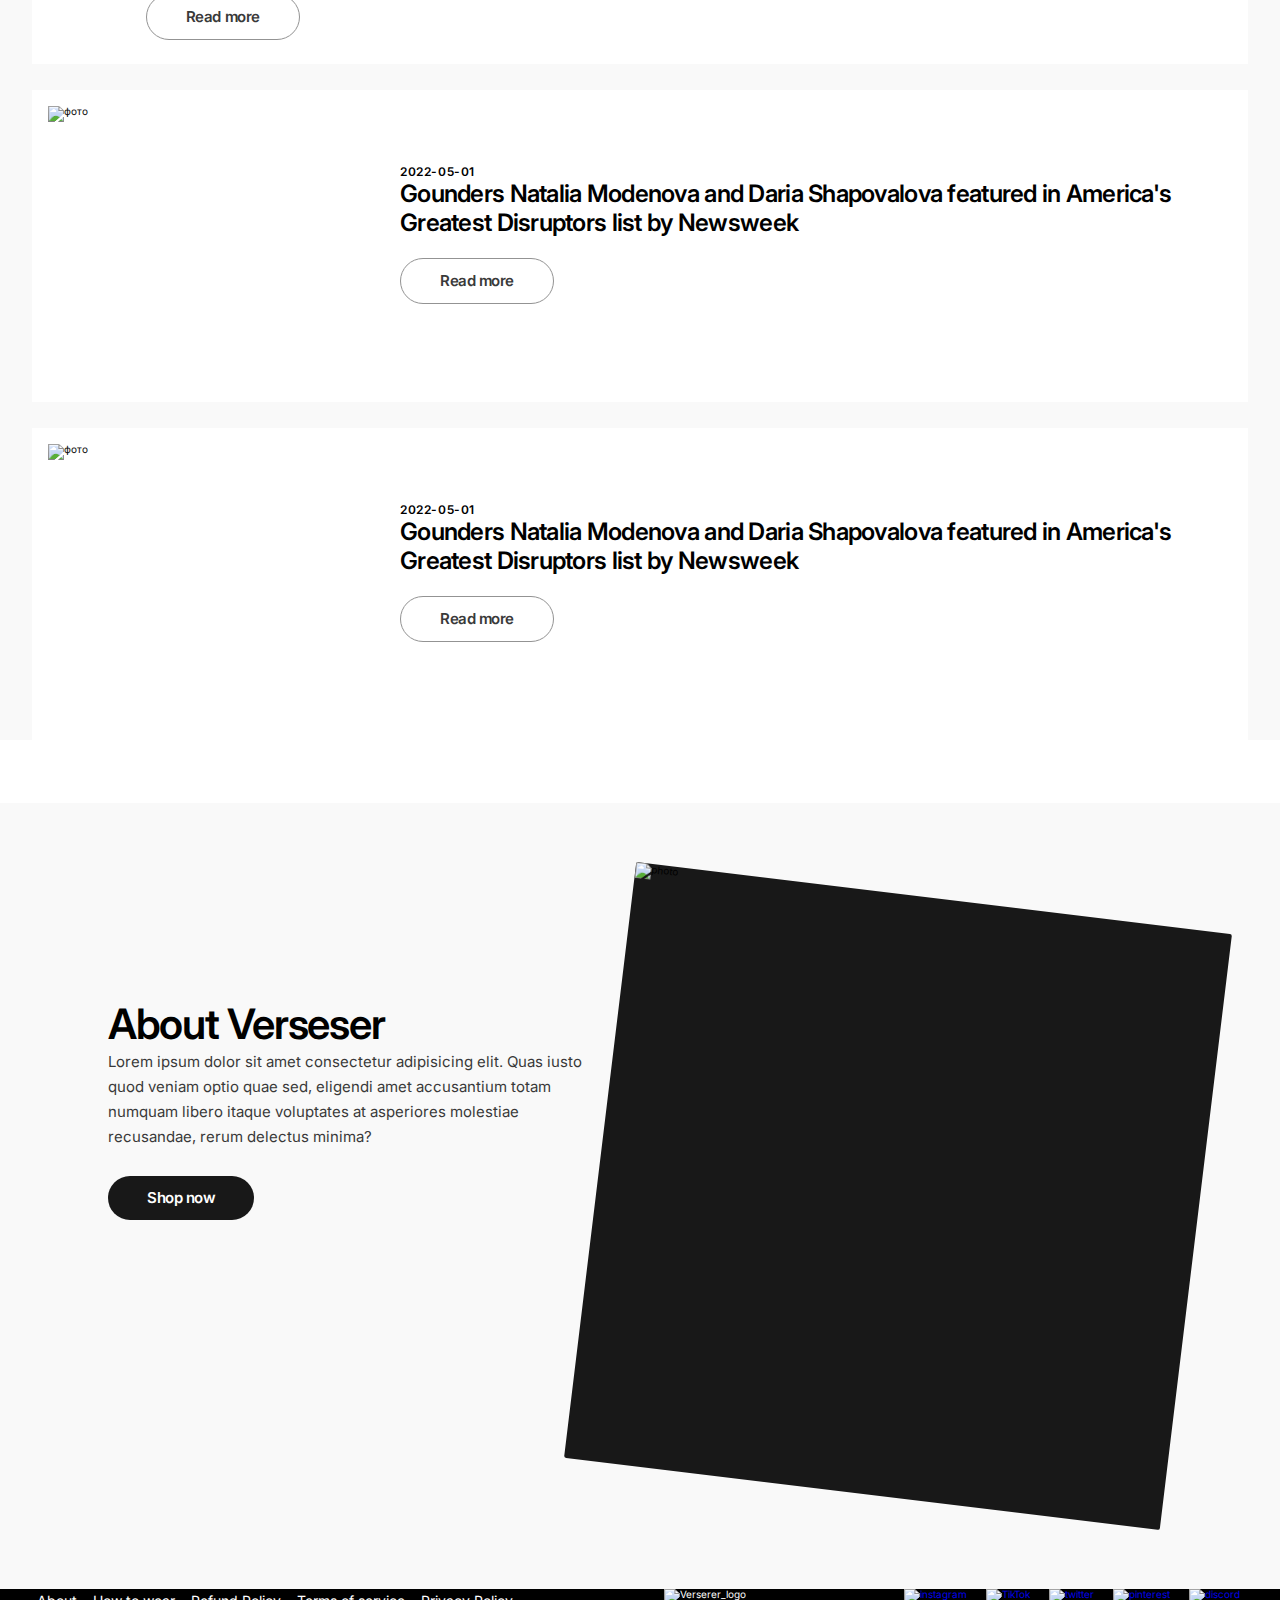
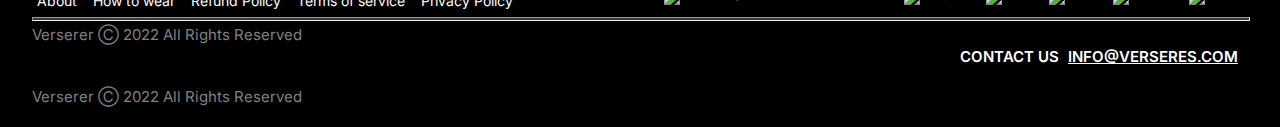
==== commit 50ab5497: "modified:   index.html 	modified:   CSS/style.css 	img/Jacket.jpg 	img/five.jpg 	img/four.jpg 	img/m" ====
--- a/index.html
+++ b/index.html
@@ -9,235 +9,280 @@
     <title>Pampam</title>
 </head>
 <body>
-    <header>
-            <a class="logo1" href="#"><img src="/img/versererheader.png" alt="logo_verserer"></a>
+    <header class="wrapper">
+
+            <a href="form.html"><img class="logo1" src="SVG/logo1.svg" alt="logo_verserer"></a>
+            <nav class="nav">
+                <ul class="navul">
+                    <li><a class="pfornav" href="#">Shop now</a></li>
+                    <li><a class="pfornav" href="#">How to wear</a></li>
+                    <li><a class="pfornav" href="#">Colaboration</a></li>
+                    <li><a class="pfornav" href="#">Meta News</a></li>
+                    <li><a class="pfornav" href="#">About</a></li>
+                </ul>
+            </nav>
+            <div class="svghead">
+                
+                <a class="links0" href="#"><img src="SVG/inst.svg" alt="instagram">
+                    </a>
+                <a class="links0" href="#"><img src="SVG/TT.svg" alt="TikTok">
+                    </a>
+                <a class="links0" href="#"><img src="SVG/twit.svg" alt="twitter">
+                    </a>
+                <a class="links0" href="#"><img src="SVG/pinterest.svg" alt="pinterest">
+                    </a>
+                <a class="links0" href="#"><img src="SVG/discord.svg" alt="discord">
+                    </a>
+            </div>
+            <button class="button1"> <img src="SVG/bin.svg" alt="bin"><span>1</span></button>
+            <button class="button2"> <img src="SVG/menu.svg" alt="menu"></button>
+           
+        
+    </header>
+    <main >
+        <section class="back">
+            <div class="wrapper">
+                <h1  class="arth1"> Digital Fashion Studio</h1>
             
-            <ul class ="ulhead">
-                <a class="head active" href="#">Shop now <svg width="16" height="16" viewBox="0 0 16 16" fill="none" xmlns="http://www.w3.org/2000/svg">
-                    <g clip-path="url(#clip0_47_4186)">
-                    <path d="M4.94 5.86874L8 8.73124L11.06 5.86874L12 6.74999L8 10.5L4 6.74999L4.94 5.86874Z" fill="#323232"/>
-                    </g>
-                    <defs>
-                    <clipPath id="clip0_47_4186">
-                    <rect width="15" height="16" fill="white" transform="translate(16 0.5) rotate(90)"/>
-                    </clipPath>
-                    </defs>
-                    </svg>
-                    </a>
-                <a class="head" href="#">How to wear</a>
-                <a class="head" href="#">Colaboration</a>
-                <a class="head" href="#">Meta News</a>
-                <a class="head" href="#">About</a>
+                <p class="T_15"> We create digital clothing and connect it with real people</p>
+            
+                <a class="Shop_now" href="#">Shop now</a>
+            </div>
+            <div class="fon_photo wrapper">
+                <div class="teeth">
+
+                </div>
+                <img class="fon_photo1" src="img/main1.png" alt="fonPhoto1">
+                <img class="fon_photo2" src="img/main2.png" alt="fonPhoto2">
+                <img class="fon_photo3" src="img/main3.png" alt="fonPhoto3">
+            </div>      
+        </section>
+
+        <section >
+            <div class="wrapper">
+                <div class="h2vithradio">
+                    <h2 class="BestSeller">Best seller</h2>
+                    
+                    <form class="form1">
+                        <div class="label">
+                            <label>
+                                <input type="radio" id="radioButton1" name="radio">
+                            </label>
+                            <label>
+                                <input type="radio" id="radioButton2" name="radio">
+                            </label>
+                            <label>
+                                <input type="radio" id="radioButton3" name="radio">
+                            </label>
+                            <label>
+                                <input type="radio" id="radioButton4" name="radio">
+                            </label>
+                            
+                        </div>
+                        
+                    </form>
+                    <a class="view_all0" href = "#">View all</a>
+                </div>
+            </div>
+                <div class="BALMLABS">
+                    <article>
+                        <img class="artimg" src="img/Jacket.jpg" alt="Фото2">
+                        <h3 class="art">BALMLABS</h3>
+                        <p class="artP">Cropped Puffy Jacket</p>
+                        <a class="plashka_Price" href="#">$40.00 USD</a>
+                    </article>
+                    <article>
+                        <img class="artimg" src="img/Jacket.jpg" alt="Фото3">
+                        <h3 class="art">BALMLABS</h3>
+                        <p class="artP">Cropped Puffy Jacket</p>
+                        <a class="plashka_Price" href="#">$40.00 USD</a>
+                    </article>
+                    <article>
+                        <img class="artimg" src="img/Jacket.jpg" alt="Фото4">
+                        <h3 class="art">BALMLABS</h3>
+                        <p class="artP">Cropped Puffy Jacket</p>
+                        <a class="plashka_Price" href="#">$40.00 USD</a>
+                    </article>
+                    <article>
+                        <img class="artimg" src="img/Jacket.jpg" alt="Фото4">
+                        <h3 class="art">BALMLABS</h3>
+                        <p class="artP">Cropped Puffy Jacket</p>
+                        <a class="plashka_Price" href="#">$40.00 USD</a>
+                    </article>
+                    <article>
+                        <img class="artimg" src="img/Jacket.jpg" alt="Фото4">
+                        <h3 class="art">BALMLABS</h3>
+                        <p class="artP">Cropped Puffy Jacket</p>
+                        <a class="plashka_Price" href="#">$40.00 USD</a>
+                    </article>
+                    <article>
+                        <img class="artimg" src="img/Jacket.jpg" alt="Фото4">
+                        <h3 class="art">BALMLABS</h3>
+                        <p class="artP">Cropped Puffy Jacket</p>
+                        <a class="plashka_Price" href="#">$40.00 USD</a>
+                    </article>
+                    <article>
+                        <img class="artimg" src="img/Jacket.jpg" alt="Фото4">
+                        <h3 class="art">BALMLABS</h3>
+                        <p class="artP">Cropped Puffy Jacket</p>
+                        <a class="plashka_Price" href="#">$40.00 USD</a>
+                    </article>
+                    <article>
+                        <img class="artimg" src="img/Jacket.jpg" alt="Фото4">
+                        <h3 class="art">BALMLABS</h3>
+                        <p class="artP">Cropped Puffy Jacket</p>
+                        <a class="plashka_Price" href="#">$40.00 USD</a>
+                    </article>
+                    <article>
+                        <img class="artimg" src="img/Jacket.jpg" alt="Фото4">
+                        <h3 class="art">BALMLABS</h3>
+                        <p class="artP">Cropped Puffy Jacket</p>
+                        <a class="plashka_Price" href="#">$40.00 USD</a>
+                    </article>
+                </div>
+            <a class="view_all" href = "#">View all</a>
+        </section>
+
+        <section class="three">
+            <div class="wrapper">
+                <div class="htwgflex">
+                    <div class="htwgwvs">
+                        <h2 class="htwdg">How to wear a digital garment  </h2>
+                        <a class="VisitShop1" href="#"> Visit shop </a>
+                    </div>
+                    <ul class="UlSteps">
+                        <li class="stepflex">
+                            <h3 class="steps" >Step 1</h3>
+                            <div>
+                                <p class="ulp1">Choose outfit</p>
+                                <p class="ulp2">Got to our <a class= "ula" href="#">store</a> and choose the outfits you like</p>
+                            </div>
+                        </li>
+                        <li class="stepflex">
+                            <h3 class="steps">Step 2</h3>
+                            <div>
+                                <p class="ulp1">Upload photo</p>
+                                <p class="ulp2"> To get the best results, read the photo <a class= "ula" href="#">requirements</a> </p>
+                            </div>
+                        </li>
+                        <li class="stepflex">
+                            <h3 class="steps">Step 3</h3>
+                            <div>
+                                <p class="ulp1">Pay</p>
+                                <p class="ulp2"> Pay with cash or crypto </p>
+                            </div>
+                        </li>
+                    </ul>
+                </div>
+                <a class="VisitShop" href="#"> Visit shop </a>
+        </div>
+        </section> 
+        <section class="four"> 
+            <h2 class="sr-only ">Photos</h2>
+            <div class="wrapper">
+                <a class="VerButsr" href="#"><img src="SVG/inst.svg" alt="Instagram"> @Verseser</a>
+                <div class="photoflex">
+                    <img class ="photo1" src="img/one.jpg" alt="фото">
+                    <div class="photo2flex">
+                        <img class ="photo2" src="img/two.jpg" alt="фото">
+                        <img class ="photo3" src="img/three.jpg" alt="фото">
+                    </div>
+                    <img class ="photo4" src="img/four.jpg" alt="фото">
+                </div>
+            </div>
+            <a class="VerBut" href="#"><img src="SVG/inst.svg" alt="Instagram"> @Verseser</a>
+        </section>
+
+        <section class="five">
+            <div class="wrapper">
+            <h2 class ="plashka">News</h2>
+            <div class="artflex">
+                <article class="artone">
+                    <div class="art">
+                        <img class="imginart" src="img/three.jpg" alt="фото">
+                    </div>
+                    <div class="artinfo">
+                        <time class="timeintart">2022-05-01</time>
+                        <h3 class="arth">Gounders Natalia Modenova and Daria Shapovalova featured in America's Greatest Disruptors list by Newsweek</h3>
+                        <a class="readMore" href="#">Read more</a>
+                    </div>
+                </article>
+                <article class="artone">
+                    <img class="imginart" src="img/five.jpg" alt="фото">
+                    <div class="artinfo">
+                        <time class="timeintart">2022-05-01</time>
+                        <h3 class="arth">Gounders Natalia Modenova and Daria Shapovalova featured in America's Greatest Disruptors list by Newsweek</h3>
+                        <a class="readMore" href="#">Read more</a>
+                    </div>
+                </article>
+                <article class="artone">
+                    <img class="imginart" src="img/two.jpg" alt="фото">
+                    <div class="artinfo">
+                        <time class="timeintart">2022-05-01</time>
+                        <h3 class="arth">Gounders Natalia Modenova and Daria Shapovalova featured in America's Greatest Disruptors list by Newsweek</h3>
+                        <a class="readMore" href="#">Read more</a>
+                    </div>
+                </article>
+            </div>
+        </div>
+        </section>
+
+        <section class="six">
+            <div class="wrapper">
+                <div class="abflex">
+                        <div class="ab_v">
+                        <h2 class="about_v">About Verseser</h2>
+                        <p class="about_v_p">Lorem ipsum dolor sit amet consectetur adipisicing elit. Quas iusto quod veniam optio quae sed, eligendi amet accusantium totam numquam libero itaque voluptates at asperiores molestiae recusandae, rerum delectus minima?</p>
+                        <a class="ShopNow1" href="#">Shop now</a>
+                    </div>
+                    <div class="lastp1">
+                    <div class="lastpicture">
+                        <div class="rectangle"> <img class="about_v_photo" src="img/six.jpg" alt="photo"></div>
+                    </div>
+                    </div> 
+                </div>
+            </div>
+        </section>
+    </main>
+    <footer >
+
+        <div class="wrapper">
+            <div class="forfoot">
+                <ul class="uifoot1">
+                        <li><a class="foot" href="#">About</a></li>
+                        <li><a class="foot" href="#">How to wear</a></li>
+                        <li><a class="foot" href="#">Refund Policy</a></li>
+                        <li><a class="foot" href="#">Terms of service</a></li>
+                        <li><a class="foot" href="#">Privacy Policy</a></li>
+                </ul>
+                <img class="logo" src="SVG/logo.svg" alt="Verserer_logo">
+                <div class="svglink">
+                    <a class="links" href="#"><img src="SVG/inst.svg" alt="instagram">
+                        </a>
+                    <a class="links" href="#"><img src="SVG/TT.svg" alt="TikTok">
+                        </a>
+                    <a class="links" href="#"><img src="SVG/twit.svg" alt="twitter">
+                        </a>
+                    <a class="links" href="#"><img src="SVG/pinterest.svg" alt="pinterest">
+                        </a>
+                    <a class="links" href="#"><img src="SVG/discord.svg" alt="discord">
+                        </a>
+                </div>
+            </div>
+            <ul class="uifoot">
+            <li><a class="foot" href="#">About</a></li>
+            <li><a class="foot" href="#">How to wear</a></li>
+            <li><a class="foot" href="#">Refund Policy</a></li>
+            <li><a class="foot" href="#">Terms of service</a></li>
+            <li><a class="foot" href="#">Privacy Policy</a></li>
             </ul>
-            <div class="headersocial allsocial" >
-                <a class="links" href="#"> <svg width="18" height="18" viewBox="0 0 18 18" fill="none" xmlns="http://www.w3.org/2000/svg">
-                    <path d="M9.00002 0.666504C11.2642 0.666504 11.5467 0.674837 12.435 0.716504C13.3225 0.758171 13.9267 0.897337 14.4584 1.104C15.0084 1.31567 15.4717 1.60234 15.935 2.06484C16.3588 2.48142 16.6866 2.98533 16.8959 3.5415C17.1017 4.07234 17.2417 4.67734 17.2834 5.56484C17.3225 6.45317 17.3334 6.73567 17.3334 8.99984C17.3334 11.264 17.325 11.5465 17.2834 12.4348C17.2417 13.3223 17.1017 13.9265 16.8959 14.4582C16.6873 15.0147 16.3593 15.5187 15.935 15.9348C15.5183 16.3584 15.0144 16.6863 14.4584 16.8957C13.9275 17.1015 13.3225 17.2415 12.435 17.2832C11.5467 17.3223 11.2642 17.3332 9.00002 17.3332C6.73585 17.3332 6.45335 17.3248 5.56502 17.2832C4.67752 17.2415 4.07335 17.1015 3.54169 16.8957C2.98529 16.6869 2.48129 16.359 2.06502 15.9348C1.64119 15.5183 1.3133 15.0144 1.10419 14.4582C0.89752 13.9273 0.758354 13.3223 0.716687 12.4348C0.67752 11.5465 0.666687 11.264 0.666687 8.99984C0.666687 6.73567 0.67502 6.45317 0.716687 5.56484C0.758354 4.6765 0.89752 4.07317 1.10419 3.5415C1.31272 2.98499 1.64069 2.48094 2.06502 2.06484C2.48141 1.64086 2.98538 1.31295 3.54169 1.104C4.07335 0.897337 4.67669 0.758171 5.56502 0.716504C6.45335 0.677337 6.73585 0.666504 9.00002 0.666504ZM9.00002 4.83317C7.89495 4.83317 6.83514 5.27216 6.05374 6.05356C5.27234 6.83496 4.83335 7.89477 4.83335 8.99984C4.83335 10.1049 5.27234 11.1647 6.05374 11.9461C6.83514 12.7275 7.89495 13.1665 9.00002 13.1665C10.1051 13.1665 11.1649 12.7275 11.9463 11.9461C12.7277 11.1647 13.1667 10.1049 13.1667 8.99984C13.1667 7.89477 12.7277 6.83496 11.9463 6.05356C11.1649 5.27216 10.1051 4.83317 9.00002 4.83317V4.83317ZM14.4167 4.62484C14.4167 4.34857 14.3069 4.08362 14.1116 3.88827C13.9162 3.69292 13.6513 3.58317 13.375 3.58317C13.0988 3.58317 12.8338 3.69292 12.6385 3.88827C12.4431 4.08362 12.3334 4.34857 12.3334 4.62484C12.3334 4.9011 12.4431 5.16606 12.6385 5.36141C12.8338 5.55676 13.0988 5.6665 13.375 5.6665C13.6513 5.6665 13.9162 5.55676 14.1116 5.36141C14.3069 5.16606 14.4167 4.9011 14.4167 4.62484ZM9.00002 6.49984C9.66306 6.49984 10.2989 6.76323 10.7678 7.23207C11.2366 7.70091 11.5 8.3368 11.5 8.99984C11.5 9.66288 11.2366 10.2988 10.7678 10.7676C10.2989 11.2364 9.66306 11.4998 9.00002 11.4998C8.33698 11.4998 7.70109 11.2364 7.23225 10.7676C6.76341 10.2988 6.50002 9.66288 6.50002 8.99984C6.50002 8.3368 6.76341 7.70091 7.23225 7.23207C7.70109 6.76323 8.33698 6.49984 9.00002 6.49984V6.49984Z" fill="#939393"/>
-                    </svg></a>
-                <a class="links" href="#"> <svg width="12" height="14" viewBox="0 0 12 14" fill="none" xmlns="http://www.w3.org/2000/svg">
-                    <path d="M12 6.03369V3.66702C10.8917 3.66702 10.0458 3.37119 9.5 2.79619C8.93979 2.13996 8.62594 1.30892 8.6125 0.446192V0.275358L6.375 0.221191C6.375 0.221191 6.375 0.317025 6.375 0.446192V9.83369C6.29825 10.2531 6.09466 10.6388 5.79173 10.9389C5.48879 11.2389 5.1011 11.4388 4.68098 11.5115C4.26086 11.5842 3.82854 11.5262 3.4424 11.3455C3.05625 11.1647 2.73487 10.8698 2.52163 10.5006C2.3084 10.1314 2.21358 9.70562 2.24997 9.28081C2.28637 8.856 2.45223 8.45258 2.72517 8.12503C2.9981 7.79747 3.36497 7.56154 3.77624 7.44909C4.1875 7.33663 4.62337 7.35308 5.025 7.49619V5.20452C4.79083 5.16615 4.55396 5.14665 4.31667 5.14619C3.46291 5.14619 2.62833 5.39936 1.91846 5.87368C1.20858 6.348 0.655307 7.02217 0.328589 7.81094C0.00187027 8.59971 -0.083614 9.46765 0.0829455 10.305C0.249505 11.1423 0.660628 11.9115 1.26432 12.5152C1.86802 13.1189 2.63718 13.53 3.47453 13.6966C4.31188 13.8631 5.17982 13.7777 5.96859 13.4509C6.75735 13.1242 7.43153 12.5709 7.90585 11.8611C8.38017 11.1512 8.63334 10.3166 8.63334 9.46286C8.63287 9.28596 8.62174 9.10925 8.6 8.93369V5.12119C9.61743 5.75658 10.8012 6.07428 12 6.03369Z" fill="#939393"/>
-                    </svg></a>
-                <a class="links" href="#"> <svg width="18" height="15" viewBox="0 0 18 15" fill="none" xmlns="http://www.w3.org/2000/svg">
-                    <path d="M17.75 2.00005L15.875 2.31255L17.125 0.750052L14.9375 1.37505C12.125 -1.74995 7.75 1.68755 9 4.50005C4 4.50005 1.5 0.750052 1.5 0.750052C1.5 0.750052 -0.375 3.56255 2.75 5.75005L0.875 5.12505C0.875 7.00005 2.125 8.25005 4.3125 8.87505H2.125C3.375 11.3751 5.5625 11.3751 5.5625 11.3751C5.5625 11.3751 3.6875 12.9376 0.25 12.9376C10.5625 17.9376 16.8125 8.56255 15.875 3.56255L17.75 2.00005Z" fill="#939393"/>
-                    </svg></a>
-                <a class="links" href="#"> <svg width="14" height="16" viewBox="0 0 14 16" fill="none" xmlns="http://www.w3.org/2000/svg">
-                    <path d="M7.2 0C2.8 0 0.5 2.8 0.5 5.9C0.5 7.4 1.3 8.9 2.6 9.7C3 9.9 2.9 9.7 3.2 8.5C3.2 8.4 3.2 8.3 3.1 8.2C1.3 6 2.8 1.7 7 1.7C13.1 1.7 11.9 10.1 8.1 10.1C7.3 10.2 6.6 9.6 6.6 8.8V8.4C7 7.3 7.3 6.3 7.4 5.2C7.4 3.1 4.3 3.4 4.3 6.2C4.3 6.7 4.4 7.2 4.6 7.6C4.6 7.6 3.6 11.7 3.4 12.4C3.2 13.6 3.3 14.8 3.5 15.9C3.4 16 3.5 16 3.5 16H3.6C4.3 15 4.9 14 5.3 12.9C5.4 12.4 5.9 10.6 5.9 10.6C6.4 11.3 7.3 11.7 8.2 11.7C11.3 11.7 13.5 9 13.5 5.7C13.5 2.4 10.7 0 7.2 0Z" fill="#939393"/>
-                    </svg></a>
-                <a class="links" href="#"> <svg width="18" height="14" viewBox="0 0 18 14" fill="none" xmlns="http://www.w3.org/2000/svg">
-                    <path d="M11.35 0.549805C11.1845 0.846211 11.037 1.15232 10.9083 1.46647C9.64396 1.26651 8.35602 1.26651 7.09166 1.46647C6.96298 1.15232 6.81549 0.846211 6.64999 0.549805C5.45898 0.753305 4.30116 1.11775 3.20833 1.63314C1.25411 4.45338 0.367856 7.87727 0.708325 11.2915C1.98186 12.2489 3.41121 12.979 4.93333 13.4498C5.27992 12.992 5.58924 12.5071 5.85833 11.9998C5.36172 11.8167 4.88441 11.585 4.43333 11.3081C4.55704 11.2258 4.67407 11.1339 4.78333 11.0331C6.09871 11.6667 7.53997 11.9958 8.99999 11.9958C10.46 11.9958 11.9013 11.6667 13.2167 11.0331C13.3333 11.1331 13.45 11.2248 13.5667 11.3081C13.1131 11.5828 12.6363 11.8171 12.1417 12.0081C12.3996 12.5269 12.7006 13.0231 13.0417 13.4915C14.5619 13.0223 15.9888 12.292 17.2583 11.3331C17.607 7.91831 16.72 4.49162 14.7583 1.6748C13.6778 1.14875 12.5314 0.770363 11.35 0.549805V0.549805ZM6.23333 9.34147C5.81631 9.31153 5.42711 9.12121 5.14743 8.81045C4.86774 8.49969 4.71932 8.09266 4.73333 7.6748C4.71721 7.2564 4.8649 6.84821 5.145 6.53698C5.42511 6.22575 5.81554 6.03603 6.23333 6.00814C6.65111 6.03603 7.04154 6.22575 7.32165 6.53698C7.60175 6.84821 7.74944 7.2564 7.73333 7.6748C7.74944 8.09321 7.60175 8.5014 7.32165 8.81263C7.04154 9.12386 6.65111 9.31358 6.23333 9.34147V9.34147ZM11.7667 9.34147C11.3496 9.31153 10.9604 9.12121 10.6808 8.81045C10.4011 8.49969 10.2527 8.09266 10.2667 7.6748C10.2505 7.2564 10.3982 6.84821 10.6783 6.53698C10.9584 6.22575 11.3489 6.03603 11.7667 6.00814C12.1852 6.03395 12.5769 6.22306 12.8574 6.53476C13.138 6.84646 13.2849 7.25585 13.2667 7.6748C13.2849 8.09376 13.138 8.50314 12.8574 8.81485C12.5769 9.12655 12.1852 9.31566 11.7667 9.34147V9.34147Z" fill="#939393"/>
-                    </svg></a>
-            </div>
-            <div class="footerbut">
-                <button class="button1"> <svg width="16" height="16" viewBox="0 0 16 16" fill="none" xmlns="http://www.w3.org/2000/svg">
-                    <path d="M5.25 15.5C4.8375 15.5 4.4845 15.3533 4.191 15.0597C3.897 14.7657 3.75 14.4125 3.75 14C3.75 13.5875 3.897 13.2343 4.191 12.9403C4.4845 12.6467 4.8375 12.5 5.25 12.5C5.6625 12.5 6.0155 12.6467 6.309 12.9403C6.603 13.2343 6.75 13.5875 6.75 14C6.75 14.4125 6.603 14.7657 6.309 15.0597C6.0155 15.3533 5.6625 15.5 5.25 15.5ZM12.75 15.5C12.3375 15.5 11.9845 15.3533 11.691 15.0597C11.397 14.7657 11.25 14.4125 11.25 14C11.25 13.5875 11.397 13.2343 11.691 12.9403C11.9845 12.6467 12.3375 12.5 12.75 12.5C13.1625 12.5 13.5157 12.6467 13.8097 12.9403C14.1033 13.2343 14.25 13.5875 14.25 14C14.25 14.4125 14.1033 14.7657 13.8097 15.0597C13.5157 15.3533 13.1625 15.5 12.75 15.5ZM4.6125 3.5L6.4125 7.25H11.6625L13.725 3.5H4.6125ZM5.25 11.75C4.6875 11.75 4.2625 11.503 3.975 11.009C3.6875 10.5155 3.675 10.025 3.9375 9.5375L4.95 7.7L2.25 2H1.48125C1.26875 2 1.09375 1.928 0.95625 1.784C0.81875 1.6405 0.75 1.4625 0.75 1.25C0.75 1.0375 0.822 0.85925 0.966 0.71525C1.1095 0.57175 1.2875 0.5 1.5 0.5H2.71875C2.85625 0.5 2.9875 0.5375 3.1125 0.6125C3.2375 0.6875 3.33125 0.79375 3.39375 0.93125L3.9 2H14.9625C15.3 2 15.5312 2.125 15.6562 2.375C15.7812 2.625 15.775 2.8875 15.6375 3.1625L12.975 7.9625C12.8375 8.2125 12.6563 8.40625 12.4313 8.54375C12.2063 8.68125 11.95 8.75 11.6625 8.75H6.075L5.25 10.25H13.5187C13.7312 10.25 13.9062 10.3217 14.0438 10.4653C14.1813 10.6093 14.25 10.7875 14.25 11C14.25 11.2125 14.178 11.3905 14.034 11.534C13.8905 11.678 13.7125 11.75 13.5 11.75H5.25ZM6.4125 7.25H11.6625H6.4125Z" fill="#181818"/>
-                    </svg><span>1</span></button>
-                <button class="button2"><svg width="18" height="12" viewBox="0 0 18 12" fill="none" xmlns="http://www.w3.org/2000/svg">
-                    <path d="M18 12H6V10H18V12ZM18 7H0V5H18V7ZM18 2H6V0H18V2Z" fill="#393939"/>
-                    </svg></button>
-            </div>
-    </header>
-    <main>
-        <section class="one wrapper">
-            <div class="wrapper logo">
-            <div>
-            <h1 class="arth1" > Digital Fashion Studio</h1>
-            <p class="T_15"> We create digital clothing and connect it with real people</p>
-            <a class="Shop_now" href="#">Shop now</a>
-            </div>
-            <img class="small" src="./img/Sec1big.png" alt="photo">
-            </div>
-        </section>
-
-        <section class="two wrapper">
-            
-            <div class="twotwo">
-                <h2 class="BestSeller"> Best seller</h2>
-                
-                <div>
-                    <input type="radio" id="radioButton1" name="radio">
-                    <input type="radio" id="radioButton2" name="radio">
-                    <input type="radio" id="radioButton3" name="radio">
-                    <input type="radio" id="radioButton4" name="radio">
-                </div>
-            </div>
-
-            <div class="articletwo">
-                <article>           
-                    <img class="artimg" src="./img/Sec2.png" alt="photo1">
-                    <p class="art" >BALMLABS</p>
-                    <h3 class="artP">Cropped Puffy Jacket</h3>
-                    <a class="plashka_Price" href="#">$40.00 USD</a>
-                </article>
-                <article>
-                    <img class="artimg" src="./img/Sec2.png" alt="photo2">
-                    <p class="art" >BALMLABS</p>
-                    <h3 class="artP" >Cropped Puffy Jacket</h3>
-                    <a class="plashka_Price" href="#">$40.00 USD</a>
-                </article>
-                <article class="hide">
-                    <img class="artimg" src="./img/Sec2.png" alt="photo3">
-                    <p class="art" >BALMLABS</p>
-                    <h3 class="artP" >Cropped Puffy Jacket</h3>
-                    <a class="plashka_Price" href="#">$40.00 USD</a>
-                </article>
-                <article class="hide">
-                    <img class="artimg" src="./img/Sec2.png" alt="photo4">
-                    <p class="art" >BALMLABS</p>
-                    <h3 class="artP">Cropped Puffy Jacket</h3>
-                    <a class="plashka_Price" href="#">$40.00 USD</a>
-                </article>
-            </div >
-            <a class="view_all" href="#">View all</a>
-        </section>
-
-        <section class="three wrapper">
-            <h2 class="htwdg" >How to wear a digital garment  </h2>
-            <ol class="ol">
-                <li>
-                <p class="steps"> Step 1</p>
-                <h3 class="ulp1"> Choose outfit </h3>
-                <p class="ulp2"> Got to our <a href="#">store</a> and choose the outfits you like</p>
-                </li>
-                
-                <li>
-                <p class="steps"> Step 2</p>
-                <h3 class="ulp1">Upload photo </h3>
-                <p class="ulp2"> To get the best results, read the photo <a href="#">requirements</a> </p>
-                </li>
-
-                <li>
-                <p class="steps"> Step 3</p>
-                <h3 class="ulp1"> Pay</h3>
-                <p class="ulp2"> Pay with cash or crypto </p>
-                </li>
-            </ol>
-            <a class="VisitShop1" href="#"> Visit shop </a>
-        </section>
-
-        <section class="four wrapper">
-            <h2 class="hide2">photo</h2>
-            <div class="collage">
-            <img class="photo2" src="./img/Rectangle 2.png" alt="photo">
-            <div class="collagemini">
-            <img class="photo3" src="/img/Rectangle 3.png" alt="photo">
-            <img class="photo4" src="./img/Sec3.png" alt="photo">
-            </div>
-            <img class="photo5" src="./img/Rectangle 5.png" alt="photo">
-            <a class="VerBut" href="#"><img src="#" alt="@Verseser"></a>
-            </div>
-        </section>
-
-        <section class="five wrapper">
-            <h2 class="plashka"> News </h2>
-            <ul class="sec5">
-                <li>
-                <img class="imginart" src="./img/Sec4.1.png" alt="photo">
-                <div>
-                    <p class="timeintart">01.05.2022</p>
-                    <p class="arth">Gounders Natalia Modenova and Daria Shapovalova featured in America's Greatest Disruptors list by Newsweek</p>
-                    <a class="readMore" href="#">Read more</a>
-                </div>
-                </li>
-
-                <li>
-                <img class="imginart" src="./img/Sec4.2.png" alt="photo">
-                <div>
-                    <p class="timeintart">01.05.2022</p>
-                    <p class="arth">Gounders Natalia Modenova and Daria Shapovalova featured in America's Greatest Disruptors list by Newsweek</p>
-                    <a class="readMore" href="#">Read more</a>
-                </div>
-                </li>
-
-                <li>
-                <img class="imginart" src="./img/Sec4.3.png" alt="photo">
-                <div>
-                    <p class="timeintart">01.05.2022</p>
-                    <p class="arth">Gounders Natalia Modenova and Daria Shapovalova featured in America's Greatest Disruptors list by Newsweek</p>
-                    <a class="readMore" href="#">Read more</a>
-                </div>
-                </li>
-            </ul>
-        </section>
-
-        <section class="six wrapper">
-            <div>
-                <h3 class="about_v">About Verseser</h3>
-                <p class="about_v_p">Lorem ipsum dolor sit amet, consectetur adipiscing elit, sed do eiusmod tempor incididunt ut labore et dolore magna aliqua. Ut enim ad minim veniam, quis nostrud exercitation ullamco laboris nisi ut aliquip ex ea commodo consequat. Duis aute irure dolor in reprehenderit in voluptate velit esse cillum dolore eu fugiat nulla pariatur. Excepteur sint occaecat cupidatat non proident, sunt in culpa qui officia deserunt mollit anim id est laborum.</p>
-                <a class="ShopNow1" href="#"> Shop now </a>
-            </div>
-            
-            <div class="rectangle">
-            <img class="photoup" src="./img/Rectangleup.png" alt="photo">
-            </div>
-        </section>
-    </main>
-
-    <footer class="wrapper">
-        
-<div class="allfooter">
-            <div class="footerlogo allsocial">
-                <a class="logo" href="#"> <img src="./img/versererfooter.png" alt="logo_verserer"> </a>
-                <div>
-                    <a class="links" href="#"> <svg width="18" height="18" viewBox="0 0 18 18" fill="none" xmlns="http://www.w3.org/2000/svg">
-                        <path d="M9.00002 0.666504C11.2642 0.666504 11.5467 0.674837 12.435 0.716504C13.3225 0.758171 13.9267 0.897337 14.4584 1.104C15.0084 1.31567 15.4717 1.60234 15.935 2.06484C16.3588 2.48142 16.6866 2.98533 16.8959 3.5415C17.1017 4.07234 17.2417 4.67734 17.2834 5.56484C17.3225 6.45317 17.3334 6.73567 17.3334 8.99984C17.3334 11.264 17.325 11.5465 17.2834 12.4348C17.2417 13.3223 17.1017 13.9265 16.8959 14.4582C16.6873 15.0147 16.3593 15.5187 15.935 15.9348C15.5183 16.3584 15.0144 16.6863 14.4584 16.8957C13.9275 17.1015 13.3225 17.2415 12.435 17.2832C11.5467 17.3223 11.2642 17.3332 9.00002 17.3332C6.73585 17.3332 6.45335 17.3248 5.56502 17.2832C4.67752 17.2415 4.07335 17.1015 3.54169 16.8957C2.98529 16.6869 2.48129 16.359 2.06502 15.9348C1.64119 15.5183 1.3133 15.0144 1.10419 14.4582C0.89752 13.9273 0.758354 13.3223 0.716687 12.4348C0.67752 11.5465 0.666687 11.264 0.666687 8.99984C0.666687 6.73567 0.67502 6.45317 0.716687 5.56484C0.758354 4.6765 0.89752 4.07317 1.10419 3.5415C1.31272 2.98499 1.64069 2.48094 2.06502 2.06484C2.48141 1.64086 2.98538 1.31295 3.54169 1.104C4.07335 0.897337 4.67669 0.758171 5.56502 0.716504C6.45335 0.677337 6.73585 0.666504 9.00002 0.666504ZM9.00002 4.83317C7.89495 4.83317 6.83514 5.27216 6.05374 6.05356C5.27234 6.83496 4.83335 7.89477 4.83335 8.99984C4.83335 10.1049 5.27234 11.1647 6.05374 11.9461C6.83514 12.7275 7.89495 13.1665 9.00002 13.1665C10.1051 13.1665 11.1649 12.7275 11.9463 11.9461C12.7277 11.1647 13.1667 10.1049 13.1667 8.99984C13.1667 7.89477 12.7277 6.83496 11.9463 6.05356C11.1649 5.27216 10.1051 4.83317 9.00002 4.83317V4.83317ZM14.4167 4.62484C14.4167 4.34857 14.3069 4.08362 14.1116 3.88827C13.9162 3.69292 13.6513 3.58317 13.375 3.58317C13.0988 3.58317 12.8338 3.69292 12.6385 3.88827C12.4431 4.08362 12.3334 4.34857 12.3334 4.62484C12.3334 4.9011 12.4431 5.16606 12.6385 5.36141C12.8338 5.55676 13.0988 5.6665 13.375 5.6665C13.6513 5.6665 13.9162 5.55676 14.1116 5.36141C14.3069 5.16606 14.4167 4.9011 14.4167 4.62484ZM9.00002 6.49984C9.66306 6.49984 10.2989 6.76323 10.7678 7.23207C11.2366 7.70091 11.5 8.3368 11.5 8.99984C11.5 9.66288 11.2366 10.2988 10.7678 10.7676C10.2989 11.2364 9.66306 11.4998 9.00002 11.4998C8.33698 11.4998 7.70109 11.2364 7.23225 10.7676C6.76341 10.2988 6.50002 9.66288 6.50002 8.99984C6.50002 8.3368 6.76341 7.70091 7.23225 7.23207C7.70109 6.76323 8.33698 6.49984 9.00002 6.49984V6.49984Z" fill="#939393"/>
-                        </svg></a>
-                    <a class="links" href="#"> <svg width="12" height="14" viewBox="0 0 12 14" fill="none" xmlns="http://www.w3.org/2000/svg">
-                        <path d="M12 6.03369V3.66702C10.8917 3.66702 10.0458 3.37119 9.5 2.79619C8.93979 2.13996 8.62594 1.30892 8.6125 0.446192V0.275358L6.375 0.221191C6.375 0.221191 6.375 0.317025 6.375 0.446192V9.83369C6.29825 10.2531 6.09466 10.6388 5.79173 10.9389C5.48879 11.2389 5.1011 11.4388 4.68098 11.5115C4.26086 11.5842 3.82854 11.5262 3.4424 11.3455C3.05625 11.1647 2.73487 10.8698 2.52163 10.5006C2.3084 10.1314 2.21358 9.70562 2.24997 9.28081C2.28637 8.856 2.45223 8.45258 2.72517 8.12503C2.9981 7.79747 3.36497 7.56154 3.77624 7.44909C4.1875 7.33663 4.62337 7.35308 5.025 7.49619V5.20452C4.79083 5.16615 4.55396 5.14665 4.31667 5.14619C3.46291 5.14619 2.62833 5.39936 1.91846 5.87368C1.20858 6.348 0.655307 7.02217 0.328589 7.81094C0.00187027 8.59971 -0.083614 9.46765 0.0829455 10.305C0.249505 11.1423 0.660628 11.9115 1.26432 12.5152C1.86802 13.1189 2.63718 13.53 3.47453 13.6966C4.31188 13.8631 5.17982 13.7777 5.96859 13.4509C6.75735 13.1242 7.43153 12.5709 7.90585 11.8611C8.38017 11.1512 8.63334 10.3166 8.63334 9.46286C8.63287 9.28596 8.62174 9.10925 8.6 8.93369V5.12119C9.61743 5.75658 10.8012 6.07428 12 6.03369Z" fill="#939393"/>
-                        </svg></a>
-                    <a class="links" href="#"> <svg width="18" height="15" viewBox="0 0 18 15" fill="none" xmlns="http://www.w3.org/2000/svg">
-                        <path d="M17.75 2.00005L15.875 2.31255L17.125 0.750052L14.9375 1.37505C12.125 -1.74995 7.75 1.68755 9 4.50005C4 4.50005 1.5 0.750052 1.5 0.750052C1.5 0.750052 -0.375 3.56255 2.75 5.75005L0.875 5.12505C0.875 7.00005 2.125 8.25005 4.3125 8.87505H2.125C3.375 11.3751 5.5625 11.3751 5.5625 11.3751C5.5625 11.3751 3.6875 12.9376 0.25 12.9376C10.5625 17.9376 16.8125 8.56255 15.875 3.56255L17.75 2.00005Z" fill="#939393"/>
-                        </svg></a>
-                    <a class="links" href="#"> <svg width="14" height="16" viewBox="0 0 14 16" fill="none" xmlns="http://www.w3.org/2000/svg">
-                        <path d="M7.2 0C2.8 0 0.5 2.8 0.5 5.9C0.5 7.4 1.3 8.9 2.6 9.7C3 9.9 2.9 9.7 3.2 8.5C3.2 8.4 3.2 8.3 3.1 8.2C1.3 6 2.8 1.7 7 1.7C13.1 1.7 11.9 10.1 8.1 10.1C7.3 10.2 6.6 9.6 6.6 8.8V8.4C7 7.3 7.3 6.3 7.4 5.2C7.4 3.1 4.3 3.4 4.3 6.2C4.3 6.7 4.4 7.2 4.6 7.6C4.6 7.6 3.6 11.7 3.4 12.4C3.2 13.6 3.3 14.8 3.5 15.9C3.4 16 3.5 16 3.5 16H3.6C4.3 15 4.9 14 5.3 12.9C5.4 12.4 5.9 10.6 5.9 10.6C6.4 11.3 7.3 11.7 8.2 11.7C11.3 11.7 13.5 9 13.5 5.7C13.5 2.4 10.7 0 7.2 0Z" fill="#939393"/>
-                        </svg></a>
-                    <a class="links" href="#"> <svg width="18" height="14" viewBox="0 0 18 14" fill="none" xmlns="http://www.w3.org/2000/svg">
-                        <path d="M11.35 0.549805C11.1845 0.846211 11.037 1.15232 10.9083 1.46647C9.64396 1.26651 8.35602 1.26651 7.09166 1.46647C6.96298 1.15232 6.81549 0.846211 6.64999 0.549805C5.45898 0.753305 4.30116 1.11775 3.20833 1.63314C1.25411 4.45338 0.367856 7.87727 0.708325 11.2915C1.98186 12.2489 3.41121 12.979 4.93333 13.4498C5.27992 12.992 5.58924 12.5071 5.85833 11.9998C5.36172 11.8167 4.88441 11.585 4.43333 11.3081C4.55704 11.2258 4.67407 11.1339 4.78333 11.0331C6.09871 11.6667 7.53997 11.9958 8.99999 11.9958C10.46 11.9958 11.9013 11.6667 13.2167 11.0331C13.3333 11.1331 13.45 11.2248 13.5667 11.3081C13.1131 11.5828 12.6363 11.8171 12.1417 12.0081C12.3996 12.5269 12.7006 13.0231 13.0417 13.4915C14.5619 13.0223 15.9888 12.292 17.2583 11.3331C17.607 7.91831 16.72 4.49162 14.7583 1.6748C13.6778 1.14875 12.5314 0.770363 11.35 0.549805V0.549805ZM6.23333 9.34147C5.81631 9.31153 5.42711 9.12121 5.14743 8.81045C4.86774 8.49969 4.71932 8.09266 4.73333 7.6748C4.71721 7.2564 4.8649 6.84821 5.145 6.53698C5.42511 6.22575 5.81554 6.03603 6.23333 6.00814C6.65111 6.03603 7.04154 6.22575 7.32165 6.53698C7.60175 6.84821 7.74944 7.2564 7.73333 7.6748C7.74944 8.09321 7.60175 8.5014 7.32165 8.81263C7.04154 9.12386 6.65111 9.31358 6.23333 9.34147V9.34147ZM11.7667 9.34147C11.3496 9.31153 10.9604 9.12121 10.6808 8.81045C10.4011 8.49969 10.2527 8.09266 10.2667 7.6748C10.2505 7.2564 10.3982 6.84821 10.6783 6.53698C10.9584 6.22575 11.3489 6.03603 11.7667 6.00814C12.1852 6.03395 12.5769 6.22306 12.8574 6.53476C13.138 6.84646 13.2849 7.25585 13.2667 7.6748C13.2849 8.09376 13.138 8.50314 12.8574 8.81485C12.5769 9.12655 12.1852 9.31566 11.7667 9.34147V9.34147Z" fill="#939393"/>
-                        </svg></a>
-                </div>
-            </div>
-            
-            <ul>
-                <li>
-                <a class="foot" href="#">About</a>
-                </li>
-                <li>
-                <a class="foot" href="#">How to wear</a>
-                </li>
-                <li>
-                <a class="foot" href="#">Refound Policy</a>
-                </li>
-                <li>
-                <a class="foot" href="#">Terms of service</a>
-                </li>
-                <li>
-                <a class="foot" href="#">Privacy Policy</a>
-                </li>
-            </ul>
-</div>
-        <div class="hr1"></div>
-        <div class="ffut">
-            <p class="ConUs">CONTACT US <a href="#">info@verseser.com</a> </p>
-            <div class="hr2"></div>
-            <p class="ending" >Verserer Ⓒ 2022 All rights reserved.</p>
+            <hr class="hr1">
+            <div class="endflex">
+                <p class="endin">Verserer Ⓒ 2022 All Rights Reserved</p>
+                <p class="ConUs">CONTACT US <a class="footSurk" href="mailto:info@verseser.com">INFO@VERSERES.COM</a></p>
+            </div>
+            <hr class="hr2">
+            <p class="ending">Verserer Ⓒ 2022 All Rights Reserved</p>
         </div>
     </footer>
 </body>
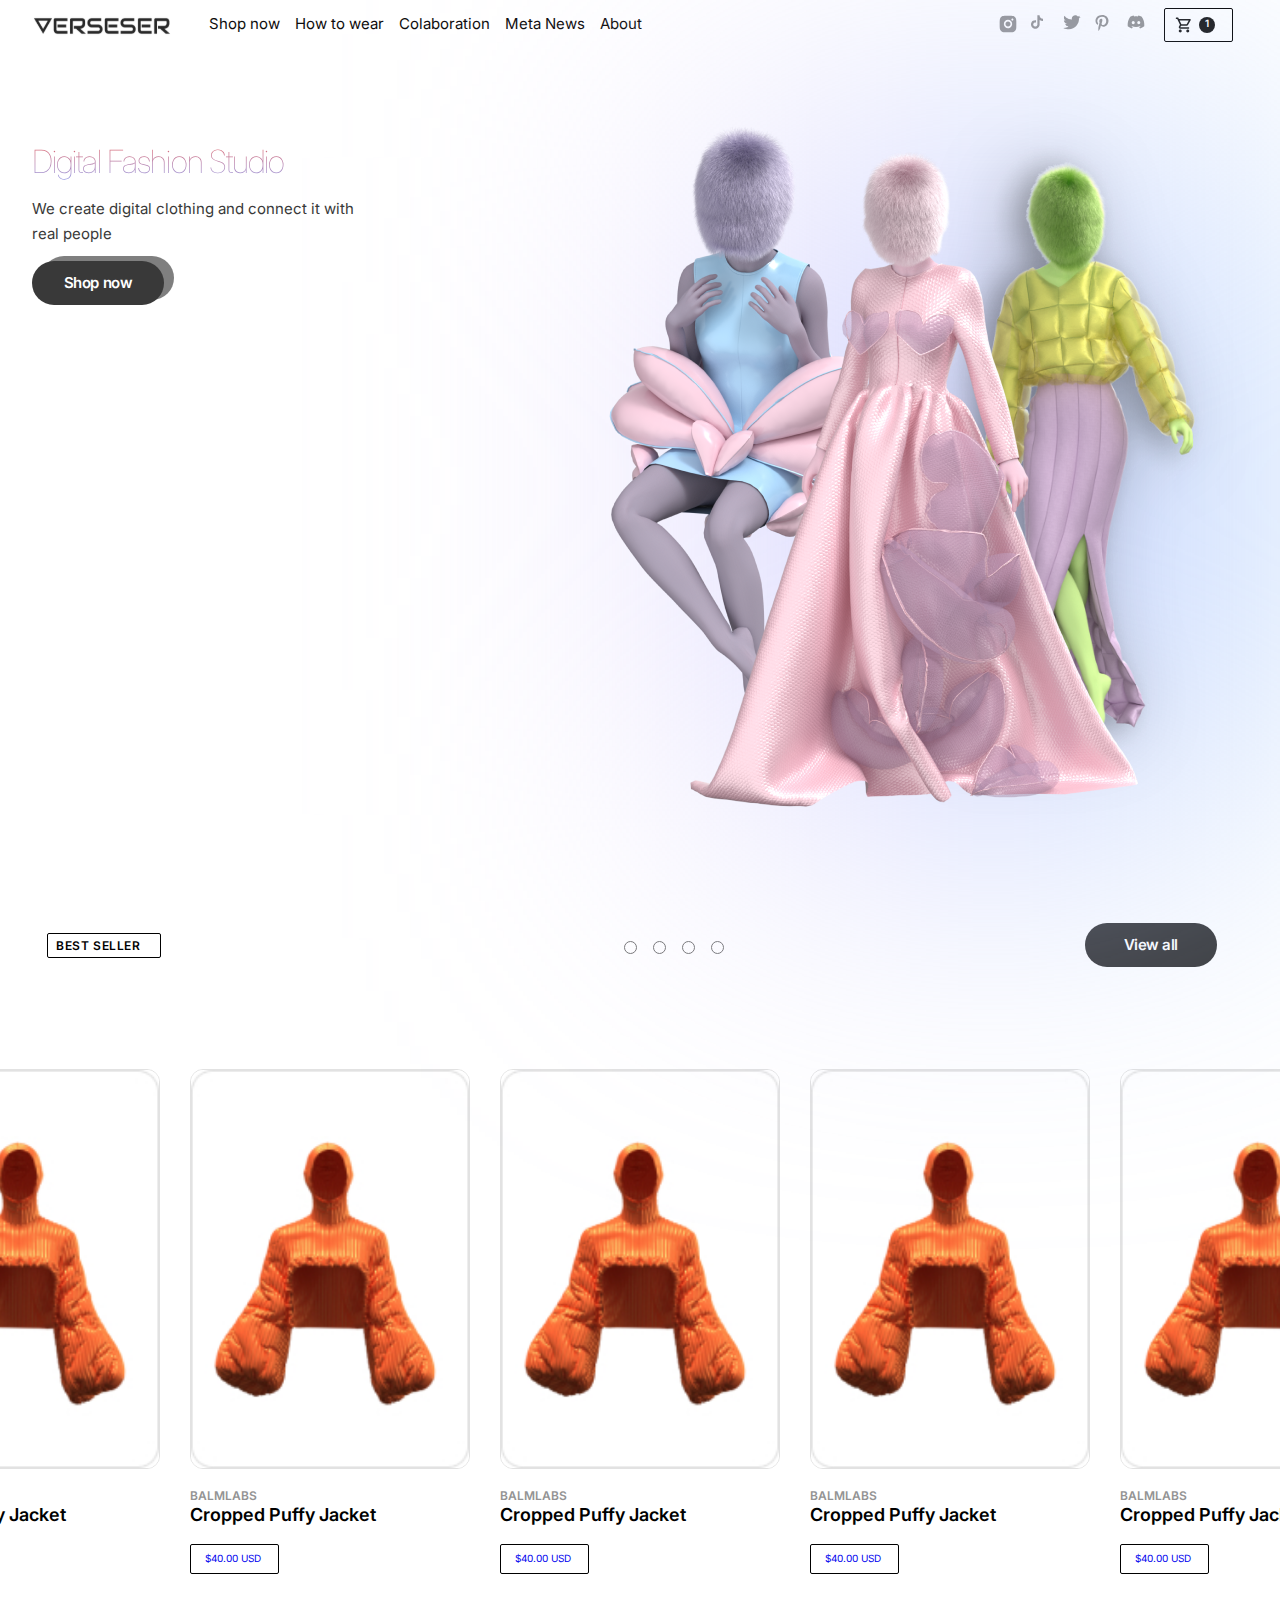
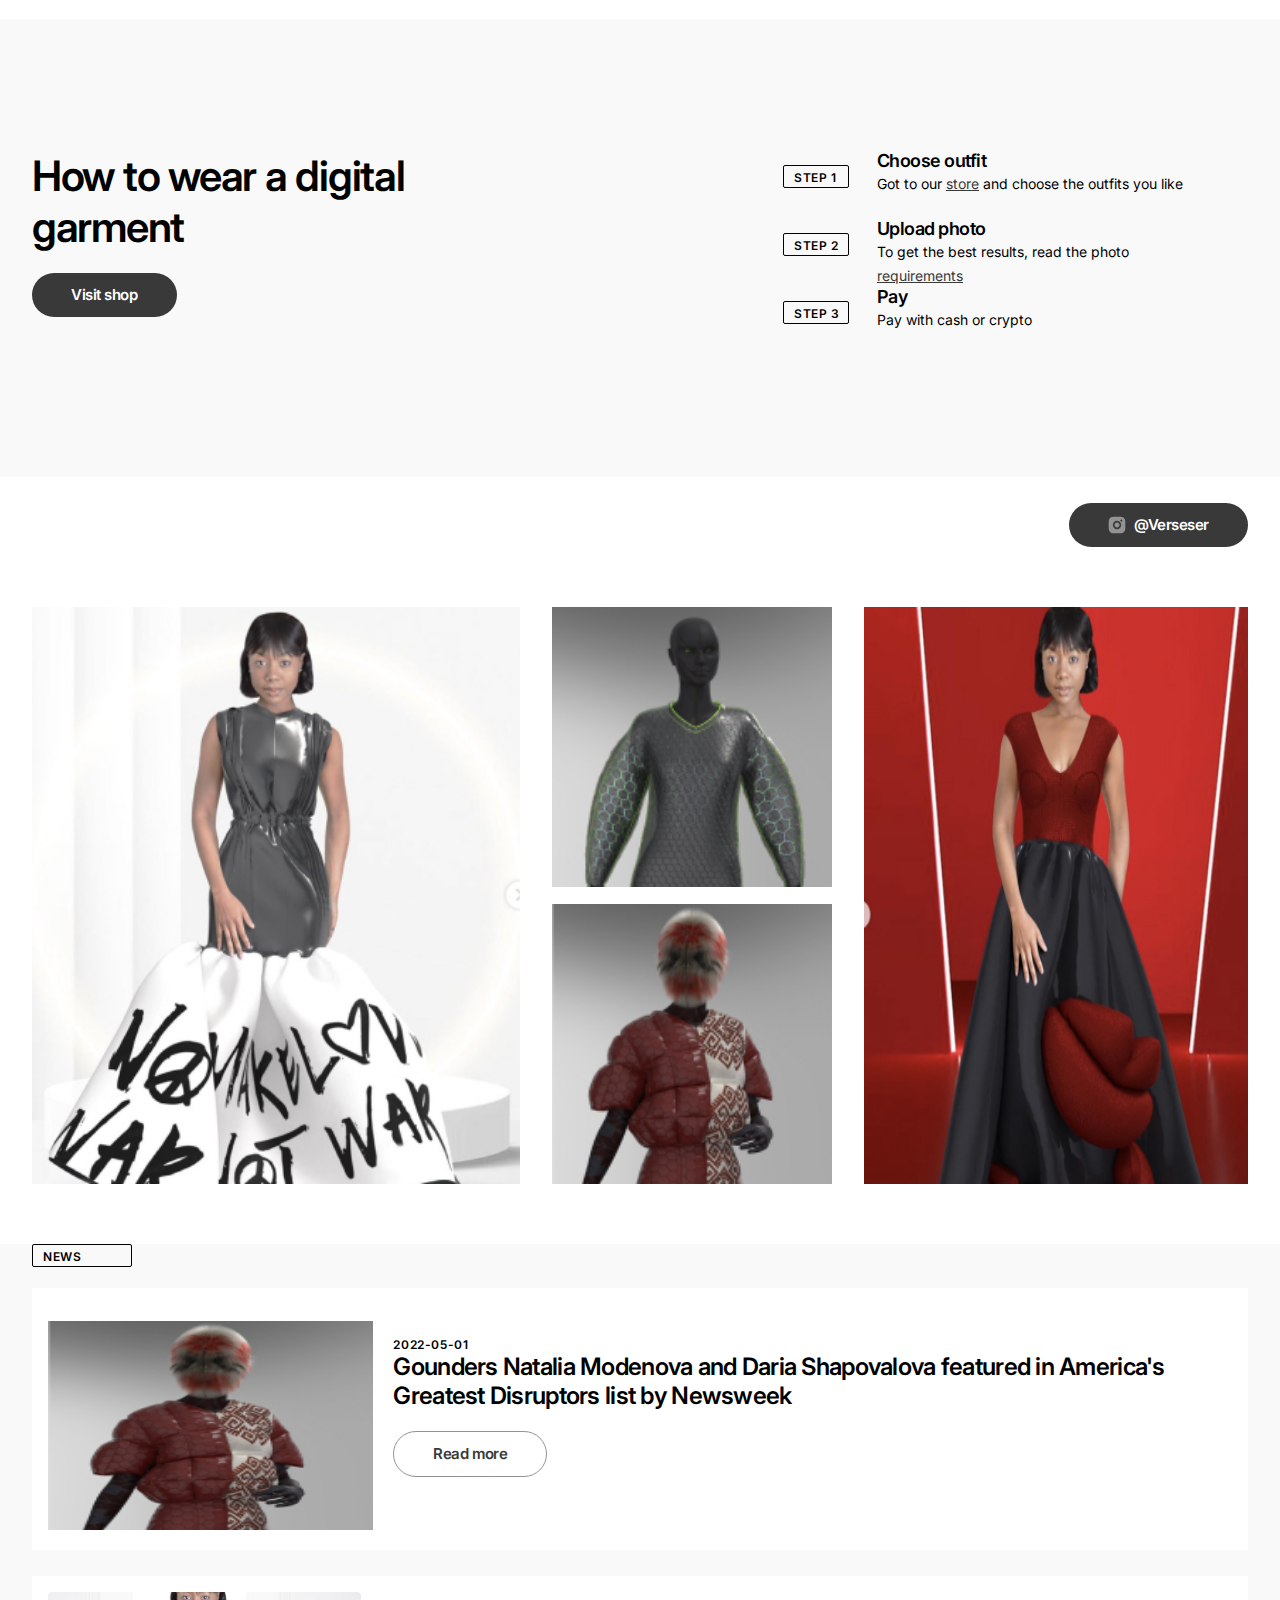
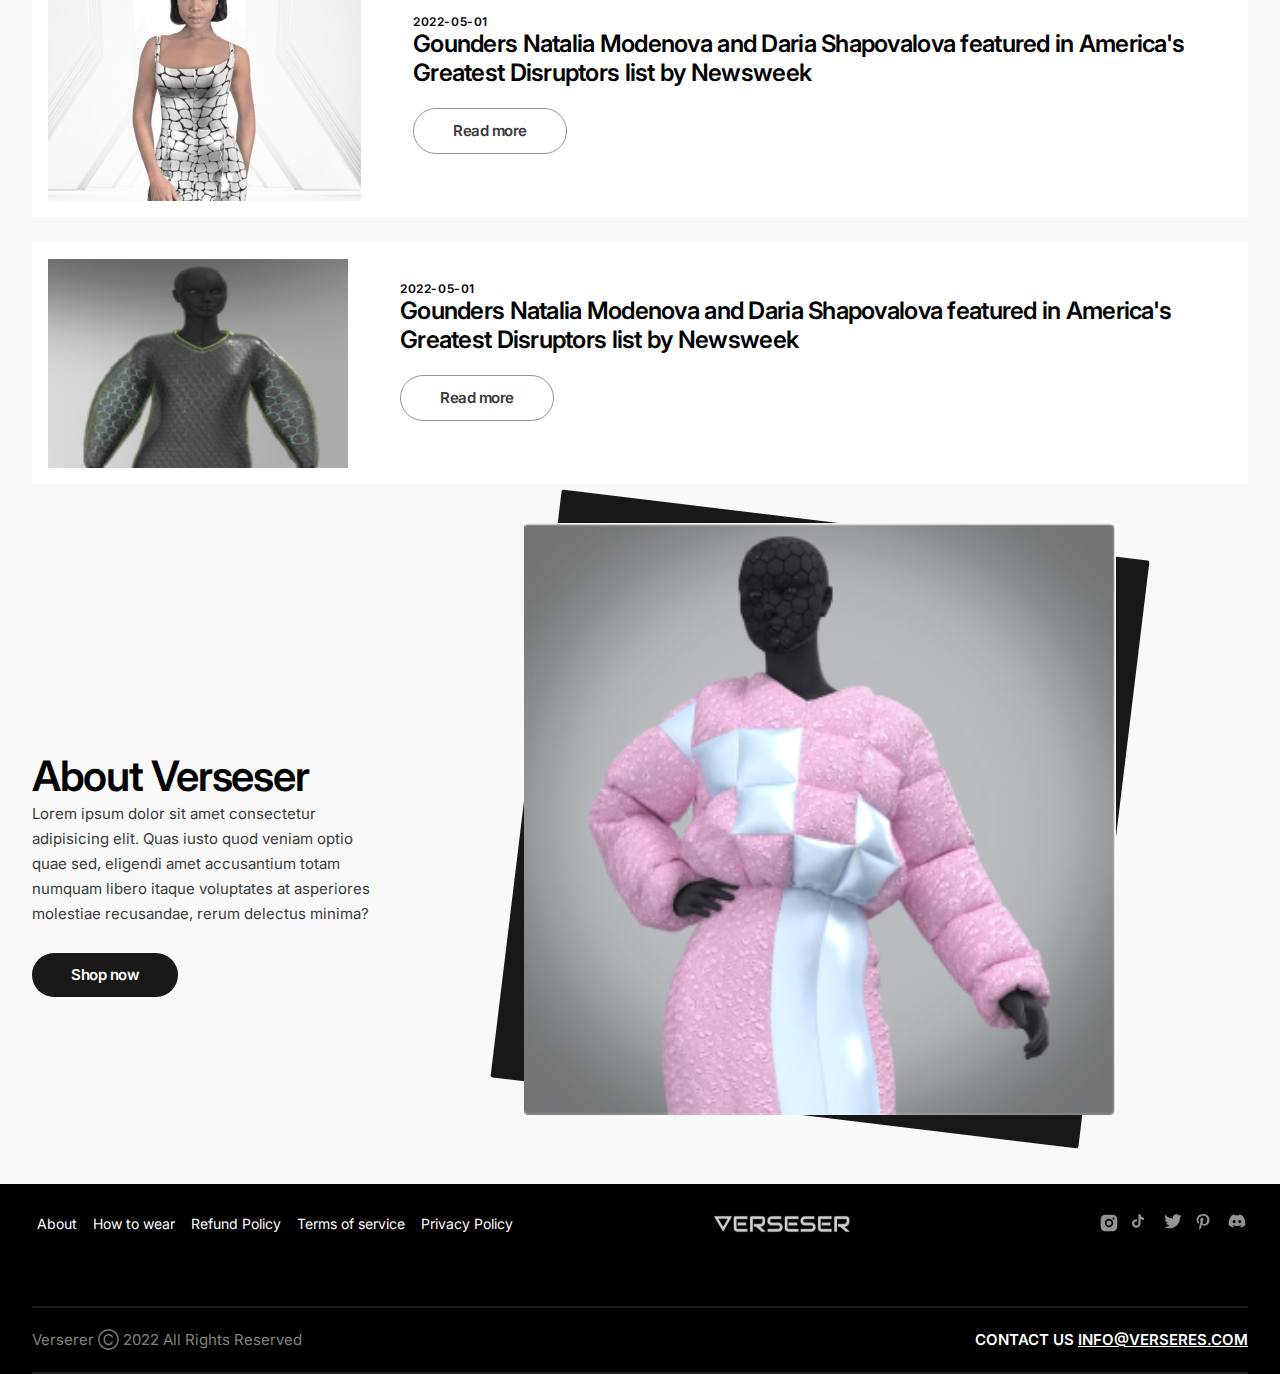
==== commit 04a1fe81: "modified:   index.html" ====
--- a/index.html
+++ b/index.html
@@ -282,7 +282,6 @@
                 <p class="ConUs">CONTACT US <a class="footSurk" href="mailto:info@verseser.com">INFO@VERSERES.COM</a></p>
             </div>
             <hr class="hr2">
-            <p class="ending">Verserer Ⓒ 2022 All Rights Reserved</p>
         </div>
     </footer>
 </body>
--- a/CSS/style.css
+++ b/CSS/style.css
@@ -31,46 +31,19 @@
 footer {
   background-color: black;
   color: white;
-  padding-bottom: 21px;
-}
-.ol{
-  padding-left: 0rem;
-  flex: 0 1 50%;
-  order: 3;
-}
-.twotwo {
-  flex-direction: row;
-  display: inline-flex;
-  justify-content: space-between;
-  margin: 0;
-}
-.twotwo div{
-  align-items: center;
-  display: flex;
-  margin: 0;
-}
-.articletwo{
-  display: flex;
-  flex-direction: row;
-}
-.hide{
-  display: none;
-}
-
+}
+.two {
+}
 .three {
-  margin-bottom: 4rem;
   background-color: #f9f9f9;
   height: 45.8rem;
   margin-top: 0rem;
 }
-.VisitShop1{
-  
-}
 .four {
 }
-
 .button1 {
   margin-left: 0rem;
+  margin-right: 1.5rem;
   margin-top: 0.8rem;
 
   background-color: var(--custom-property);
@@ -93,6 +66,13 @@
   white-space: nowrap;
   text-decoration: none;
 }
+html, body { height: 100%;}
+
+body > footer {
+  position: sticky;
+  top: 100vh;
+}
+
 .button2 {
   margin: 1.5rem;
   margin-right: 1.5rem;
@@ -103,6 +83,284 @@
   background-color: var(--custom-property);
   border: 0.1rem solid #f5f5f5;
 }
+
+
+.info{
+  padding: 1em;
+  width: 15.8rem;
+  margin: 1rem auto;
+  border: 1px solid #CCC;
+  border-radius: 1em;
+}
+
+.formsend {
+  /* Just to center the form on the page */
+  margin: auto auto;
+  width: 185px;
+
+  /* To see the limits of the form */
+  padding: 1em;
+  border: 1px solid #CCC;
+  border-radius: 1em;
+}
+
+div + div {
+  margin-top: 1em;
+}
+
+.labelsend {
+  /* To make sure that all label have the same size and are properly align */
+  display: inline-block;
+  width: 90px;
+  text-align: left;
+}
+.done{
+  width: 1.8rem;
+  height: 1.8rem;
+  fill: #CCC;
+  stroke:#CCC;
+}
+.send{
+  box-sizing: border-box;
+  display: flex;
+  flex-direction: row;
+  justify-content: center;
+  align-items: center;
+  padding: 1.3rem 3.2rem;
+  margin: 0 auto;
+  gap: 0.8rem;
+  width:18.264rem;
+ 
+
+ 
+  margin-top: 0.5rem;
+  margin-bottom: 2.9rem;
+  /* secondary */
+  background-color: #ffffff;
+  border-radius: 8.2rem;
+
+  /* text */
+
+  font-weight: 600;
+  font-size: 1.5rem;
+  line-height: 1.8rem;
+  letter-spacing: -0.03em;
+  
+
+  /* white */
+  color:#000000;
+
+  /* Inside auto layout */
+  flex: none;
+  order: 0;
+  flex-grow: 0;
+  white-space: nowrap;
+  text-decoration: none;
+  
+}
+.send:hover{
+  transition-duration: 0.5s;
+  transition-property: background-color;
+  background-color: #c7c6c6;
+ 
+  transform: scale(110%);
+}
+.send:active{
+  background: #c7c6c6;
+  transform: scale(90%);
+}
+
+.Shop_now:hover{
+  transition-duration: 0.5s;
+  transition-property: background-color;
+  background-color: #2e2e2e;
+ 
+  transform: scale(110%);
+}
+.Shop_now:active{
+  background: #c7c6c6;
+  font-size: 1.4rem;
+}
+.ShopNow1:hover{
+  transition-duration: 0.5s;
+  transition-property: background-color;
+  background-color: #2e2e2e;
+ 
+  transform: scale(110%);
+}
+.ShopNow1:active{
+  background: #c7c6c6;
+  transform: scale(90%);
+}
+.view_all0:hover{
+  transition-duration: 0.5s;
+  transition-property: background-color;
+  background-color: #2e2e2e;
+ 
+  transform: scale(110%);
+}
+.view_all0:active{
+  background: #c7c6c6;
+  transform: scale(90%);
+}
+.view_all:hover{
+  transition-duration: 0.5s;
+  transition-property: background-color;
+  background-color: #2e2e2e;
+ 
+  transform: scale(110%);
+}
+.view_all:active{
+  background: #c7c6c6;
+  transform: scale(90%);
+}
+.VisitShop:hover{
+  transition-duration: 0.5s;
+  transition-property: background-color;
+  background-color: #2e2e2e;
+ 
+  transform: scale(110%);
+}
+.VisitShop:active{
+  background: #c7c6c6;
+  transform: scale(90%);
+}
+.VisitShop1:hover{
+  transition-duration: 0.5s;
+  transition-property: background-color;
+  background-color: #2e2e2e;
+ 
+  transform: scale(110%);
+}
+.VisitShop1:active{
+  background: #c7c6c6;
+  transform: scale(90%);
+}
+.VerBut:hover{
+  transition-duration: 0.5s;
+  transition-property: background-color;
+  background-color: #2e2e2e;
+ 
+  transform: scale(110%);
+}
+.VerBut:active{
+  background: #c7c6c6;
+  transform: scale(90%);
+}
+.VerButsr:hover{
+  transition-duration: 0.5s;
+  transition-property: background-color;
+  background-color: #2e2e2e;
+ 
+  transform: scale(110%);
+}
+.VerButsr:active{
+  background: #c7c6c6;
+  transform: scale(90%);
+}
+
+
+
+.pfornav:hover{
+ 
+ 
+  text-decoration:underline;
+  font-size: 1.7rem;
+}
+.pfornav:active{
+  background: #c7c6c6;
+  
+}
+.plashka_Price:hover{
+  font-weight: 700;
+  color: #000000;
+  text-decoration:underline;
+ 
+}
+.plashka_Price:active{
+  background: #c7c6c6;
+  
+}
+.footSurk:hover{
+ 
+ 
+  color:#939393;
+  
+}
+.footSurk:active{
+  background: #c7c6c6;
+  
+}
+
+::selection {
+  background-color: #F498AD;
+}
+::placeholder{
+  color:#9198e5;
+}
+.ula:hover{
+ 
+  color:#939393;
+  text-decoration:underline;
+  
+}
+.ula:active{
+  background: #c7c6c6;
+  
+}
+.foot:hover{
+ 
+  color: #939393;
+  text-decoration:underline;
+  
+}
+
+
+.readMore:hover{
+  transition-duration: 0.5s;
+  transition-property: background-color;
+ 
+  background-color: #e6e3e3;
+  transform: scale(110%);
+}
+.readMore:active{
+  background: #d3caca;
+  transform: scale(90%);
+}
+
+textarea {
+  /* To properly align multiline text field with their label */
+  vertical-align: top;
+
+  /* To give enough room to type some text */
+  height: 5em;
+
+  /* To allow users to resize any textarea vertically
+     It works only on Chrome, Firefox and Safari */
+  resize: vertical;
+}
+fieldset{
+  margin: 1em 0;
+  width: 137px;
+}
+.button {
+  /* To position the buttons to the same position of the text fields */
+  padding-left: 90px; /* same size as the label elements */
+}
+
+button {
+  /* This extra margin represent the same space as the space between
+     the labels and their text fields */
+  margin-left: .5em;
+}
+
+.pole:focus{
+  color: #ff4848;
+  background-color: #ececec;
+}
+
+
+
 
 span {
   /* text */
@@ -217,7 +475,7 @@
 }
 .Shop_now {
   margin: 0;
-  margin-bottom: 1.5rem;
+  
   width: 14.8rem;
   height: 4.4rem;
 
@@ -250,11 +508,9 @@
   flex-grow: 0;
   white-space: nowrap;
   text-decoration: none;
-}
-.small{
-  width: 375px;
-  height: 440px;
-}
+  box-shadow: 10px -5px rgba(0,0,0,0.5);
+}
+
 .art {
   font-weight: 600;
   font-size: 1.2rem;
@@ -380,12 +636,12 @@
   flex-direction: row;
   justify-content: center;
   align-items: center;
-  padding: 1.3rem 13rem;
+  padding: 1.3rem 3.9rem;
   gap: 0.8rem;
 
   width: 34.5rem;
   height: 4.4rem;
-  order: 4;
+
   background: #393939;
   border-radius: 8.2rem;
 
@@ -400,12 +656,12 @@
   color: var(--custom-property);
 
   /* Inside auto layout */
-  /* flex: none;
+  flex: none;
   order: 0;
   flex-grow: 0;
   white-space: nowrap;
   text-decoration: none;
-  display: none; */
+  display: none;
 }
 .htwdg {
   margin-top: 0rem;
@@ -421,23 +677,23 @@
   color: #000000;
 }
 
-.photo2 {
+.photo1 {
   width: 34.5rem;
   height: 40.7rem;
  
+}
+.photo2 {
+  width: 16.8rem;
+  height: 16.8rem;
+
+  
 }
 .photo3 {
   width: 16.8rem;
   height: 16.8rem;
-
   
 }
 .photo4 {
-  width: 16.8rem;
-  height: 16.8rem;
-  
-}
-.photo5 {
   width: 34.5rem;
   height: 40.7rem;
   
@@ -501,25 +757,34 @@
     opacity: 13%;
     transform: rotate(16.07deg);
     
-    
-
+}
+.fon_photo{
+  position: relative;
+  width: 300px;
+  height: 1px;
+  top: 0rem;
+  margin: 0 auto;
+  opacity: 100%;
+  
 }
 .fon_photo1{
     position: absolute;
     width: 22.2rem;
     height: 39.6rem;
     left: -3.4rem;
-    top: 27.3rem;
-    overflow-x: hidden;
+    top: 2rem;
+    overflow:hidden;
+    opacity: 100%;
+    
 
 }
 .fon_photo2{
-    overflow-x: hidden;
+  overflow:hidden;
     position: absolute;
-    width: 20.7rem;
+    width: 19.2rem;
     height: 42.4rem;
-    left: 17.5rem;
-    top: 27.3rem;
+    left: 16rem;
+    top: 2rem;
 
     filter: drop-shadow(-1.5rem 0.4rem 3.6rem rgba(0, 0, 0, 0.25));
 }
@@ -528,8 +793,8 @@
     width: 26.8rem;
     height: 47.6rem;
     left: 5.4rem;
-    top: 27.3rem;
-
+    top: 2rem;
+    
 }
 .artimg{
     box-sizing: border-box;
@@ -541,7 +806,7 @@
 .BALMLABS {
    display: flex; 
   overflow-x: hidden;
-  margin-left: 1.5rem;
+  
   margin-top: 2.8rem;
   justify-content: center;
 }
@@ -553,7 +818,7 @@
   margin: 1.5rem;
   margin-right: 0rem;
   margin-left: 0rem;
-  
+  box-sizing: border-box;
 
   /* Auto layout */
 
@@ -749,7 +1014,9 @@
 
   color: #000000;
 }
+
 .arth1 {
+  
   margin: 1.5rem;
   margin-left: 0rem;
   width: max-content;
@@ -759,10 +1026,11 @@
   font-size: 3.2rem;
   line-height: 3.9rem;
   /* identical to box height */
-
+  color: transparent;
+  -webkit-background-clip: text;
   letter-spacing: -0.03em;
-
-  color: #000000;
+  background-image: linear-gradient(#e66465, #9198e5);
+  
 }
 
 time {
@@ -874,22 +1142,21 @@
   text-decoration: none;
 }
 .lastpicture {
-  margin-left: 1.5rem;
+  width: min-content;
   padding: 0rem;
 }
-.photoup {
-  margin: 0 1.5rem 0 0 ;
+.about_v_photo {
+  
   width: 30.805rem;
   height: 30.805rem;
-  transform: rotate(-6.92deg) translate(-17.5px, 0);
+  transform: rotate(-6.92deg);
   
   margin-bottom: 1.5rem;
 }
 .rectangle {
   width: 30.805rem;
   height: 30.805rem;
-  margin-right: 0rem;
-  margin-left: 1.5rem;
+  margin: 0 0;
   margin-bottom: 3rem;
 
   /* text */
@@ -897,6 +1164,9 @@
   background: #181818;
   border-radius: 0.208139rem;
   transform: rotate(6.92deg);
+}
+.lastp1{
+  margin: 0 auto;
 }
 .six{
   background-color: #f9f9f9;
@@ -927,7 +1197,7 @@
   margin-top: 1.5rem;
   gap: 1.5rem;
 }
-footer ul {
+.uifoot {
   margin-left: 0.5rem;
   display: flex;
   flex-direction: column;
@@ -945,20 +1215,16 @@
   gap: 1.6rem;
   display: none;
 }
-.hr2, .hr1 {
-  
-  height: 2px;
-  width: 100%;
+.hr1 {
+  margin-top: 4.2rem;
+  margin-bottom: 2.3rem;
+
+  opacity: 0.1;
   /* white */
 
-  background-color: #393939;
-}
-.hr2{
-  margin-bottom: 22px;
+  border: 1px solid #ffffff;
 }
 .wrapper {
-  display: flex;
-  flex-direction: column;
   max-width: 1216px;
   margin-left: auto;
   margin-right: auto;
@@ -970,38 +1236,29 @@
   width: 37.5rem;
   height: 44rem;
 }
-.ConUs, .ConUs a{
-  margin: 22px 5px;
+.hr2 {
+  margin-top: 2.3rem;
+  opacity: 0.1;
+  /* white */
+
+  border: 1px solid #ffffff;
+}
+.ConUs {
+  margin-left: 0.5rem;
   font-style: normal;
   font-weight: 600;
   font-size: 1.5rem;
-  color: white;
-  text-decoration: none;
   line-height: 1.8rem;
   text-transform: uppercase;
 }
-.ConUs a{
-  text-decoration: underline;
-}
 header {
   display: flex;
-  align-items: center;
-  height: 64px;
-  margin: 0 auto;
-  width: 100%;
-  justify-content: space-evenly;
-}
-.footerbut{
-  display: flex;
-  width: 6.9rem;
-}
-.footerlogo {
+}
+.svglink {
   padding-top: 3rem;
   padding-bottom: 3rem;
   margin-left: 0.5rem;
 
-
-  justify-content: space-around;
   text-decoration: none;
   display: flex;
   gap: 1.2rem;
@@ -1017,7 +1274,6 @@
   height: 2rem;
 
   text-decoration: none;
-  margin: 0 8px;
 }
 .foot {
   color: white;
@@ -1035,6 +1291,10 @@
 }
 
 .ending {
+  
+  margin-top: 2.1rem;
+  margin-left: 0.5rem;
+  padding-bottom: 2.1rem;
   color: grey;
   font-style: normal;
   font-weight: 400;
@@ -1057,10 +1317,12 @@
   justify-content: space-between;
 }
 .logo {
-
+  margin-right: 4.5rem;
 }
 .logo1 {
-  margin: auto 0;
+  margin: 1.5rem;
+  margin-right:0rem;
+  margin-left: 0rem;
   display: block;
 
   width: 140px;
@@ -1131,36 +1393,11 @@
   text-decoration: none;
   display: none;
 }
-
-.ulhead{
-  display: flex;
-  flex-direction: row;
-  align-items: center;
-  height: 18px ;
-
-}
-
-.head{
-  margin: 0 7px;
-  font-size: 15px;
-  line-height: 18px;
-  color: #393939;
-
-  text-decoration: none;
-}
-
-
-.headersocial, .ulhead{
-  display: none;
-}
-.hide2{
-  display: none;
-}
-.collagemini{
+.photo2flex{
   display: flex;
   gap: 0.9rem;
 }
-.collage{
+.photoflex{
   margin: 2.2rem auto;
   display: flex;
   flex-direction: column;
@@ -1186,50 +1423,58 @@
   display: flex;
   flex-direction: column;
   justify-content: left;
+
+}
+.back{ 
+  
+  z-index: 0;
+  
+  height: 775.95px;
+  
+ 
+  
+}
+.links0:hover img{
+  width: 2.3rem;
+  height: 2.3rem;
+}
+.links:hover img{
+  width: 2.3rem;
+  height: 2.3rem;
+}
+
+.back::before{
+  content: "";
+  position: absolute;
+  top: 0;
+  left: 0;
+  background-color: white;
+  background-image: url("Main image.png");
+  background-repeat : no-repeat;
+  background-size : 1307.32px 698.95px;
+  background-position : -490.57px  -20px;
+  background-origin: border-box;
+  width: 100%;
+  height: 100%;
+  opacity: 13%;
+  z-index: -1;
+}
+.teeth{
+  display: none;
+  position: absolute;
+width: 503px;
+height: 658px;
+left: -100px;
+top: -148px;
+
+background: linear-gradient(90deg, rgba(224, 195, 252, 0.75) 0%, rgba(142, 197, 252, 0.75) 100%);
+filter: blur(187px);
 }
 .ab_v{
   margin: 0 auto;
 }
-.allfooter{
-  margin-bottom: 42px;
-}
 @media all and (min-width: 1011px) {
-  .small{
-    transform: translate(0, 65px);
-    min-width: 770px;
-    min-height: 747px;
-  }
-  .hr2{
-    display: none;
-  }
-  .ffut{
-    display: flex;
-    justify-content: space-between;
-    align-items: center;
-  }
-  main {
-    background: url("./../img/bg.png") no-repeat;
-    background-position: 50% top;
-  }
-  .hide{
-    display: block;
-  }
-  .headersocial, .ulhead{
-    display: block;
-  }
-  .logo{
-    flex-direction: row;
-  }
-  .three{
-    display: flex;
-    flex-wrap: wrap;
-
-  }
-  .htwdg{
-    margin-bottom: 2rem;
-    height: 10rem;
-    
-  }
+  
   .nav{
     display: initial;
   }
@@ -1247,8 +1492,6 @@
     flex-direction: row;
     
   }
-
-
   .uifoot{
     display: none;
   }
@@ -1260,65 +1503,41 @@
     
   }
   .ending{
-    
+    display: none;
   }
   .endin{
     display: initial;
   }
-  .six{
-    display: flex;
-    flex-direction: row;
-    justify-content: space-between;
-    margin-top: 63px;
-    padding: 93px;
-  }
-  .six div{
-    margin: auto 0;
-  }
-
-  .rectangle, .photoup{
-    width: 600px;
-    height: 600px;
-  }
-  .allfooter{
-    display: flex;
-    flex-direction: row;
-    justify-content: space-around;
-    align-items: center;
-  
-  }
-  .allfooter ul{
-    order: -1;
-    display: flex;
-    flex-direction: row;
-  }
+  .hr2{
+    margin-bottom: 0rem;
+  }
+  
+  
   
 }
 @media all and (min-width: 1280px) {
-  .photo2{
+  .rectangle{
+    width: 592px;
+height: 592px;
+  }
+  .about_v_photo{
+    width: 592px;
+height: 592px;
+  }
+  .photo1{
     width: 488px;
     height: 577px;
+  }
+  .photo2{
+    width: 280px;
+    height: 280px;
   }
   .photo3{
     width: 280px;
     height: 280px;
   }
   .photo4{
-    width: 280px;
-    height: 280px;
-  }
-  .collage{
-    display: flex;
-    flex-direction: row;
-    justify-content: left;
-    margin: 0;
-  }
-  .collagemini{
-    display: flex;
-    flex-direction: column;
-  }
-  .photo5{
-    width: 488px;
+    width: 384px;
     height: 577px;
   }
   .photo2flex{
@@ -1344,6 +1563,7 @@
   
 }
 @media all and (min-width: 756px) {
+  
   .form1{
     margin-right: auto;
     margin-left: 46.3rem;
@@ -1357,9 +1577,6 @@
     height: min-content;
     gap: 2rem;
     justify-content: space-between;
-  }
-  .twotwo div{
-    margin: 0 auto;
   }
   .arttwo{
     width: auto;
@@ -1393,12 +1610,10 @@
     letter-spacing:-0.03em;
   }
   .imginart{
-    width: 419px;
-    height: 280px;
-  }
-  .sec5 li{
-    display: flex;
-    flex-direction: row;
+    max-width: 100%;
+    max-height: 100%;
+    width: 41.9rem;
+    
   }
   .readMore{
     width: min-content;
@@ -1413,15 +1628,15 @@
     width: min-content;
   }
   .abflex{
+    height: 70rem;
     flex-direction: row;
     justify-content: space-between;
-    
+    align-items: center;
   }
   .about_v_p{
     font-weight: 400;
 font-size: 15px;
 line-height: 25px;
-width: 490px;
 
   }
   .ab_v{
@@ -1432,11 +1647,46 @@
     height: min-content;
     margin: 2.7rem 1.5rem 17.4rem 0rem;
   }
-
-}
-    .active{
-  font-weight: 900;
-}
+  
+}
+@media all and (min-width: 817px) {
+  .back::before{
+    background-position: -250px -200px;
+    background-size : 1920.85px 1080.9px;
+    
+    
+  }
+  
+}
+@media all and (min-width: 1002px) {
+  
+  .fon_photo{
+    margin-right: 10.8rem;
+    margin-left: auto;
+  }
+  .fon_photo1{
+    top:-20rem;
+    left: -30.8rem;
+    width: 384px;
+    height: 683px;
+  }
+  .fon_photo2{
+    left: 2.6rem;
+    top:-20rem;
+    width: 410px;
+height: 731px;
+  }
+  .fon_photo3{
+    left: -15.4rem;
+    top:-20rem;
+    width: 462px;
+height: 821px;
+  }
+  .teeth{
+    display: initial;
+  }
+}
+
 @media all and (min-width: 884px) {
   
     .view_all{
@@ -1474,7 +1724,7 @@
     line-height: 51px;
     margin: 1.5rem 0 2.1rem 0;
     letter-spacing: -0.03em;
-    height: 102px;
+    height: auto;
     width: 37.7rem;
   }
   .steps{
@@ -1485,13 +1735,12 @@
   .VisitShop1{
     display: flex;
     margin: 0 0;
-    width: 147px;
+    width: min-content;
     margin-bottom: 10.3rem;
-    padding: 13px 39px;
-    order: 2;
   }
   .VisitShop{
     display: none;
   }
+ 
 
 }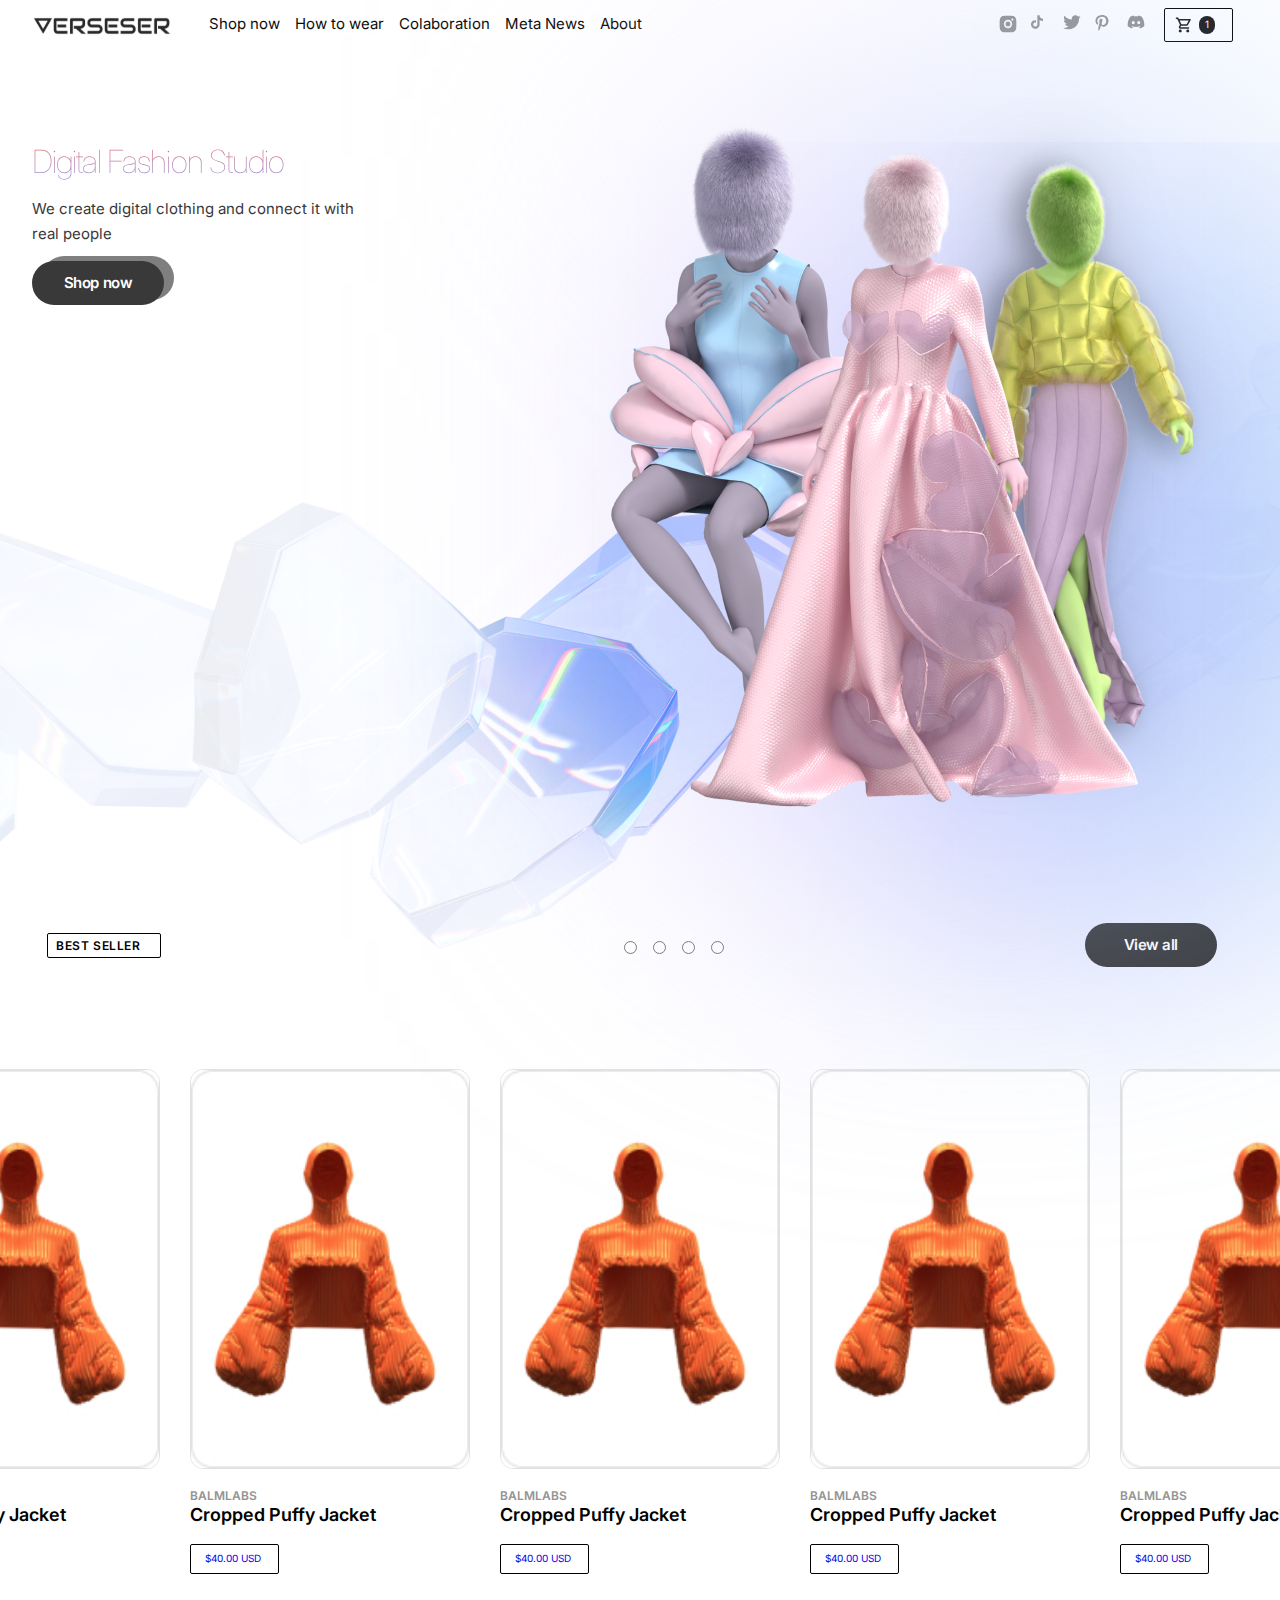
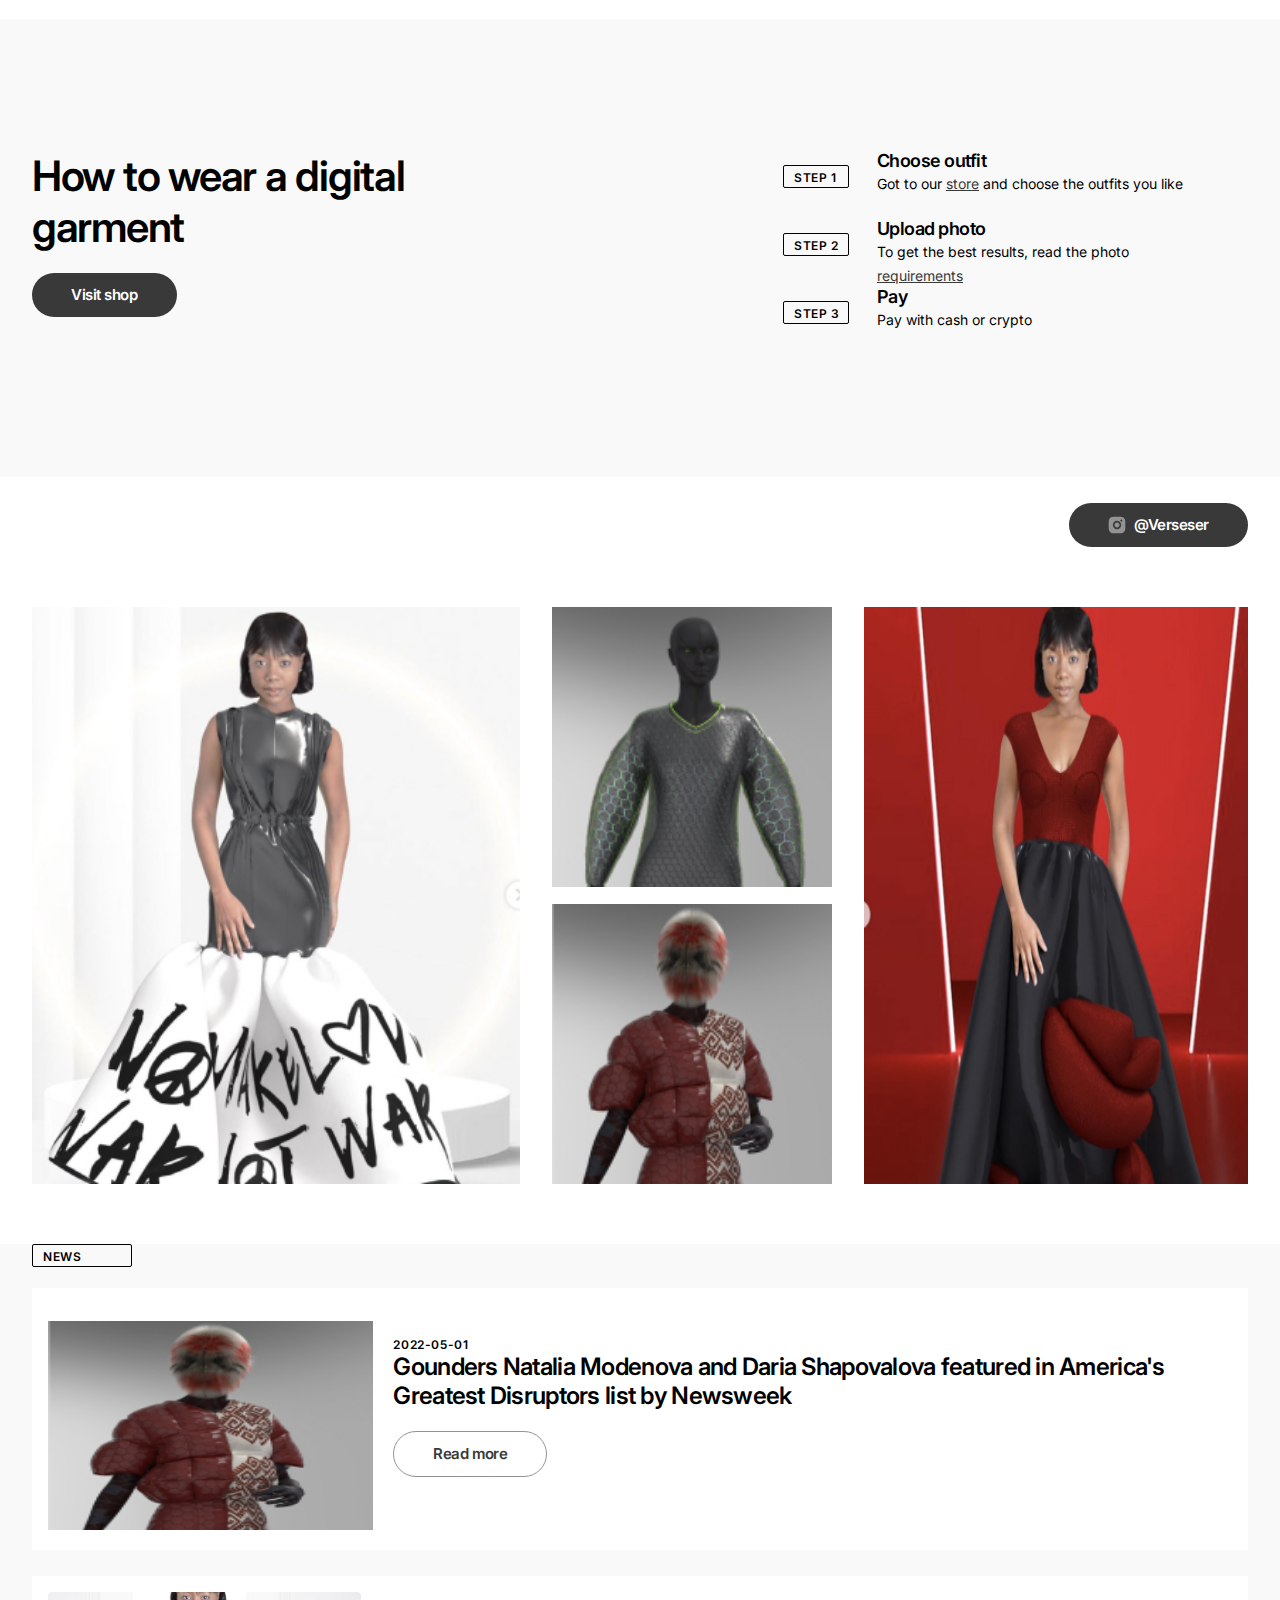
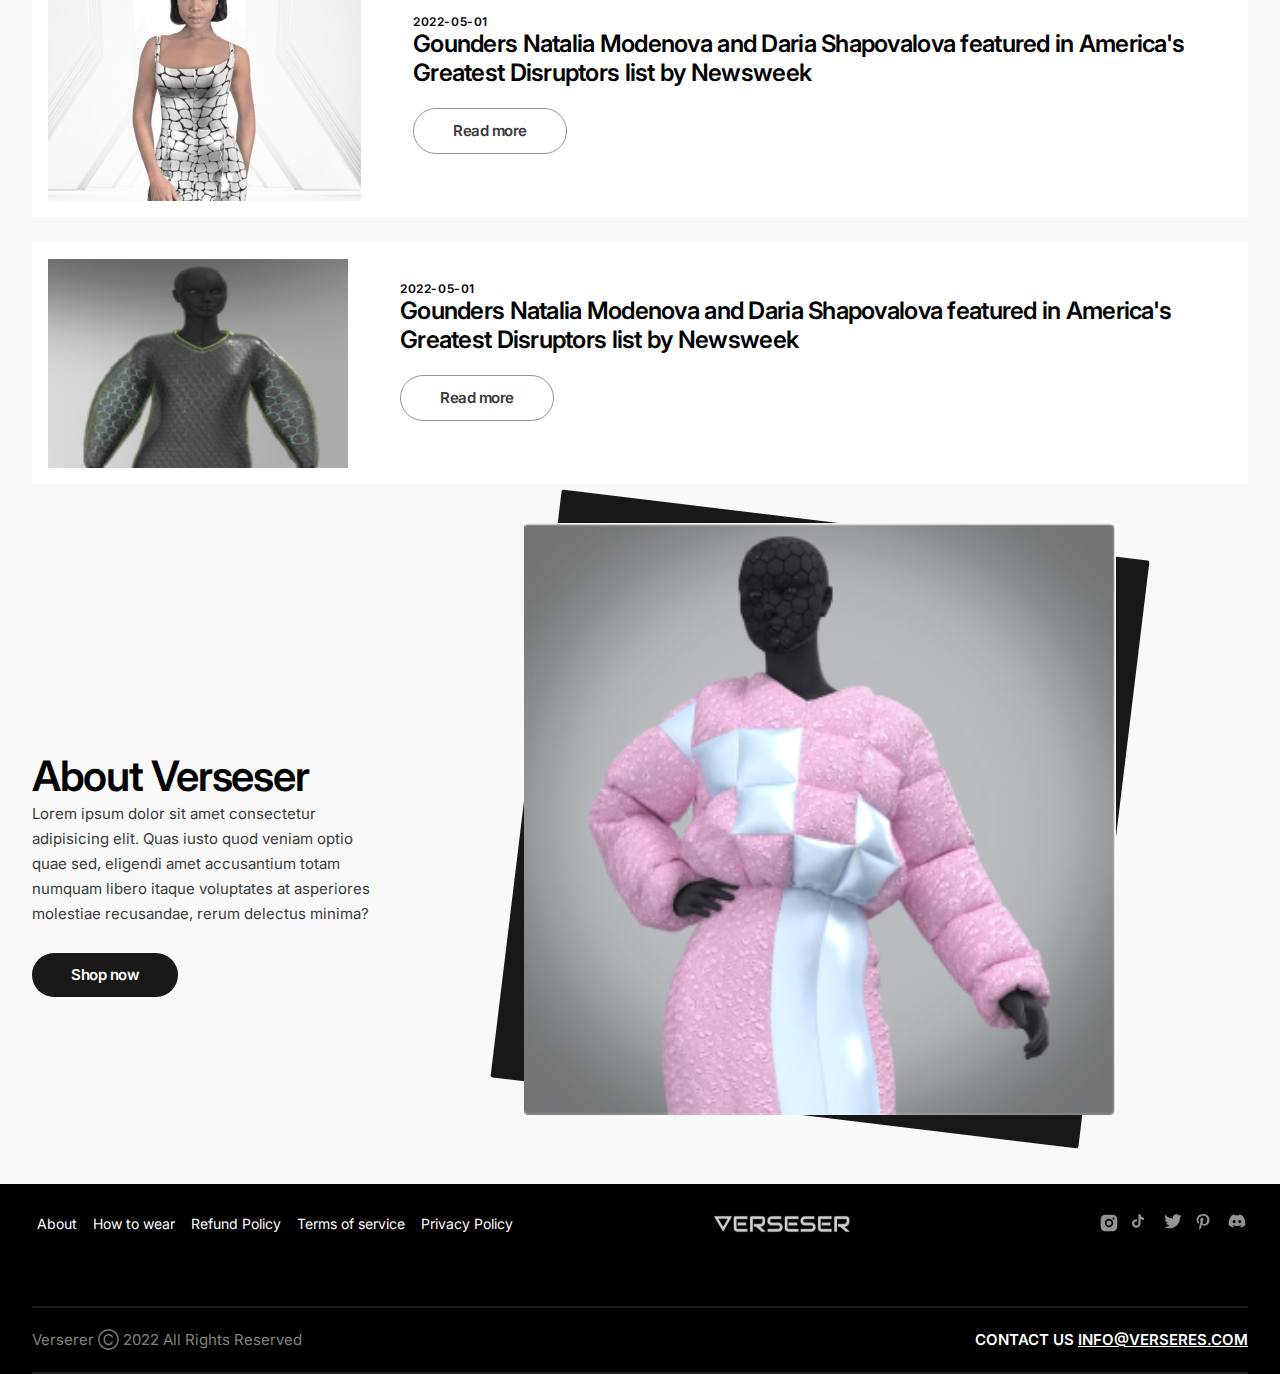
==== commit ac44e1ef: "modified:   CSS/style.css 	new file:   CSS/styleForm.css 	new file:   form.html 	modified:   index.h" ====
--- a/index.html
+++ b/index.html
@@ -34,7 +34,7 @@
                 <a class="links0" href="#"><img src="SVG/discord.svg" alt="discord">
                     </a>
             </div>
-            <button class="button1"> <img src="SVG/bin.svg" alt="bin"><span>1</span></button>
+            <button class="button1"> <img src="SVG/bin.svg" alt="bin"><div class="tresh">1</div></button>
             <button class="button2"> <img src="SVG/menu.svg" alt="menu"></button>
            
         
@@ -282,6 +282,7 @@
                 <p class="ConUs">CONTACT US <a class="footSurk" href="mailto:info@verseser.com">INFO@VERSERES.COM</a></p>
             </div>
             <hr class="hr2">
+            <p class="ending">Verserer Ⓒ 2022 All Rights Reserved</p>
         </div>
     </footer>
 </body>
--- a/CSS/style.css
+++ b/CSS/style.css
@@ -34,6 +34,7 @@
 }
 .two {
 }
+
 .three {
   background-color: #f9f9f9;
   height: 45.8rem;
@@ -85,90 +86,16 @@
 }
 
 
-.info{
-  padding: 1em;
-  width: 15.8rem;
-  margin: 1rem auto;
-  border: 1px solid #CCC;
-  border-radius: 1em;
-}
-
-.formsend {
-  /* Just to center the form on the page */
-  margin: auto auto;
-  width: 185px;
-
-  /* To see the limits of the form */
-  padding: 1em;
-  border: 1px solid #CCC;
-  border-radius: 1em;
-}
+
+
 
 div + div {
   margin-top: 1em;
 }
 
-.labelsend {
-  /* To make sure that all label have the same size and are properly align */
-  display: inline-block;
-  width: 90px;
-  text-align: left;
-}
-.done{
-  width: 1.8rem;
-  height: 1.8rem;
-  fill: #CCC;
-  stroke:#CCC;
-}
-.send{
-  box-sizing: border-box;
-  display: flex;
-  flex-direction: row;
-  justify-content: center;
-  align-items: center;
-  padding: 1.3rem 3.2rem;
-  margin: 0 auto;
-  gap: 0.8rem;
-  width:18.264rem;
- 
-
- 
-  margin-top: 0.5rem;
-  margin-bottom: 2.9rem;
-  /* secondary */
-  background-color: #ffffff;
-  border-radius: 8.2rem;
-
-  /* text */
-
-  font-weight: 600;
-  font-size: 1.5rem;
-  line-height: 1.8rem;
-  letter-spacing: -0.03em;
-  
-
-  /* white */
-  color:#000000;
-
-  /* Inside auto layout */
-  flex: none;
-  order: 0;
-  flex-grow: 0;
-  white-space: nowrap;
-  text-decoration: none;
-  
-}
-.send:hover{
-  transition-duration: 0.5s;
-  transition-property: background-color;
-  background-color: #c7c6c6;
- 
-  transform: scale(110%);
-}
-.send:active{
-  background: #c7c6c6;
-  transform: scale(90%);
-}
+
+
+
 
 .Shop_now:hover{
   transition-duration: 0.5s;
@@ -292,12 +219,7 @@
   
 }
 
-::selection {
-  background-color: #F498AD;
-}
-::placeholder{
-  color:#9198e5;
-}
+
 .ula:hover{
  
   color:#939393;
@@ -354,30 +276,19 @@
   margin-left: .5em;
 }
 
-.pole:focus{
-  color: #ff4848;
-  background-color: #ececec;
-}
-
-
-
-
-span {
-  /* text */
-  flex: none;
+
+
+
+.tresh{
   background: #181818;
-  border-radius: 9rem;
-  width: 1.6rem;
-  height: 1.6rem;
-
-  font-weight: 600;
+  border-radius: 10rem;
+  padding: 3px 6px;
   font-size: 1rem;
-  line-height: 1.2rem;
-  letter-spacing: 0.05em;
-  text-transform: uppercase;
-
-  color: #ffffff;
-}
+  color: white;
+
+}
+
+
 
 h1 {
   font-weight: 600;
@@ -1492,6 +1403,10 @@
     flex-direction: row;
     
   }
+  main{
+    background: url("./../img/bg.png") no-repeat ;
+    background-position: top;
+  }
   .uifoot{
     display: none;
   }
